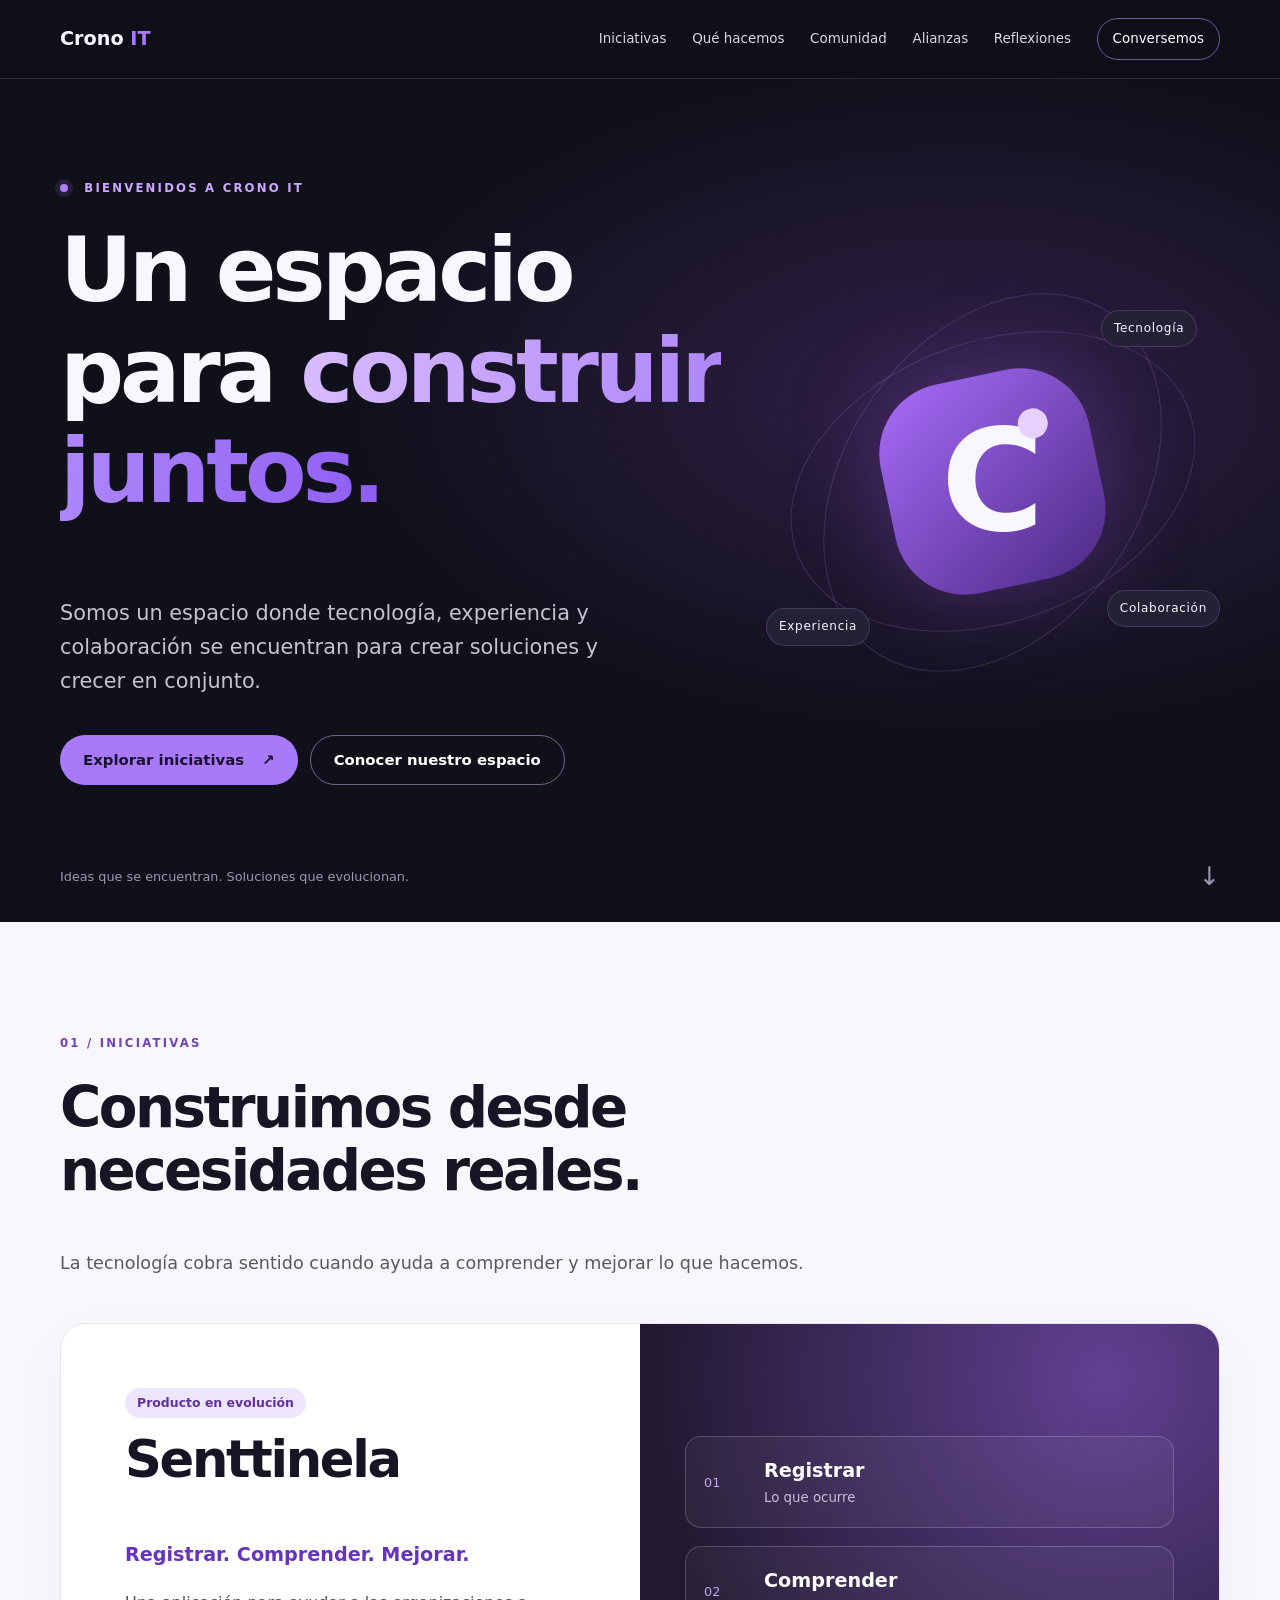
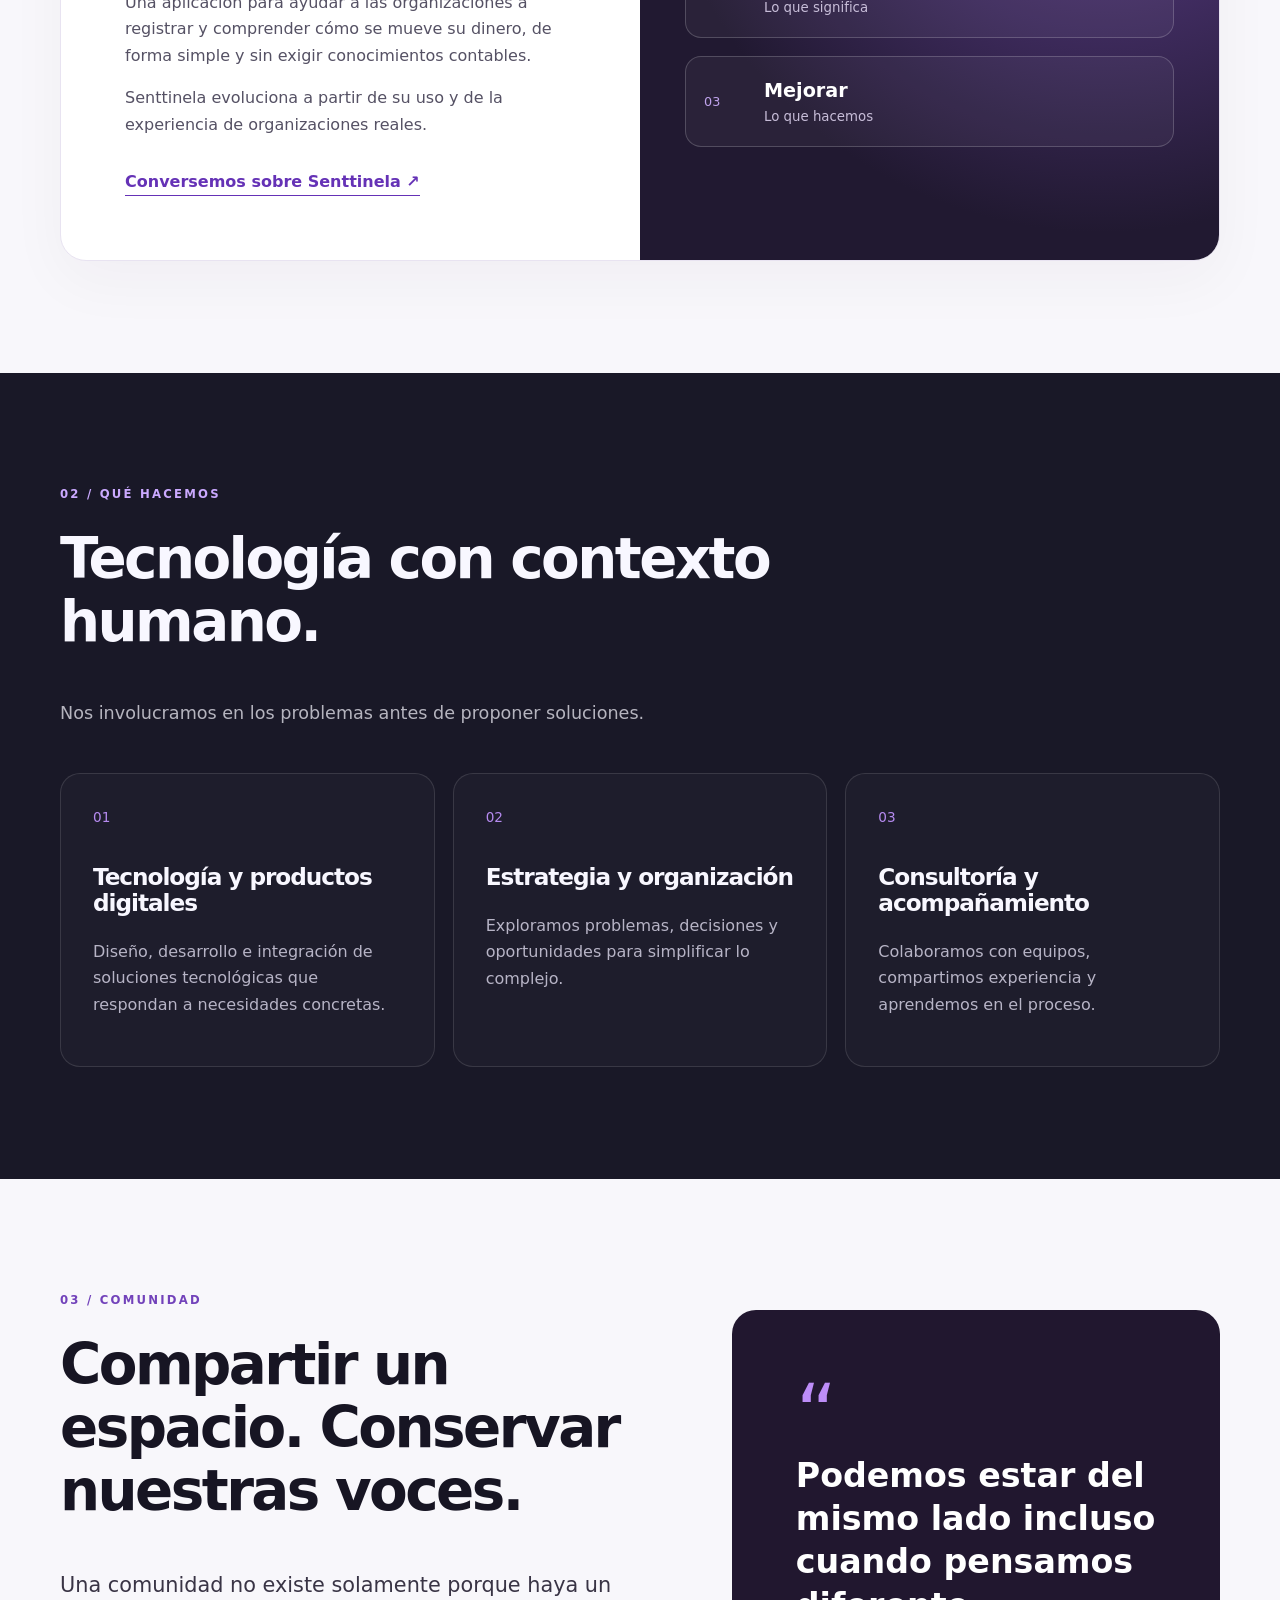
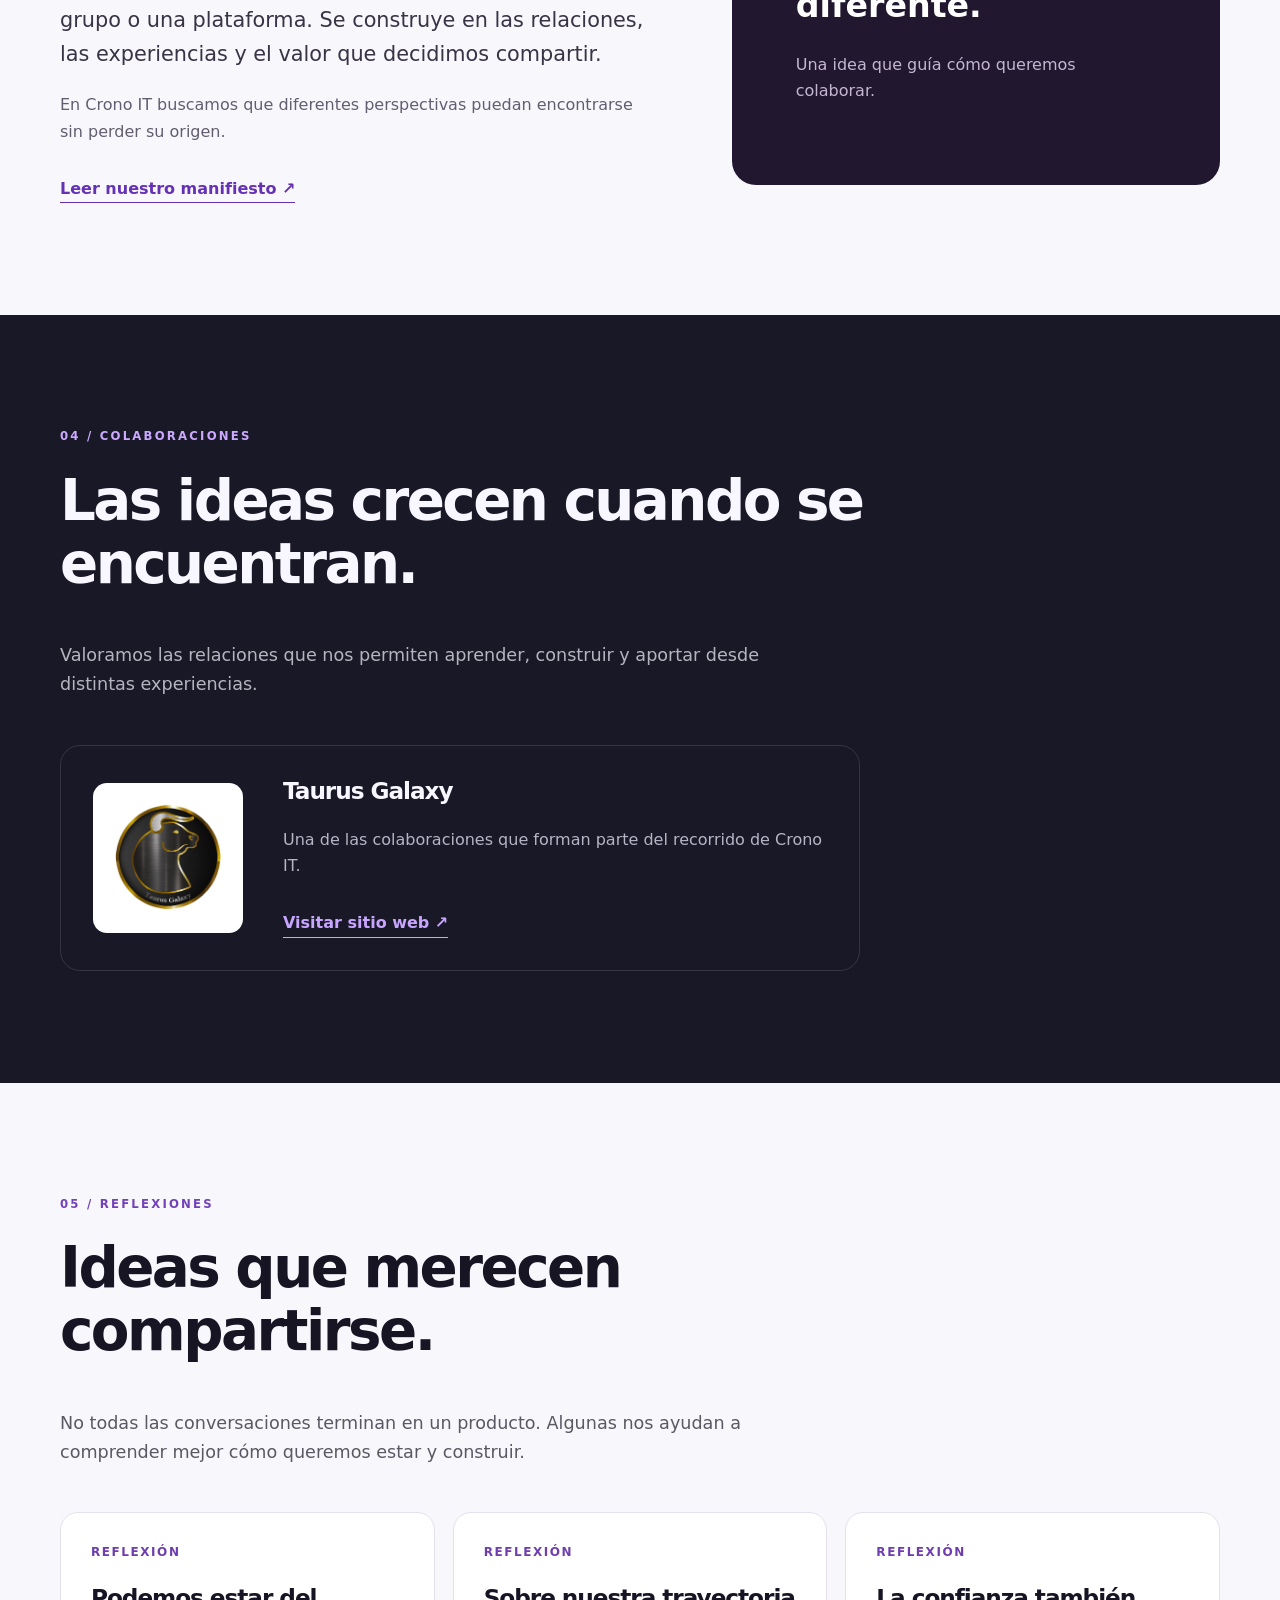
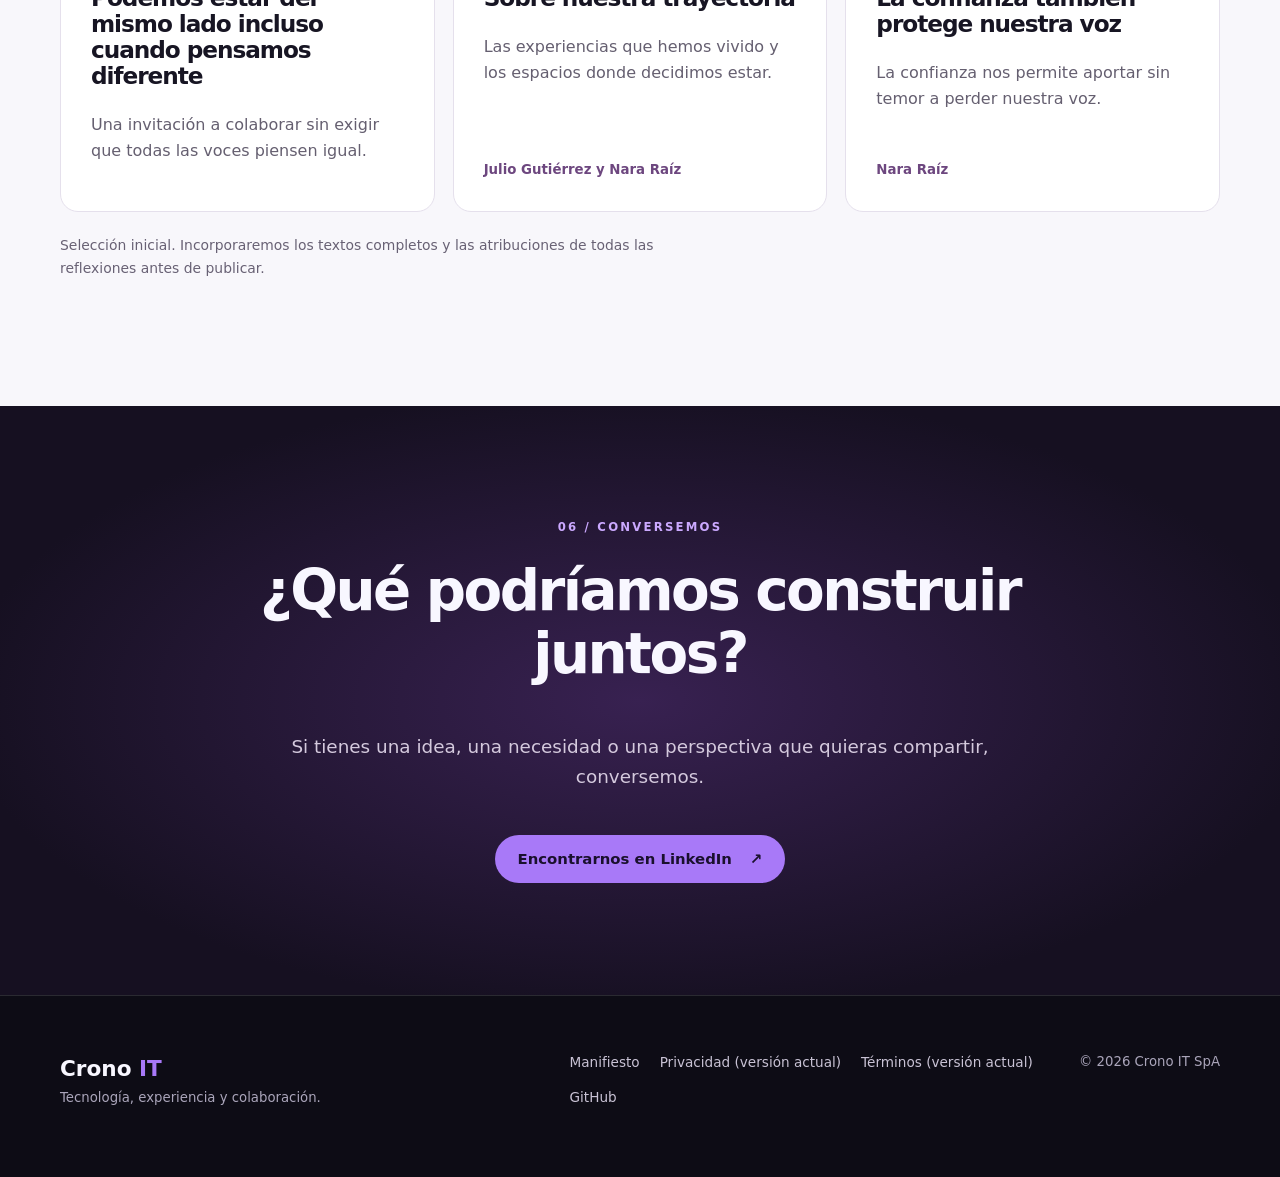
==== migration/index.html @ 519b69f1 "update migration" ====
<!DOCTYPE html>
<html lang="es-CL">

<head>
  <meta charset="utf-8">
  <meta name="viewport" content="width=device-width, initial-scale=1">
  <meta name="theme-color" content="#10101b">
  <title>Crono IT | Tecnología, experiencia y colaboración</title>
  <meta name="description"
    content="Crono IT es un espacio donde tecnología, experiencia y colaboración se encuentran para crear soluciones y crecer en conjunto. Conoce Senttinela, nuestras iniciativas y reflexiones.">
  <meta name="author" content="Crono IT SpA">
  <!-- La URL canónica corresponde a la futura publicación, no al entorno de pruebas. -->
  <link rel="canonical" href="https://www.cronoit.cl/">
  <meta property="og:type" content="website">
  <meta property="og:locale" content="es_CL">
  <meta property="og:site_name" content="Crono IT">
  <meta property="og:title" content="Crono IT | Un espacio para construir juntos">
  <meta property="og:description"
    content="Tecnología, experiencia y colaboración para crear soluciones y crecer en conjunto.">
  <meta property="og:url" content="https://www.cronoit.cl/">
  <meta name="twitter:card" content="summary">
  <link rel="icon" href="assets/icons/favicon.ico" sizes="any">
  <link rel="stylesheet" href="css/styles.css">
  <script src="js/main.js" defer></script>
</head>

<body>
  <a class="skip-link" href="#contenido">Ir al contenido</a>
  <header class="site-header">
    <div class="container header-inner">
      <a class="brand" href="#inicio" aria-label="Crono IT, volver al inicio">
        <!-- <img src="assets/images/logos/cronoit.png" alt="" width="42" height="42"> -->
        <span>Crono <strong>IT</strong></span>
      </a>
      <button class="menu-toggle" type="button" aria-expanded="false" aria-controls="menu-principal"
        aria-label="Abrir menú">
        <span></span><span></span><span></span>
      </button>
      <nav id="menu-principal" class="site-nav" aria-label="Navegación principal">
        <a href="#iniciativas">Iniciativas</a>
        <a href="#soluciones">Qué hacemos</a>
        <a href="#comunidad">Comunidad</a>
        <a href="#alianzas">Alianzas</a>
        <a href="#reflexiones">Reflexiones</a>
        <a class="nav-contact" href="#contacto">Conversemos</a>
      </nav>
    </div>
  </header>

  <main id="contenido">
    <section id="inicio" class="hero" aria-labelledby="hero-title">
      <div class="container hero-grid">
        <div>
          <p class="eyebrow"><span class="status-dot"></span> Bienvenidos a Crono IT</p>
          <h1 id="hero-title">Un espacio para <span class="gradient-text">construir juntos.</span></h1>
          <p class="hero-lead">Somos un espacio donde tecnología, experiencia y colaboración se encuentran para crear
            soluciones y crecer en conjunto.</p>
          <div class="actions"><a class="button primary" href="#iniciativas">Explorar iniciativas <span
                aria-hidden="true">↗</span></a><a class="button ghost" href="#comunidad">Conocer nuestro espacio</a>
          </div>
        </div>
        <div class="hero-art" aria-hidden="true">
          <div class="orbit orbit-one"></div>
          <div class="orbit orbit-two"></div>
          <div class="hero-core"><span>C</span><span class="core-dot"></span></div><span
            class="orbit-label label-one">Tecnología</span><span class="orbit-label label-two">Experiencia</span><span
            class="orbit-label label-three">Colaboración</span>
        </div>
      </div>
      <div class="container hero-bottom"><span>Ideas que se encuentran. Soluciones que evolucionan.</span><a
          href="#iniciativas" aria-label="Desplazarse a iniciativas">↓</a></div>
    </section>

    <section id="iniciativas" class="section section-light" aria-labelledby="iniciativas-title">
      <div class="container">
        <div class="section-heading">
          <p class="eyebrow dark">01 / Iniciativas</p>
          <h2 id="iniciativas-title">Construimos desde necesidades reales.</h2>
          <p>La tecnología cobra sentido cuando ayuda a comprender y mejorar lo que hacemos.</p>
        </div>
        <article class="feature-card">
          <div class="feature-copy">
            <p class="tag">Producto en evolución</p>
            <h3>Senttinela</h3>
            <p class="feature-lead">Registrar. Comprender. Mejorar.</p>
            <p>Una aplicación para ayudar a las organizaciones a registrar y comprender cómo se mueve su dinero, de
              forma simple y sin exigir conocimientos contables.</p>
            <p>Senttinela evoluciona a partir de su uso y de la experiencia de organizaciones reales.</p><a
              class="text-link" href="#contacto">Conversemos sobre Senttinela <span aria-hidden="true">↗</span></a>
          </div>
          <div class="feature-visual" aria-label="Tres principios de Senttinela">
            <div class="concept"><span>01</span><strong>Registrar</strong><small>Lo que ocurre</small></div>
            <div class="concept"><span>02</span><strong>Comprender</strong><small>Lo que significa</small></div>
            <div class="concept"><span>03</span><strong>Mejorar</strong><small>Lo que hacemos</small></div>
          </div>
        </article>
      </div>
    </section>

    <section id="soluciones" class="section section-dark" aria-labelledby="soluciones-title">
      <div class="container">
        <div class="section-heading">
          <p class="eyebrow">02 / Qué hacemos</p>
          <h2 id="soluciones-title">Tecnología con contexto humano.</h2>
          <p>Nos involucramos en los problemas antes de proponer soluciones.</p>
        </div>
        <div class="cards three">
          <article class="info-card"><span class="card-number">01</span>
            <h3>Tecnología y productos digitales</h3>
            <p>Diseño, desarrollo e integración de soluciones tecnológicas que respondan a necesidades concretas.</p>
          </article>
          <article class="info-card"><span class="card-number">02</span>
            <h3>Estrategia y organización</h3>
            <p>Exploramos problemas, decisiones y oportunidades para simplificar lo complejo.</p>
          </article>
          <article class="info-card"><span class="card-number">03</span>
            <h3>Consultoría y acompañamiento</h3>
            <p>Colaboramos con equipos, compartimos experiencia y aprendemos en el proceso.</p>
          </article>
        </div>
      </div>
    </section>

    <section id="comunidad" class="section section-light" aria-labelledby="comunidad-title">
      <div class="container community-grid">
        <div>
          <p class="eyebrow dark">03 / Comunidad</p>
          <h2 id="comunidad-title">Compartir un espacio. Conservar nuestras voces.</h2>
          <p class="large-copy">Una comunidad no existe solamente porque haya un grupo o una plataforma. Se construye en
            las relaciones, las experiencias y el valor que decidimos compartir.</p>
          <p>En Crono IT buscamos que diferentes perspectivas puedan encontrarse sin perder su origen.</p><a
            class="text-link" href="../manifest.md">Leer nuestro manifiesto <span aria-hidden="true">↗</span></a>
        </div>
        <aside class="quote-panel"><span class="quote-mark" aria-hidden="true">“</span>
          <blockquote>Podemos estar del mismo lado incluso cuando pensamos diferente.</blockquote>
          <p>Una idea que guía cómo queremos colaborar.</p>
        </aside>
      </div>
    </section>

    <section id="alianzas" class="section section-dark" aria-labelledby="alianzas-title">
      <div class="container">
        <div class="section-heading">
          <p class="eyebrow">04 / Colaboraciones</p>
          <h2 id="alianzas-title">Las ideas crecen cuando se encuentran.</h2>
          <p>Valoramos las relaciones que nos permiten aprender, construir y aportar desde distintas experiencias.</p>
        </div>
        <div class="partner-card">
          <div class="partner-logo"><img src="assets/images/alliances/taurus/logo.png" alt="Logo de Taurus Galaxy"
              loading="lazy"></div>
          <div>
            <h3>Taurus Galaxy</h3>
            <p>Una de las colaboraciones que forman parte del recorrido de Crono IT.</p><a class="text-link light-link"
              href="https://www.taurusgalaxy.com/" target="_blank" rel="noopener noreferrer">Visitar sitio web <span
                aria-hidden="true">↗</span></a>
          </div>
        </div>
      </div>
    </section>

    <section id="reflexiones" class="section section-light" aria-labelledby="reflexiones-title">
      <div class="container">
        <div class="section-heading">
          <p class="eyebrow dark">05 / Reflexiones</p>
          <h2 id="reflexiones-title">Ideas que merecen compartirse.</h2>
          <p>No todas las conversaciones terminan en un producto. Algunas nos ayudan a comprender mejor cómo queremos
            estar y construir.</p>
        </div>
        <div class="cards reflections">
          <article class="reflection-card"><span>Reflexión</span>
            <h3>Podemos estar del mismo lado incluso cuando pensamos diferente</h3>
            <p>Una invitación a colaborar sin exigir que todas las voces piensen igual.</p>
          </article>
          <article class="reflection-card"><span>Reflexión</span>
            <h3>Sobre nuestra trayectoria</h3>
            <p>Las experiencias que hemos vivido y los espacios donde decidimos estar.</p><small>Julio Gutiérrez y Nara
              Raíz</small>
          </article>
          <article class="reflection-card"><span>Reflexión</span>
            <h3>La confianza también protege nuestra voz</h3>
            <p>La confianza nos permite aportar sin temor a perder nuestra voz.</p><small>Nara Raíz</small>
          </article>
        </div>
        <p class="section-note">Selección inicial. Incorporaremos los textos completos y las atribuciones de todas las
          reflexiones antes de publicar.</p>
      </div>
    </section>

    <section id="contacto" class="section contact-section" aria-labelledby="contacto-title">
      <div class="container contact-inner">
        <p class="eyebrow">06 / Conversemos</p>
        <h2 id="contacto-title">¿Qué podríamos construir juntos?</h2>
        <p>Si tienes una idea, una necesidad o una perspectiva que quieras compartir, conversemos.</p><a
          class="button primary" href="https://www.linkedin.com/company/crono-it-spa" target="_blank"
          rel="noopener noreferrer">Encontrarnos en LinkedIn <span aria-hidden="true">↗</span></a>
      </div>
    </section>
  </main>
  <footer class="site-footer">
    <div class="container footer-inner">
      <div><a class="footer-brand" href="#inicio">Crono <strong>IT</strong></a>
        <p>Tecnología, experiencia y colaboración.</p>
      </div>
      <div class="footer-links"><a href="../manifest.md">Manifiesto</a><a
          href="../index.html#dataProcessingModal">Privacidad (versión actual)</a><a
          href="../index.html#termsOfUseModal">Términos (versión actual)</a><a href="https://github.com/crono-it"
          target="_blank" rel="noopener noreferrer">GitHub</a></div><small>© <span id="year">2026</span> Crono IT
        SpA</small>
    </div>
  </footer>
</body>

</html>
---- migration/css/styles.css ----
:root{color-scheme:dark;--ink:#171523;--dark:#10101b;--dark2:#191827;--muted:#b7b4c6;--purple:#a879f8;--violet:#6b3ecb;--light:#f8f7fb;--line:rgba(255,255,255,.12);font-family:Inter,ui-sans-serif,system-ui,-apple-system,"Segoe UI",sans-serif;font-synthesis:none}*{box-sizing:border-box}html{scroll-behavior:smooth;scroll-padding-top:84px}body{margin:0;background:var(--dark);color:#f8f7ff;line-height:1.65}a{color:inherit;text-decoration:none}button{font:inherit}img{max-width:100%;height:auto}h1,h2,h3,p{margin-top:0}h1,h2,h3{line-height:1.12;letter-spacing:-.045em}h1{font-size:clamp(3.2rem,7vw,6.7rem);max-width:850px}h2{font-size:clamp(2.25rem,4.4vw,4.1rem);max-width:850px}h3{font-size:1.45rem}p{max-width:68ch}.container{width:min(1160px,calc(100% - 40px));margin-inline:auto}.skip-link{position:absolute;top:-100px;left:16px;background:#fff;color:#111;padding:10px;z-index:100}.skip-link:focus{top:12px}:focus-visible{outline:3px solid #c7a8ff;outline-offset:4px}.site-header{position:sticky;top:0;z-index:20;background:rgba(16,16,27,.92);border-bottom:1px solid var(--line);backdrop-filter:blur(16px)}.header-inner{min-height:78px;display:flex;align-items:center;justify-content:space-between;gap:24px}.brand{display:flex;align-items:center;gap:10px;font-size:1.2rem;font-weight:750;white-space:nowrap}.brand img{object-fit:contain;border-radius:10px}.brand strong,.footer-brand strong{color:var(--purple)}.site-nav{display:flex;align-items:center;gap:clamp(12px,2vw,28px)}.site-nav a{font-size:.84rem;color:#d9d7e4}.site-nav a:hover,.footer-links a:hover{color:#c5a5ff}.site-nav .nav-contact{border:1px solid #74559d;padding:9px 15px;border-radius:999px;color:#fff}.menu-toggle{display:none}.hero{overflow:hidden;position:relative;background:radial-gradient(ellipse at 75% 38%,#302048 0%,transparent 45%),#10101b}.hero-grid{display:grid;grid-template-columns:minmax(0,1.2fr) minmax(280px,.8fr);align-items:center;gap:25px;min-height:680px;padding-block:100px 70px}.eyebrow{text-transform:uppercase;letter-spacing:.19em;font-weight:750;font-size:.73rem;color:#cba9ff;margin-bottom:22px}.eyebrow.dark{color:#7242ba}.status-dot{display:inline-block;width:8px;height:8px;border-radius:50%;background:#ad7df5;margin-right:10px;box-shadow:0 0 0 5px #a879f820}.gradient-text{background:linear-gradient(100deg,#d9bdff,#8e5df3);background-clip:text;color:transparent}.hero-lead{font-size:clamp(1.05rem,1.8vw,1.3rem);color:#c5c2d1;max-width:580px}.actions{display:flex;flex-wrap:wrap;gap:12px;margin-top:36px}.button{display:inline-flex;align-items:center;justify-content:center;gap:18px;min-height:48px;padding:12px 23px;border-radius:999px;font-size:.93rem;font-weight:700;transition:transform .2s,background .2s}.button:hover{transform:translateY(-2px)}.button.primary{background:#a879f8;color:#1a102d}.button.primary:hover{background:#c4a0ff}.button.ghost{border:1px solid #75658a;color:#fff}.hero-art{position:relative;aspect-ratio:1;display:grid;place-items:center;min-width:0}.orbit{position:absolute;border:1px solid #a57ad23b;border-radius:50%;transform:rotate(-20deg)}.orbit-one{width:92%;height:62%}.orbit-two{width:65%;height:91%;transform:rotate(35deg)}.hero-core{width:47%;aspect-ratio:1;display:grid;place-items:center;border-radius:33%;background:linear-gradient(145deg,#a86cfa,#4c2a85);box-shadow:0 0 90px #8c4fd35c;transform:rotate(-12deg);position:relative}.hero-core>span:first-child{font-size:clamp(5rem,11vw,10rem);font-weight:900;transform:rotate(12deg);line-height:1}.core-dot{position:absolute;width:14%;aspect-ratio:1;background:#e6d1ff;border-radius:50%;right:19%;top:20%}.orbit-label{position:absolute;font-size:.75rem;letter-spacing:.06em;background:#242035;border:1px solid #7c5d9d66;padding:8px 12px;border-radius:30px}.label-one{top:12%;right:5%}.label-two{bottom:14%;left:0}.label-three{bottom:18%;right:0}.hero-bottom{display:flex;justify-content:space-between;align-items:center;padding-bottom:25px;font-size:.8rem;color:#9b97ad}.hero-bottom a{font-size:1.6rem}.section{padding-block:112px}.section-light{background:var(--light);color:var(--ink);color-scheme:light}.section-dark{background:var(--dark2)}.section-heading{margin-bottom:45px}.section-heading>p:last-child{color:inherit;opacity:.7;font-size:1.1rem}.feature-card{display:grid;grid-template-columns:1fr 1fr;background:#fff;border:1px solid #e8e3f1;border-radius:26px;overflow:hidden;box-shadow:0 20px 60px #29203b0a}.feature-copy{padding:clamp(28px,5vw,65px)}.feature-copy h3{font-size:clamp(2.4rem,4vw,4rem)}.feature-copy p{color:#555164}.feature-copy .feature-lead{font-weight:800;color:#6732bd;font-size:1.2rem}.tag{display:inline-block;padding:5px 12px;border-radius:20px;background:#eee5ff;color:#5f329f!important;font-size:.78rem;font-weight:700}.text-link{display:inline-block;color:#6532b6;font-weight:750;margin-top:15px;border-bottom:1px solid currentColor}.feature-visual{background:radial-gradient(circle at 80% 10%,#614092,#211931 68%);display:flex;flex-direction:column;justify-content:center;gap:18px;padding:45px}.concept{display:grid;grid-template-columns:45px 1fr;column-gap:15px;align-items:center;padding:18px;border:1px solid #ffffff30;border-radius:16px;color:white;background:#ffffff0b}.concept span{grid-row:span 2;color:#bfa3ec;font-size:.8rem}.concept strong{font-size:1.2rem}.concept small{color:#c7bdd8}.cards{display:grid;gap:18px}.cards.three,.cards.reflections{grid-template-columns:repeat(3,minmax(0,1fr))}.info-card{border:1px solid var(--line);border-radius:20px;padding:32px;background:#ffffff06;min-height:250px}.info-card p{color:var(--muted)}.card-number{display:block;color:#b58aef;font-size:.85rem;margin-bottom:35px}.community-grid{display:grid;grid-template-columns:1.1fr .9fr;align-items:center;gap:75px}.community-grid p:not(.eyebrow){color:#625e70}.community-grid .large-copy{font-size:1.3rem;color:#393445!important}.quote-panel{background:#21172f;color:#fff;padding:clamp(28px,5vw,65px);border-radius:24px}.quote-mark{font-size:5rem;color:#bd8df8;line-height:1}.quote-panel blockquote{font-size:clamp(1.5rem,2.6vw,2.4rem);line-height:1.3;font-weight:650;margin:0 0 25px}.quote-panel p{color:#c4b7d2!important}.partner-card{display:flex;align-items:center;gap:40px;padding:32px;border:1px solid var(--line);border-radius:20px;max-width:800px}.partner-logo{width:150px;min-width:150px;aspect-ratio:1;display:grid;place-items:center;background:#fff;border-radius:14px;padding:20px}.partner-logo img{max-height:100%;object-fit:contain}.partner-card p{color:var(--muted)}.light-link{color:#c8a6ff}.reflection-card{background:#fff;border:1px solid #e5e0ec;border-radius:18px;padding:30px;display:flex;flex-direction:column;min-height:280px}.reflection-card>span{color:#6e3eaf;font-size:.75rem;text-transform:uppercase;letter-spacing:.13em;font-weight:750;margin-bottom:22px}.reflection-card p{color:#655f70}.reflection-card small{margin-top:auto;color:#6d477f;font-weight:700}.section-note{margin-top:22px;color:#686174;font-size:.87rem}.contact-section{background:radial-gradient(ellipse at center,#382151,#161021 75%);text-align:center}.contact-inner{display:flex;flex-direction:column;align-items:center}.contact-inner h2{max-width:800px}.contact-inner p:not(.eyebrow){color:#d4c9dd;font-size:1.15rem}.contact-inner .button{margin-top:24px}.site-footer{padding-block:55px;background:#0d0c15;border-top:1px solid var(--line)}.footer-inner{display:grid;grid-template-columns:1fr 1fr auto;gap:28px;align-items:start}.footer-brand{font-weight:800;font-size:1.35rem}.footer-inner p,.footer-inner small{color:#aaa5ba;font-size:.83rem}.footer-links{display:flex;flex-wrap:wrap;gap:12px 20px;font-size:.85rem;color:#c9c3d5}@media(max-width:900px){.menu-toggle{display:flex;flex-direction:column;justify-content:center;gap:5px;width:44px;height:44px;border:1px solid #6b577b;border-radius:10px;background:transparent;cursor:pointer}.menu-toggle span{display:block;height:2px;width:20px;background:#fff;margin-inline:auto}.site-nav{display:none;position:absolute;left:0;right:0;top:100%;background:#161322;padding:22px max(20px,calc((100vw - 1160px)/2));flex-direction:column;align-items:stretch;border-bottom:1px solid var(--line)}.site-nav.is-open{display:flex}.site-nav a{padding:8px 0}.hero-grid{grid-template-columns:1fr;min-height:0;padding-top:85px}.hero-art{width:min(390px,90%);margin-inline:auto}.cards.three,.cards.reflections{grid-template-columns:repeat(2,minmax(0,1fr))}.community-grid{gap:35px}.footer-inner{grid-template-columns:1fr 1fr}}@media(max-width:640px){.container{width:min(100% - 32px,1160px)}.section{padding-block:75px}.hero-grid{padding-top:75px}.hero-art{width:min(310px,90%)}.hero-bottom{font-size:.72rem}.feature-card,.community-grid{grid-template-columns:1fr}.feature-visual{padding:24px}.cards.three,.cards.reflections{grid-template-columns:1fr}.partner-card{flex-direction:column;align-items:flex-start;gap:20px}.partner-logo{width:120px;min-width:120px}.footer-inner{grid-template-columns:1fr}.orbit-label{font-size:.65rem}.label-two{left:-5%}}@media(prefers-reduced-motion:reduce){html{scroll-behavior:auto}*,*::before,*::after{animation-duration:.01ms!important;transition-duration:.01ms!important}}
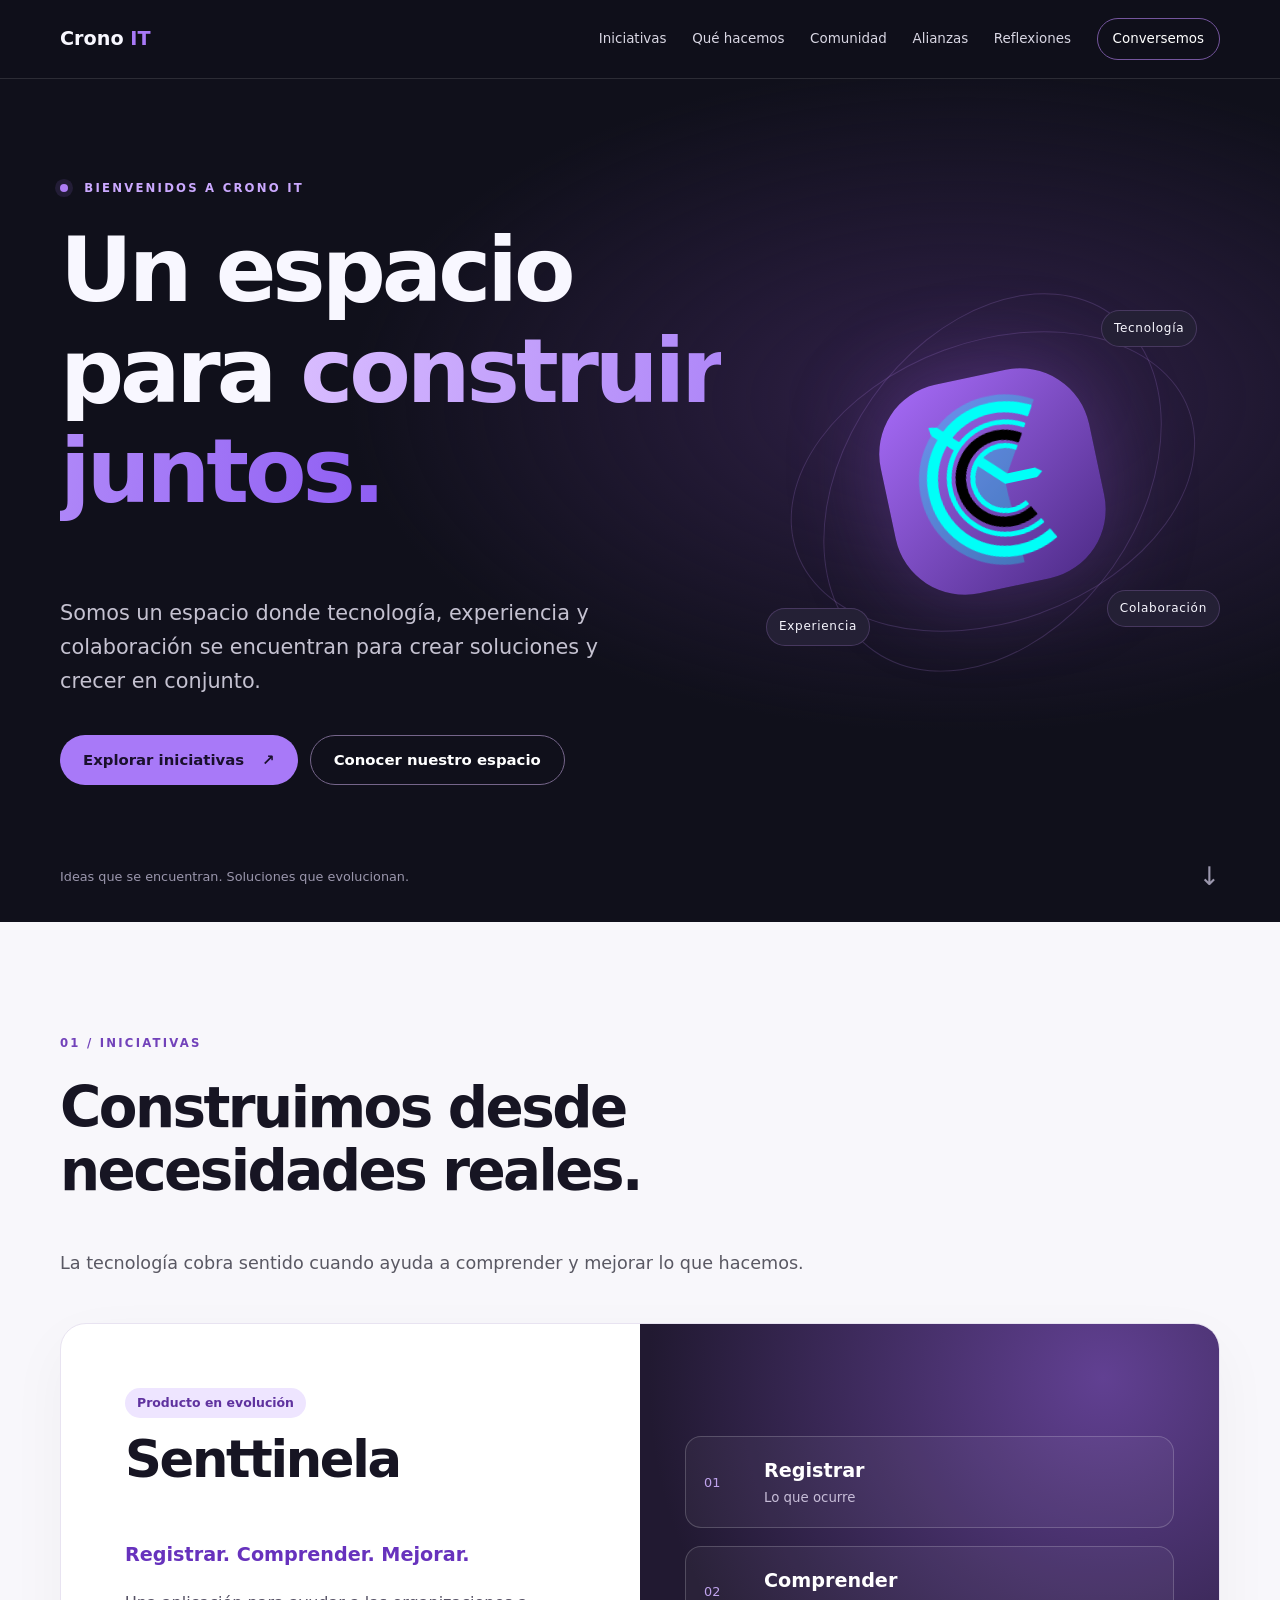
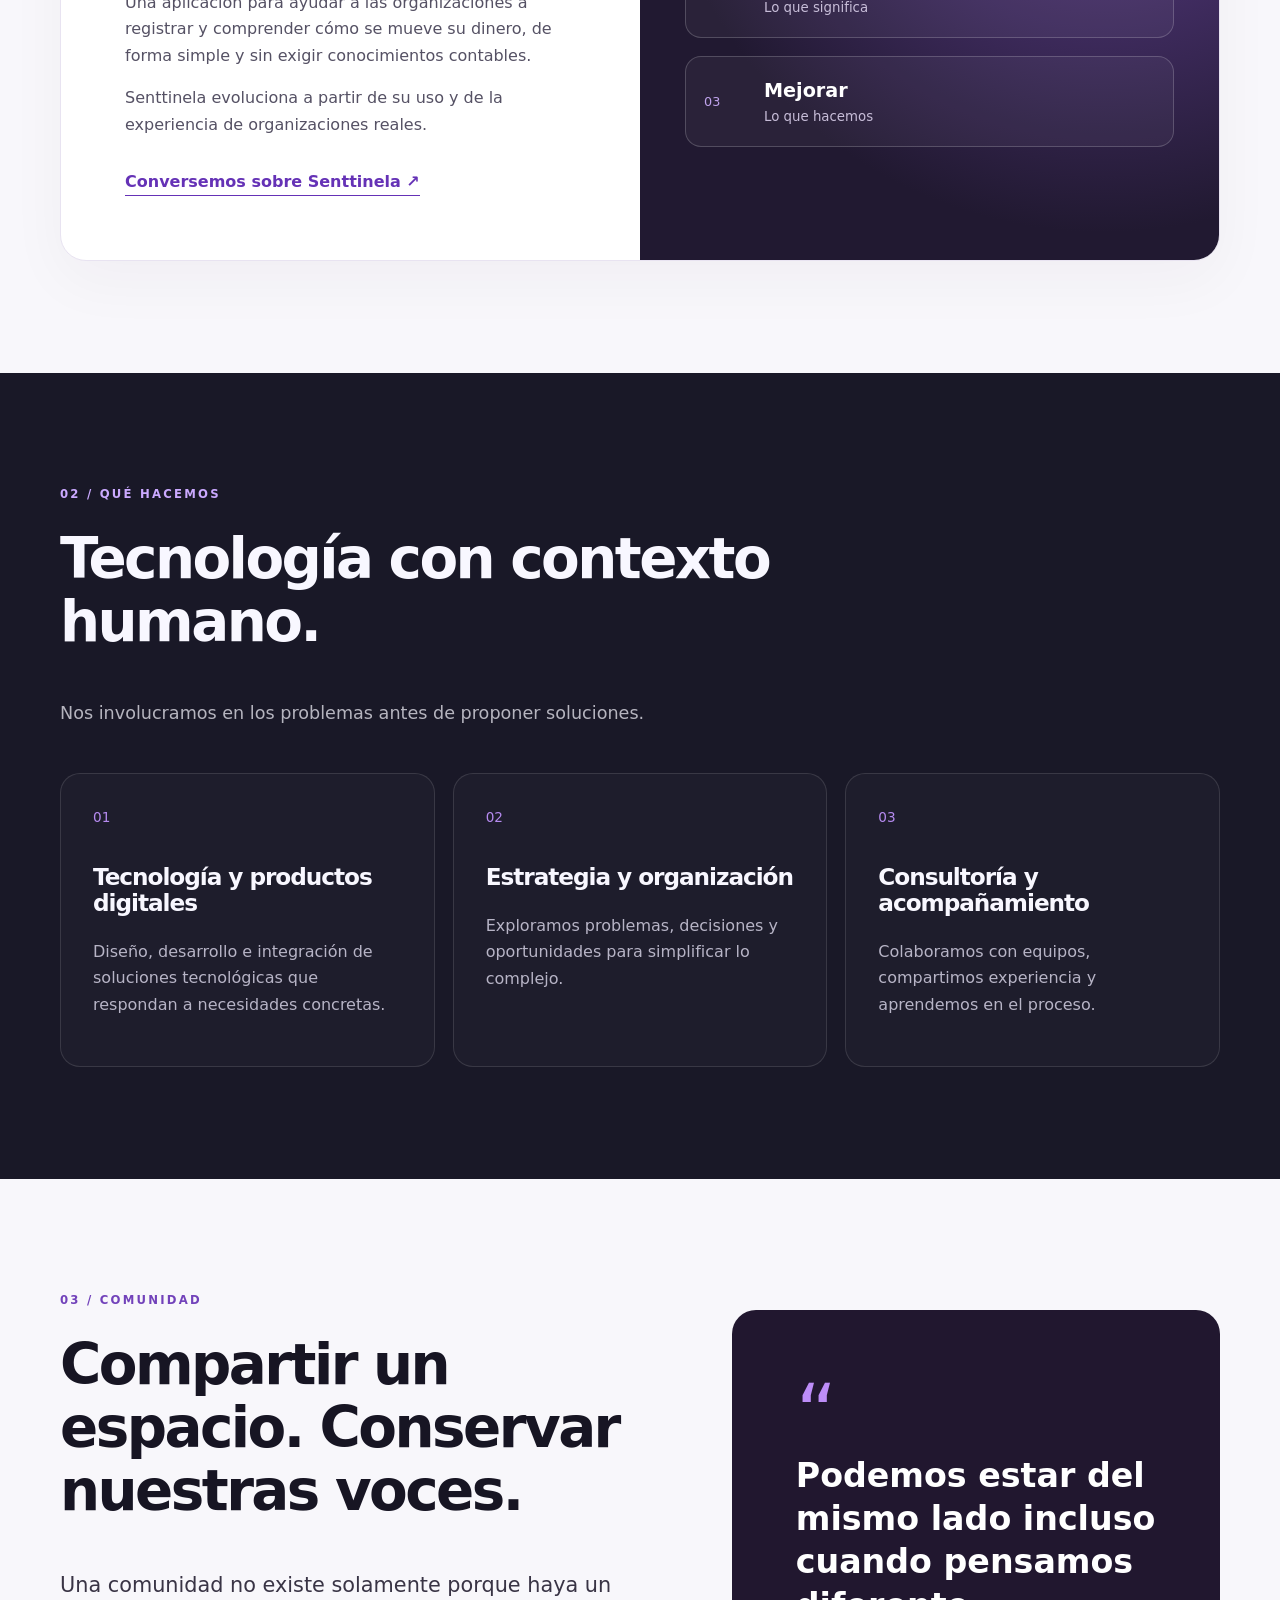
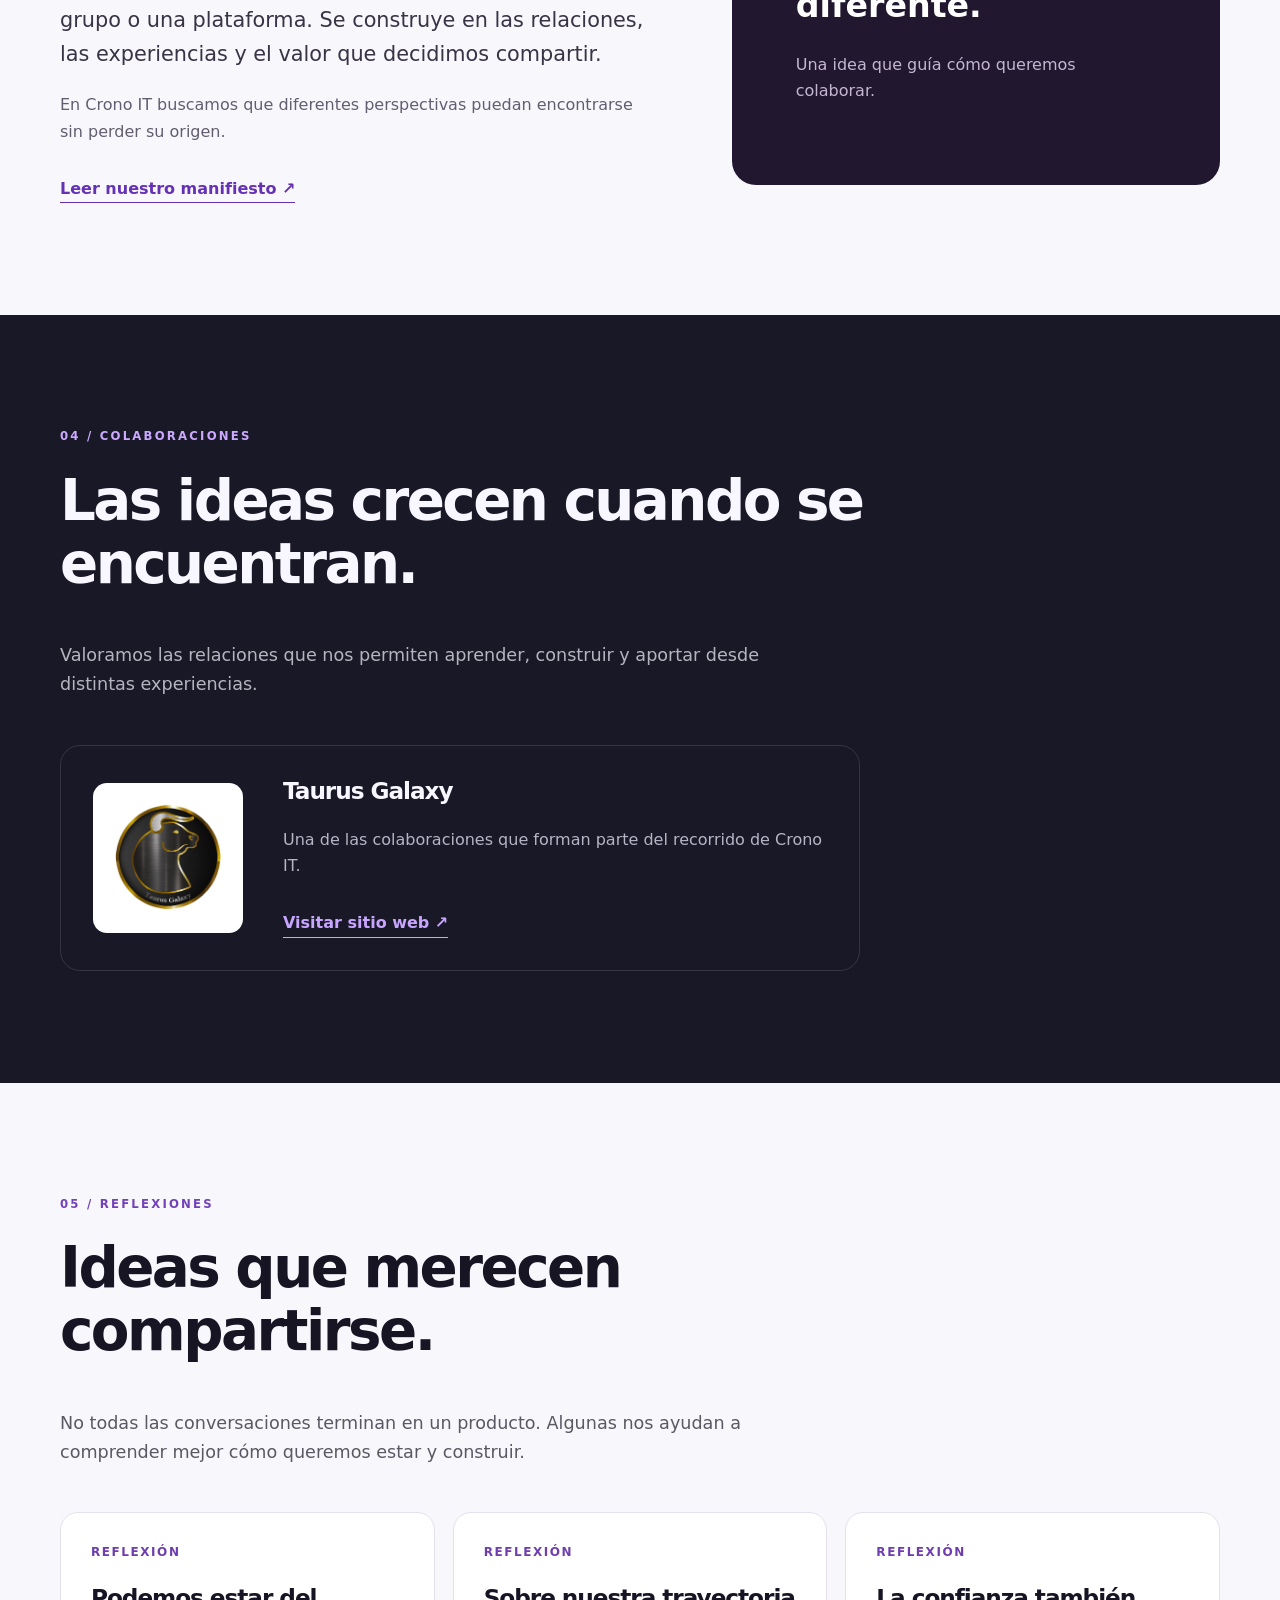
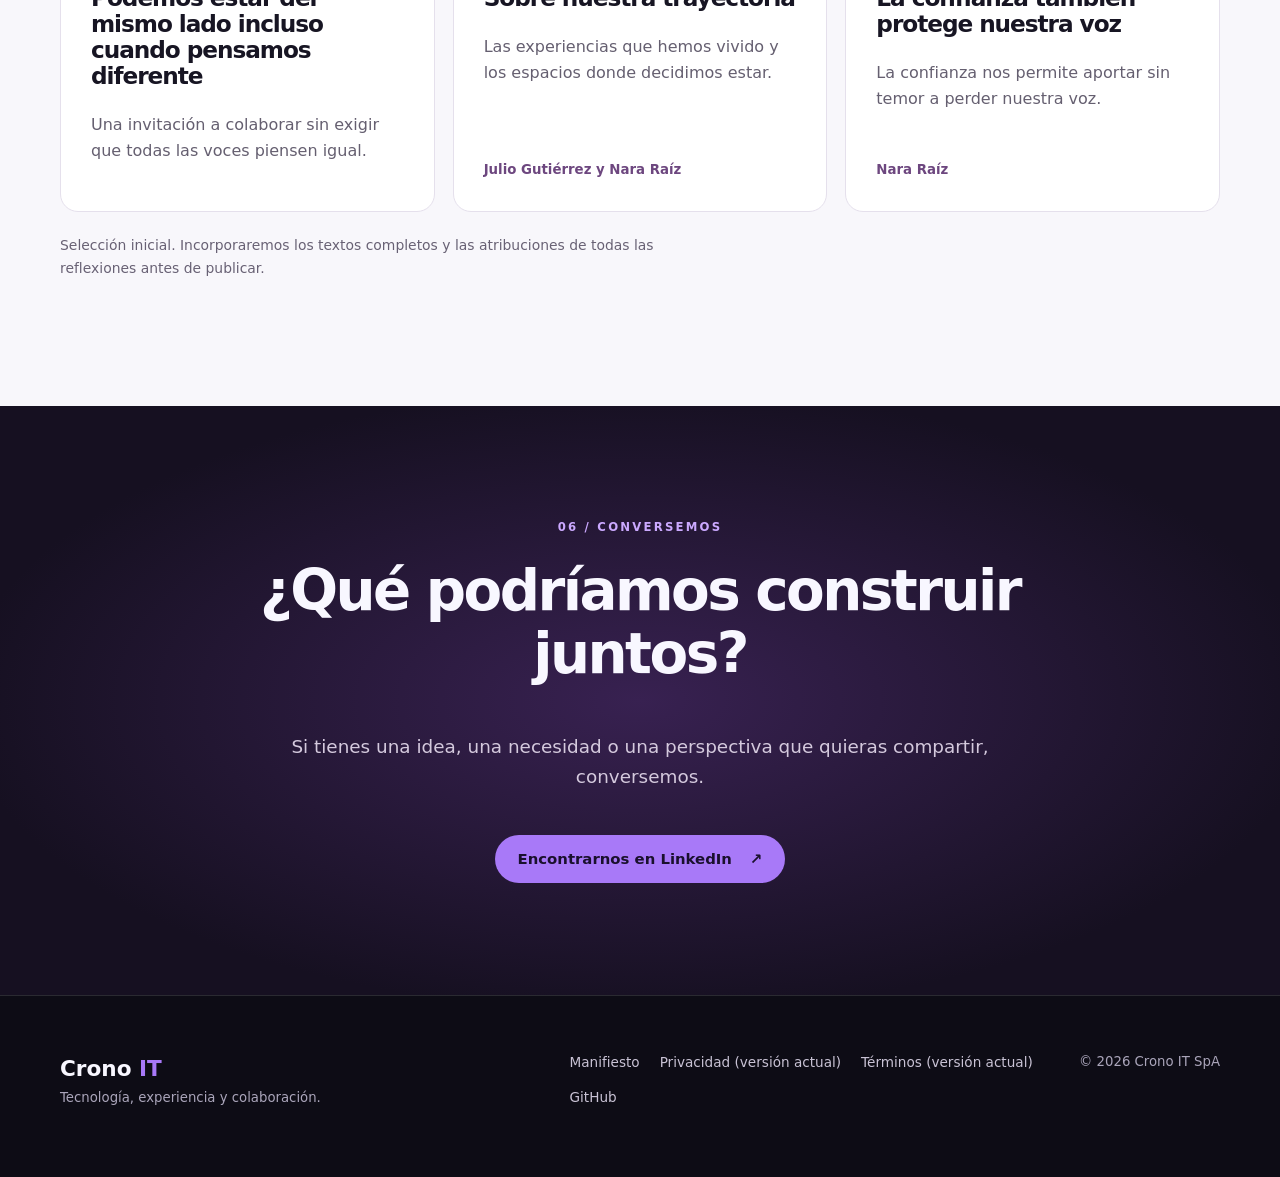
==== commit 37c658e5: "modify landing" ====
--- a/migration/index.html
+++ b/migration/index.html
@@ -62,9 +62,13 @@
         <div class="hero-art" aria-hidden="true">
           <div class="orbit orbit-one"></div>
           <div class="orbit orbit-two"></div>
-          <div class="hero-core"><span>C</span><span class="core-dot"></span></div><span
-            class="orbit-label label-one">Tecnología</span><span class="orbit-label label-two">Experiencia</span><span
-            class="orbit-label label-three">Colaboración</span>
+          <div class="hero-core">
+            <img src="assets/images/logos/isotipo-cronoit-negro.png" alt="" class="hero-isotipo" width="120"
+              height="120" style="margin-right: 1em;" />
+          </div>
+          <span class="orbit-label label-one">Tecnología</span>
+          <span class="orbit-label label-two">Experiencia</span>
+          <span class="orbit-label label-three">Colaboración</span>
         </div>
       </div>
       <div class="container hero-bottom"><span>Ideas que se encuentran. Soluciones que evolucionan.</span><a
--- a/migration/css/styles.css
+++ b/migration/css/styles.css
@@ -1 +1,672 @@
-:root{color-scheme:dark;--ink:#171523;--dark:#10101b;--dark2:#191827;--muted:#b7b4c6;--purple:#a879f8;--violet:#6b3ecb;--light:#f8f7fb;--line:rgba(255,255,255,.12);font-family:Inter,ui-sans-serif,system-ui,-apple-system,"Segoe UI",sans-serif;font-synthesis:none}*{box-sizing:border-box}html{scroll-behavior:smooth;scroll-padding-top:84px}body{margin:0;background:var(--dark);color:#f8f7ff;line-height:1.65}a{color:inherit;text-decoration:none}button{font:inherit}img{max-width:100%;height:auto}h1,h2,h3,p{margin-top:0}h1,h2,h3{line-height:1.12;letter-spacing:-.045em}h1{font-size:clamp(3.2rem,7vw,6.7rem);max-width:850px}h2{font-size:clamp(2.25rem,4.4vw,4.1rem);max-width:850px}h3{font-size:1.45rem}p{max-width:68ch}.container{width:min(1160px,calc(100% - 40px));margin-inline:auto}.skip-link{position:absolute;top:-100px;left:16px;background:#fff;color:#111;padding:10px;z-index:100}.skip-link:focus{top:12px}:focus-visible{outline:3px solid #c7a8ff;outline-offset:4px}.site-header{position:sticky;top:0;z-index:20;background:rgba(16,16,27,.92);border-bottom:1px solid var(--line);backdrop-filter:blur(16px)}.header-inner{min-height:78px;display:flex;align-items:center;justify-content:space-between;gap:24px}.brand{display:flex;align-items:center;gap:10px;font-size:1.2rem;font-weight:750;white-space:nowrap}.brand img{object-fit:contain;border-radius:10px}.brand strong,.footer-brand strong{color:var(--purple)}.site-nav{display:flex;align-items:center;gap:clamp(12px,2vw,28px)}.site-nav a{font-size:.84rem;color:#d9d7e4}.site-nav a:hover,.footer-links a:hover{color:#c5a5ff}.site-nav .nav-contact{border:1px solid #74559d;padding:9px 15px;border-radius:999px;color:#fff}.menu-toggle{display:none}.hero{overflow:hidden;position:relative;background:radial-gradient(ellipse at 75% 38%,#302048 0%,transparent 45%),#10101b}.hero-grid{display:grid;grid-template-columns:minmax(0,1.2fr) minmax(280px,.8fr);align-items:center;gap:25px;min-height:680px;padding-block:100px 70px}.eyebrow{text-transform:uppercase;letter-spacing:.19em;font-weight:750;font-size:.73rem;color:#cba9ff;margin-bottom:22px}.eyebrow.dark{color:#7242ba}.status-dot{display:inline-block;width:8px;height:8px;border-radius:50%;background:#ad7df5;margin-right:10px;box-shadow:0 0 0 5px #a879f820}.gradient-text{background:linear-gradient(100deg,#d9bdff,#8e5df3);background-clip:text;color:transparent}.hero-lead{font-size:clamp(1.05rem,1.8vw,1.3rem);color:#c5c2d1;max-width:580px}.actions{display:flex;flex-wrap:wrap;gap:12px;margin-top:36px}.button{display:inline-flex;align-items:center;justify-content:center;gap:18px;min-height:48px;padding:12px 23px;border-radius:999px;font-size:.93rem;font-weight:700;transition:transform .2s,background .2s}.button:hover{transform:translateY(-2px)}.button.primary{background:#a879f8;color:#1a102d}.button.primary:hover{background:#c4a0ff}.button.ghost{border:1px solid #75658a;color:#fff}.hero-art{position:relative;aspect-ratio:1;display:grid;place-items:center;min-width:0}.orbit{position:absolute;border:1px solid #a57ad23b;border-radius:50%;transform:rotate(-20deg)}.orbit-one{width:92%;height:62%}.orbit-two{width:65%;height:91%;transform:rotate(35deg)}.hero-core{width:47%;aspect-ratio:1;display:grid;place-items:center;border-radius:33%;background:linear-gradient(145deg,#a86cfa,#4c2a85);box-shadow:0 0 90px #8c4fd35c;transform:rotate(-12deg);position:relative}.hero-core>span:first-child{font-size:clamp(5rem,11vw,10rem);font-weight:900;transform:rotate(12deg);line-height:1}.core-dot{position:absolute;width:14%;aspect-ratio:1;background:#e6d1ff;border-radius:50%;right:19%;top:20%}.orbit-label{position:absolute;font-size:.75rem;letter-spacing:.06em;background:#242035;border:1px solid #7c5d9d66;padding:8px 12px;border-radius:30px}.label-one{top:12%;right:5%}.label-two{bottom:14%;left:0}.label-three{bottom:18%;right:0}.hero-bottom{display:flex;justify-content:space-between;align-items:center;padding-bottom:25px;font-size:.8rem;color:#9b97ad}.hero-bottom a{font-size:1.6rem}.section{padding-block:112px}.section-light{background:var(--light);color:var(--ink);color-scheme:light}.section-dark{background:var(--dark2)}.section-heading{margin-bottom:45px}.section-heading>p:last-child{color:inherit;opacity:.7;font-size:1.1rem}.feature-card{display:grid;grid-template-columns:1fr 1fr;background:#fff;border:1px solid #e8e3f1;border-radius:26px;overflow:hidden;box-shadow:0 20px 60px #29203b0a}.feature-copy{padding:clamp(28px,5vw,65px)}.feature-copy h3{font-size:clamp(2.4rem,4vw,4rem)}.feature-copy p{color:#555164}.feature-copy .feature-lead{font-weight:800;color:#6732bd;font-size:1.2rem}.tag{display:inline-block;padding:5px 12px;border-radius:20px;background:#eee5ff;color:#5f329f!important;font-size:.78rem;font-weight:700}.text-link{display:inline-block;color:#6532b6;font-weight:750;margin-top:15px;border-bottom:1px solid currentColor}.feature-visual{background:radial-gradient(circle at 80% 10%,#614092,#211931 68%);display:flex;flex-direction:column;justify-content:center;gap:18px;padding:45px}.concept{display:grid;grid-template-columns:45px 1fr;column-gap:15px;align-items:center;padding:18px;border:1px solid #ffffff30;border-radius:16px;color:white;background:#ffffff0b}.concept span{grid-row:span 2;color:#bfa3ec;font-size:.8rem}.concept strong{font-size:1.2rem}.concept small{color:#c7bdd8}.cards{display:grid;gap:18px}.cards.three,.cards.reflections{grid-template-columns:repeat(3,minmax(0,1fr))}.info-card{border:1px solid var(--line);border-radius:20px;padding:32px;background:#ffffff06;min-height:250px}.info-card p{color:var(--muted)}.card-number{display:block;color:#b58aef;font-size:.85rem;margin-bottom:35px}.community-grid{display:grid;grid-template-columns:1.1fr .9fr;align-items:center;gap:75px}.community-grid p:not(.eyebrow){color:#625e70}.community-grid .large-copy{font-size:1.3rem;color:#393445!important}.quote-panel{background:#21172f;color:#fff;padding:clamp(28px,5vw,65px);border-radius:24px}.quote-mark{font-size:5rem;color:#bd8df8;line-height:1}.quote-panel blockquote{font-size:clamp(1.5rem,2.6vw,2.4rem);line-height:1.3;font-weight:650;margin:0 0 25px}.quote-panel p{color:#c4b7d2!important}.partner-card{display:flex;align-items:center;gap:40px;padding:32px;border:1px solid var(--line);border-radius:20px;max-width:800px}.partner-logo{width:150px;min-width:150px;aspect-ratio:1;display:grid;place-items:center;background:#fff;border-radius:14px;padding:20px}.partner-logo img{max-height:100%;object-fit:contain}.partner-card p{color:var(--muted)}.light-link{color:#c8a6ff}.reflection-card{background:#fff;border:1px solid #e5e0ec;border-radius:18px;padding:30px;display:flex;flex-direction:column;min-height:280px}.reflection-card>span{color:#6e3eaf;font-size:.75rem;text-transform:uppercase;letter-spacing:.13em;font-weight:750;margin-bottom:22px}.reflection-card p{color:#655f70}.reflection-card small{margin-top:auto;color:#6d477f;font-weight:700}.section-note{margin-top:22px;color:#686174;font-size:.87rem}.contact-section{background:radial-gradient(ellipse at center,#382151,#161021 75%);text-align:center}.contact-inner{display:flex;flex-direction:column;align-items:center}.contact-inner h2{max-width:800px}.contact-inner p:not(.eyebrow){color:#d4c9dd;font-size:1.15rem}.contact-inner .button{margin-top:24px}.site-footer{padding-block:55px;background:#0d0c15;border-top:1px solid var(--line)}.footer-inner{display:grid;grid-template-columns:1fr 1fr auto;gap:28px;align-items:start}.footer-brand{font-weight:800;font-size:1.35rem}.footer-inner p,.footer-inner small{color:#aaa5ba;font-size:.83rem}.footer-links{display:flex;flex-wrap:wrap;gap:12px 20px;font-size:.85rem;color:#c9c3d5}@media(max-width:900px){.menu-toggle{display:flex;flex-direction:column;justify-content:center;gap:5px;width:44px;height:44px;border:1px solid #6b577b;border-radius:10px;background:transparent;cursor:pointer}.menu-toggle span{display:block;height:2px;width:20px;background:#fff;margin-inline:auto}.site-nav{display:none;position:absolute;left:0;right:0;top:100%;background:#161322;padding:22px max(20px,calc((100vw - 1160px)/2));flex-direction:column;align-items:stretch;border-bottom:1px solid var(--line)}.site-nav.is-open{display:flex}.site-nav a{padding:8px 0}.hero-grid{grid-template-columns:1fr;min-height:0;padding-top:85px}.hero-art{width:min(390px,90%);margin-inline:auto}.cards.three,.cards.reflections{grid-template-columns:repeat(2,minmax(0,1fr))}.community-grid{gap:35px}.footer-inner{grid-template-columns:1fr 1fr}}@media(max-width:640px){.container{width:min(100% - 32px,1160px)}.section{padding-block:75px}.hero-grid{padding-top:75px}.hero-art{width:min(310px,90%)}.hero-bottom{font-size:.72rem}.feature-card,.community-grid{grid-template-columns:1fr}.feature-visual{padding:24px}.cards.three,.cards.reflections{grid-template-columns:1fr}.partner-card{flex-direction:column;align-items:flex-start;gap:20px}.partner-logo{width:120px;min-width:120px}.footer-inner{grid-template-columns:1fr}.orbit-label{font-size:.65rem}.label-two{left:-5%}}@media(prefers-reduced-motion:reduce){html{scroll-behavior:auto}*,*::before,*::after{animation-duration:.01ms!important;transition-duration:.01ms!important}}
+:root {
+  color-scheme: dark;
+  --ink: #171523;
+  --dark: #10101b;
+  --dark2: #191827;
+  --muted: #b7b4c6;
+  --purple: #a879f8;
+  --violet: #6b3ecb;
+  --light: #f8f7fb;
+  --line: rgba(255, 255, 255, 0.12);
+  font-family:
+    Inter,
+    ui-sans-serif,
+    system-ui,
+    -apple-system,
+    "Segoe UI",
+    sans-serif;
+  font-synthesis: none;
+}
+* {
+  box-sizing: border-box;
+}
+html {
+  scroll-behavior: smooth;
+  scroll-padding-top: 84px;
+}
+body {
+  margin: 0;
+  background: var(--dark);
+  color: #f8f7ff;
+  line-height: 1.65;
+}
+a {
+  color: inherit;
+  text-decoration: none;
+}
+button {
+  font: inherit;
+}
+img {
+  max-width: 100%;
+  height: auto;
+}
+h1,
+h2,
+h3,
+p {
+  margin-top: 0;
+}
+h1,
+h2,
+h3 {
+  line-height: 1.12;
+  letter-spacing: -0.045em;
+}
+h1 {
+  font-size: clamp(3.2rem, 7vw, 6.7rem);
+  max-width: 850px;
+}
+h2 {
+  font-size: clamp(2.25rem, 4.4vw, 4.1rem);
+  max-width: 850px;
+}
+h3 {
+  font-size: 1.45rem;
+}
+p {
+  max-width: 68ch;
+}
+.container {
+  width: min(1160px, calc(100% - 40px));
+  margin-inline: auto;
+}
+.skip-link {
+  position: absolute;
+  top: -100px;
+  left: 16px;
+  background: #fff;
+  color: #111;
+  padding: 10px;
+  z-index: 100;
+}
+.skip-link:focus {
+  top: 12px;
+}
+:focus-visible {
+  outline: 3px solid #c7a8ff;
+  outline-offset: 4px;
+}
+.site-header {
+  position: sticky;
+  top: 0;
+  z-index: 20;
+  background: rgba(16, 16, 27, 0.92);
+  border-bottom: 1px solid var(--line);
+  backdrop-filter: blur(16px);
+}
+.header-inner {
+  min-height: 78px;
+  display: flex;
+  align-items: center;
+  justify-content: space-between;
+  gap: 24px;
+}
+.brand {
+  display: flex;
+  align-items: center;
+  gap: 10px;
+  font-size: 1.2rem;
+  font-weight: 750;
+  white-space: nowrap;
+}
+.brand img {
+  object-fit: contain;
+  border-radius: 10px;
+}
+.brand strong,
+.footer-brand strong {
+  color: var(--purple);
+}
+.site-nav {
+  display: flex;
+  align-items: center;
+  gap: clamp(12px, 2vw, 28px);
+}
+.site-nav a {
+  font-size: 0.84rem;
+  color: #d9d7e4;
+}
+.site-nav a:hover,
+.footer-links a:hover {
+  color: #c5a5ff;
+}
+.site-nav .nav-contact {
+  border: 1px solid #74559d;
+  padding: 9px 15px;
+  border-radius: 999px;
+  color: #fff;
+}
+.menu-toggle {
+  display: none;
+}
+.hero {
+  overflow: hidden;
+  position: relative;
+  background: radial-gradient(ellipse at 75% 38%, #302048 0%, transparent 45%), #10101b;
+}
+.hero-grid {
+  display: grid;
+  grid-template-columns: minmax(0, 1.2fr) minmax(280px, 0.8fr);
+  align-items: center;
+  gap: 25px;
+  min-height: 680px;
+  padding-block: 100px 70px;
+}
+.eyebrow {
+  text-transform: uppercase;
+  letter-spacing: 0.19em;
+  font-weight: 750;
+  font-size: 0.73rem;
+  color: #cba9ff;
+  margin-bottom: 22px;
+}
+.eyebrow.dark {
+  color: #7242ba;
+}
+.status-dot {
+  display: inline-block;
+  width: 8px;
+  height: 8px;
+  border-radius: 50%;
+  background: #ad7df5;
+  margin-right: 10px;
+  box-shadow: 0 0 0 5px #a879f820;
+}
+.gradient-text {
+  background: linear-gradient(100deg, #d9bdff, #8e5df3);
+  background-clip: text;
+  color: transparent;
+}
+.hero-lead {
+  font-size: clamp(1.05rem, 1.8vw, 1.3rem);
+  color: #c5c2d1;
+  max-width: 580px;
+}
+.actions {
+  display: flex;
+  flex-wrap: wrap;
+  gap: 12px;
+  margin-top: 36px;
+}
+.button {
+  display: inline-flex;
+  align-items: center;
+  justify-content: center;
+  gap: 18px;
+  min-height: 48px;
+  padding: 12px 23px;
+  border-radius: 999px;
+  font-size: 0.93rem;
+  font-weight: 700;
+  transition:
+    transform 0.2s,
+    background 0.2s;
+}
+.button:hover {
+  transform: translateY(-2px);
+}
+.button.primary {
+  background: #a879f8;
+  color: #1a102d;
+}
+.button.primary:hover {
+  background: #c4a0ff;
+}
+.button.ghost {
+  border: 1px solid #75658a;
+  color: #fff;
+}
+.hero-art {
+  position: relative;
+  aspect-ratio: 1;
+  display: grid;
+  place-items: center;
+  min-width: 0;
+}
+.orbit {
+  position: absolute;
+  border: 1px solid #a57ad23b;
+  border-radius: 50%;
+  transform: rotate(-20deg);
+}
+.orbit-one {
+  width: 92%;
+  height: 62%;
+}
+.orbit-two {
+  width: 65%;
+  height: 91%;
+  transform: rotate(35deg);
+}
+.hero-core {
+  width: 47%;
+  aspect-ratio: 1;
+  display: grid;
+  place-items: center;
+  border-radius: 33%;
+  background: linear-gradient(145deg, #a86cfa, #4c2a85);
+  box-shadow: 0 0 90px #8c4fd35c;
+  transform: rotate(-12deg);
+  position: relative;
+}
+.hero-core > span:first-child {
+  font-size: clamp(5rem, 11vw, 10rem);
+  font-weight: 900;
+  transform: rotate(12deg);
+  line-height: 1;
+}
+
+.hero-isotipo {
+  display: block;
+  width: 65%;
+  height: auto;
+  object-fit: contain;
+}
+
+.core-dot {
+  position: absolute;
+  width: 14%;
+  aspect-ratio: 1;
+  background: #e6d1ff;
+  border-radius: 50%;
+  right: 19%;
+  top: 20%;
+}
+.orbit-label {
+  position: absolute;
+  font-size: 0.75rem;
+  letter-spacing: 0.06em;
+  background: #242035;
+  border: 1px solid #7c5d9d66;
+  padding: 8px 12px;
+  border-radius: 30px;
+}
+.label-one {
+  top: 12%;
+  right: 5%;
+}
+.label-two {
+  bottom: 14%;
+  left: 0;
+}
+.label-three {
+  bottom: 18%;
+  right: 0;
+}
+.hero-bottom {
+  display: flex;
+  justify-content: space-between;
+  align-items: center;
+  padding-bottom: 25px;
+  font-size: 0.8rem;
+  color: #9b97ad;
+}
+.hero-bottom a {
+  font-size: 1.6rem;
+}
+.section {
+  padding-block: 112px;
+}
+.section-light {
+  background: var(--light);
+  color: var(--ink);
+  color-scheme: light;
+}
+.section-dark {
+  background: var(--dark2);
+}
+.section-heading {
+  margin-bottom: 45px;
+}
+.section-heading > p:last-child {
+  color: inherit;
+  opacity: 0.7;
+  font-size: 1.1rem;
+}
+.feature-card {
+  display: grid;
+  grid-template-columns: 1fr 1fr;
+  background: #fff;
+  border: 1px solid #e8e3f1;
+  border-radius: 26px;
+  overflow: hidden;
+  box-shadow: 0 20px 60px #29203b0a;
+}
+.feature-copy {
+  padding: clamp(28px, 5vw, 65px);
+}
+.feature-copy h3 {
+  font-size: clamp(2.4rem, 4vw, 4rem);
+}
+.feature-copy p {
+  color: #555164;
+}
+.feature-copy .feature-lead {
+  font-weight: 800;
+  color: #6732bd;
+  font-size: 1.2rem;
+}
+.tag {
+  display: inline-block;
+  padding: 5px 12px;
+  border-radius: 20px;
+  background: #eee5ff;
+  color: #5f329f !important;
+  font-size: 0.78rem;
+  font-weight: 700;
+}
+.text-link {
+  display: inline-block;
+  color: #6532b6;
+  font-weight: 750;
+  margin-top: 15px;
+  border-bottom: 1px solid currentColor;
+}
+.feature-visual {
+  background: radial-gradient(circle at 80% 10%, #614092, #211931 68%);
+  display: flex;
+  flex-direction: column;
+  justify-content: center;
+  gap: 18px;
+  padding: 45px;
+}
+.concept {
+  display: grid;
+  grid-template-columns: 45px 1fr;
+  column-gap: 15px;
+  align-items: center;
+  padding: 18px;
+  border: 1px solid #ffffff30;
+  border-radius: 16px;
+  color: white;
+  background: #ffffff0b;
+}
+.concept span {
+  grid-row: span 2;
+  color: #bfa3ec;
+  font-size: 0.8rem;
+}
+.concept strong {
+  font-size: 1.2rem;
+}
+.concept small {
+  color: #c7bdd8;
+}
+.cards {
+  display: grid;
+  gap: 18px;
+}
+.cards.three,
+.cards.reflections {
+  grid-template-columns: repeat(3, minmax(0, 1fr));
+}
+.info-card {
+  border: 1px solid var(--line);
+  border-radius: 20px;
+  padding: 32px;
+  background: #ffffff06;
+  min-height: 250px;
+}
+.info-card p {
+  color: var(--muted);
+}
+.card-number {
+  display: block;
+  color: #b58aef;
+  font-size: 0.85rem;
+  margin-bottom: 35px;
+}
+.community-grid {
+  display: grid;
+  grid-template-columns: 1.1fr 0.9fr;
+  align-items: center;
+  gap: 75px;
+}
+.community-grid p:not(.eyebrow) {
+  color: #625e70;
+}
+.community-grid .large-copy {
+  font-size: 1.3rem;
+  color: #393445 !important;
+}
+.quote-panel {
+  background: #21172f;
+  color: #fff;
+  padding: clamp(28px, 5vw, 65px);
+  border-radius: 24px;
+}
+.quote-mark {
+  font-size: 5rem;
+  color: #bd8df8;
+  line-height: 1;
+}
+.quote-panel blockquote {
+  font-size: clamp(1.5rem, 2.6vw, 2.4rem);
+  line-height: 1.3;
+  font-weight: 650;
+  margin: 0 0 25px;
+}
+.quote-panel p {
+  color: #c4b7d2 !important;
+}
+.partner-card {
+  display: flex;
+  align-items: center;
+  gap: 40px;
+  padding: 32px;
+  border: 1px solid var(--line);
+  border-radius: 20px;
+  max-width: 800px;
+}
+.partner-logo {
+  width: 150px;
+  min-width: 150px;
+  aspect-ratio: 1;
+  display: grid;
+  place-items: center;
+  background: #fff;
+  border-radius: 14px;
+  padding: 20px;
+}
+.partner-logo img {
+  max-height: 100%;
+  object-fit: contain;
+}
+.partner-card p {
+  color: var(--muted);
+}
+.light-link {
+  color: #c8a6ff;
+}
+.reflection-card {
+  background: #fff;
+  border: 1px solid #e5e0ec;
+  border-radius: 18px;
+  padding: 30px;
+  display: flex;
+  flex-direction: column;
+  min-height: 280px;
+}
+.reflection-card > span {
+  color: #6e3eaf;
+  font-size: 0.75rem;
+  text-transform: uppercase;
+  letter-spacing: 0.13em;
+  font-weight: 750;
+  margin-bottom: 22px;
+}
+.reflection-card p {
+  color: #655f70;
+}
+.reflection-card small {
+  margin-top: auto;
+  color: #6d477f;
+  font-weight: 700;
+}
+.section-note {
+  margin-top: 22px;
+  color: #686174;
+  font-size: 0.87rem;
+}
+.contact-section {
+  background: radial-gradient(ellipse at center, #382151, #161021 75%);
+  text-align: center;
+}
+.contact-inner {
+  display: flex;
+  flex-direction: column;
+  align-items: center;
+}
+.contact-inner h2 {
+  max-width: 800px;
+}
+.contact-inner p:not(.eyebrow) {
+  color: #d4c9dd;
+  font-size: 1.15rem;
+}
+.contact-inner .button {
+  margin-top: 24px;
+}
+.site-footer {
+  padding-block: 55px;
+  background: #0d0c15;
+  border-top: 1px solid var(--line);
+}
+.footer-inner {
+  display: grid;
+  grid-template-columns: 1fr 1fr auto;
+  gap: 28px;
+  align-items: start;
+}
+.footer-brand {
+  font-weight: 800;
+  font-size: 1.35rem;
+}
+.footer-inner p,
+.footer-inner small {
+  color: #aaa5ba;
+  font-size: 0.83rem;
+}
+.footer-links {
+  display: flex;
+  flex-wrap: wrap;
+  gap: 12px 20px;
+  font-size: 0.85rem;
+  color: #c9c3d5;
+}
+@media (max-width: 900px) {
+  .menu-toggle {
+    display: flex;
+    flex-direction: column;
+    justify-content: center;
+    gap: 5px;
+    width: 44px;
+    height: 44px;
+    border: 1px solid #6b577b;
+    border-radius: 10px;
+    background: transparent;
+    cursor: pointer;
+  }
+  .menu-toggle span {
+    display: block;
+    height: 2px;
+    width: 20px;
+    background: #fff;
+    margin-inline: auto;
+  }
+  .site-nav {
+    display: none;
+    position: absolute;
+    left: 0;
+    right: 0;
+    top: 100%;
+    background: #161322;
+    padding: 22px max(20px, calc((100vw - 1160px) / 2));
+    flex-direction: column;
+    align-items: stretch;
+    border-bottom: 1px solid var(--line);
+  }
+  .site-nav.is-open {
+    display: flex;
+  }
+  .site-nav a {
+    padding: 8px 0;
+  }
+  .hero-grid {
+    grid-template-columns: 1fr;
+    min-height: 0;
+    padding-top: 85px;
+  }
+  .hero-art {
+    width: min(390px, 90%);
+    margin-inline: auto;
+  }
+  .cards.three,
+  .cards.reflections {
+    grid-template-columns: repeat(2, minmax(0, 1fr));
+  }
+  .community-grid {
+    gap: 35px;
+  }
+  .footer-inner {
+    grid-template-columns: 1fr 1fr;
+  }
+}
+@media (max-width: 640px) {
+  .container {
+    width: min(100% - 32px, 1160px);
+  }
+  .section {
+    padding-block: 75px;
+  }
+  .hero-grid {
+    padding-top: 75px;
+  }
+  .hero-art {
+    width: min(310px, 90%);
+  }
+  .hero-bottom {
+    font-size: 0.72rem;
+  }
+  .feature-card,
+  .community-grid {
+    grid-template-columns: 1fr;
+  }
+  .feature-visual {
+    padding: 24px;
+  }
+  .cards.three,
+  .cards.reflections {
+    grid-template-columns: 1fr;
+  }
+  .partner-card {
+    flex-direction: column;
+    align-items: flex-start;
+    gap: 20px;
+  }
+  .partner-logo {
+    width: 120px;
+    min-width: 120px;
+  }
+  .footer-inner {
+    grid-template-columns: 1fr;
+  }
+  .orbit-label {
+    font-size: 0.65rem;
+  }
+  .label-two {
+    left: -5%;
+  }
+}
+@media (prefers-reduced-motion: reduce) {
+  html {
+    scroll-behavior: auto;
+  }
+  *,
+  *::before,
+  *::after {
+    animation-duration: 0.01ms !important;
+    transition-duration: 0.01ms !important;
+  }
+}
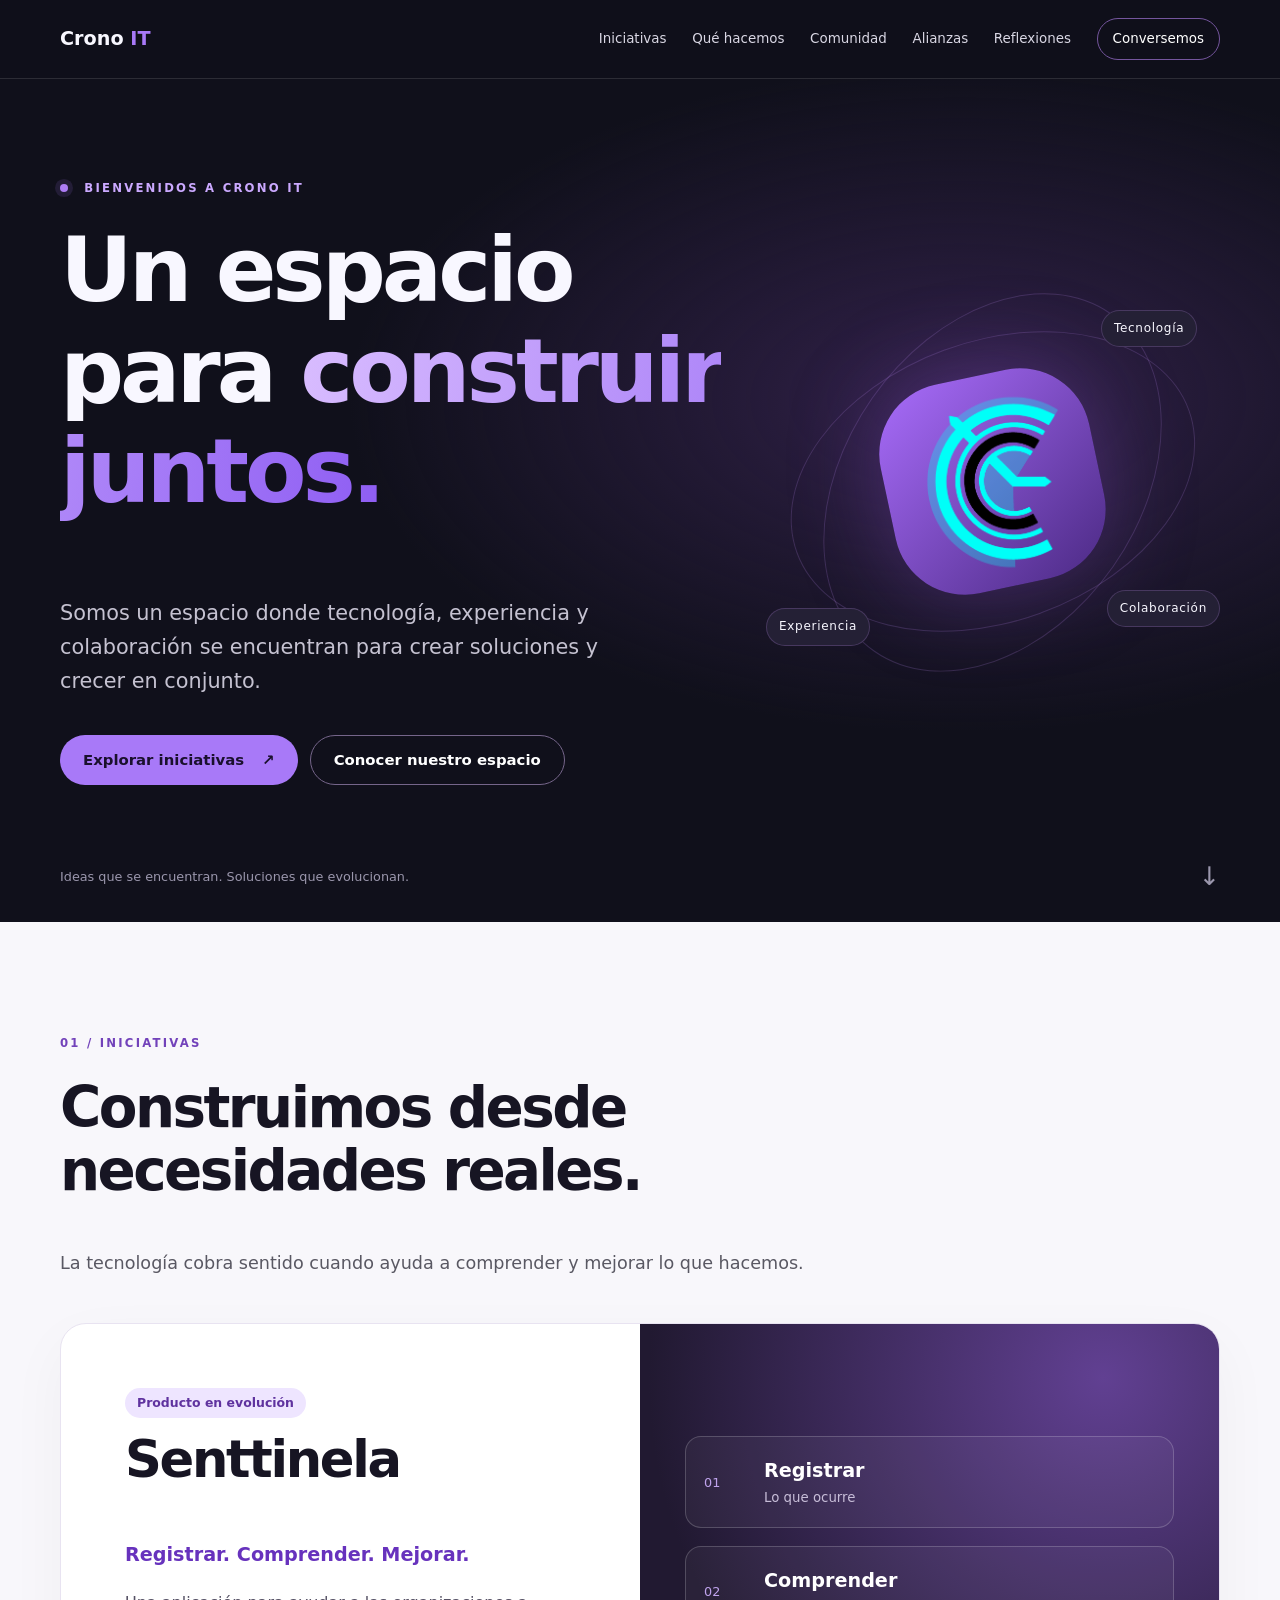
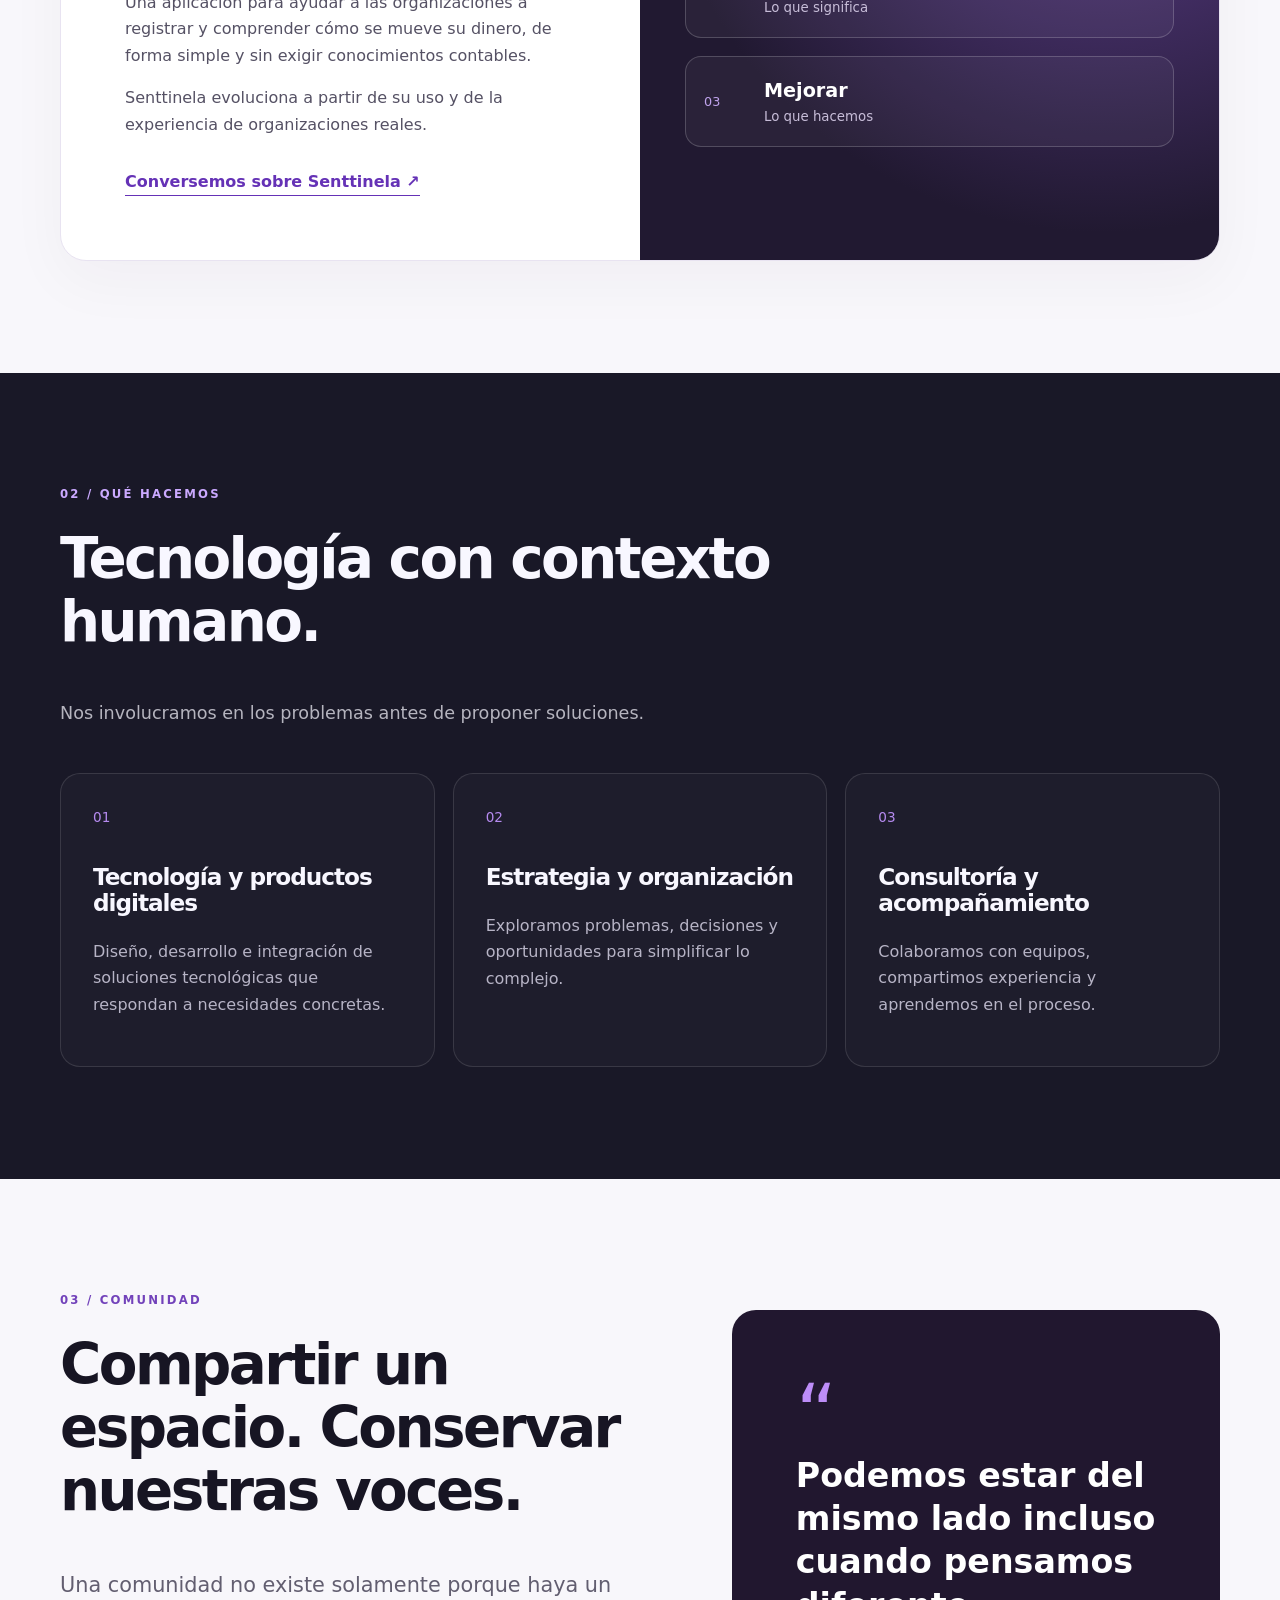
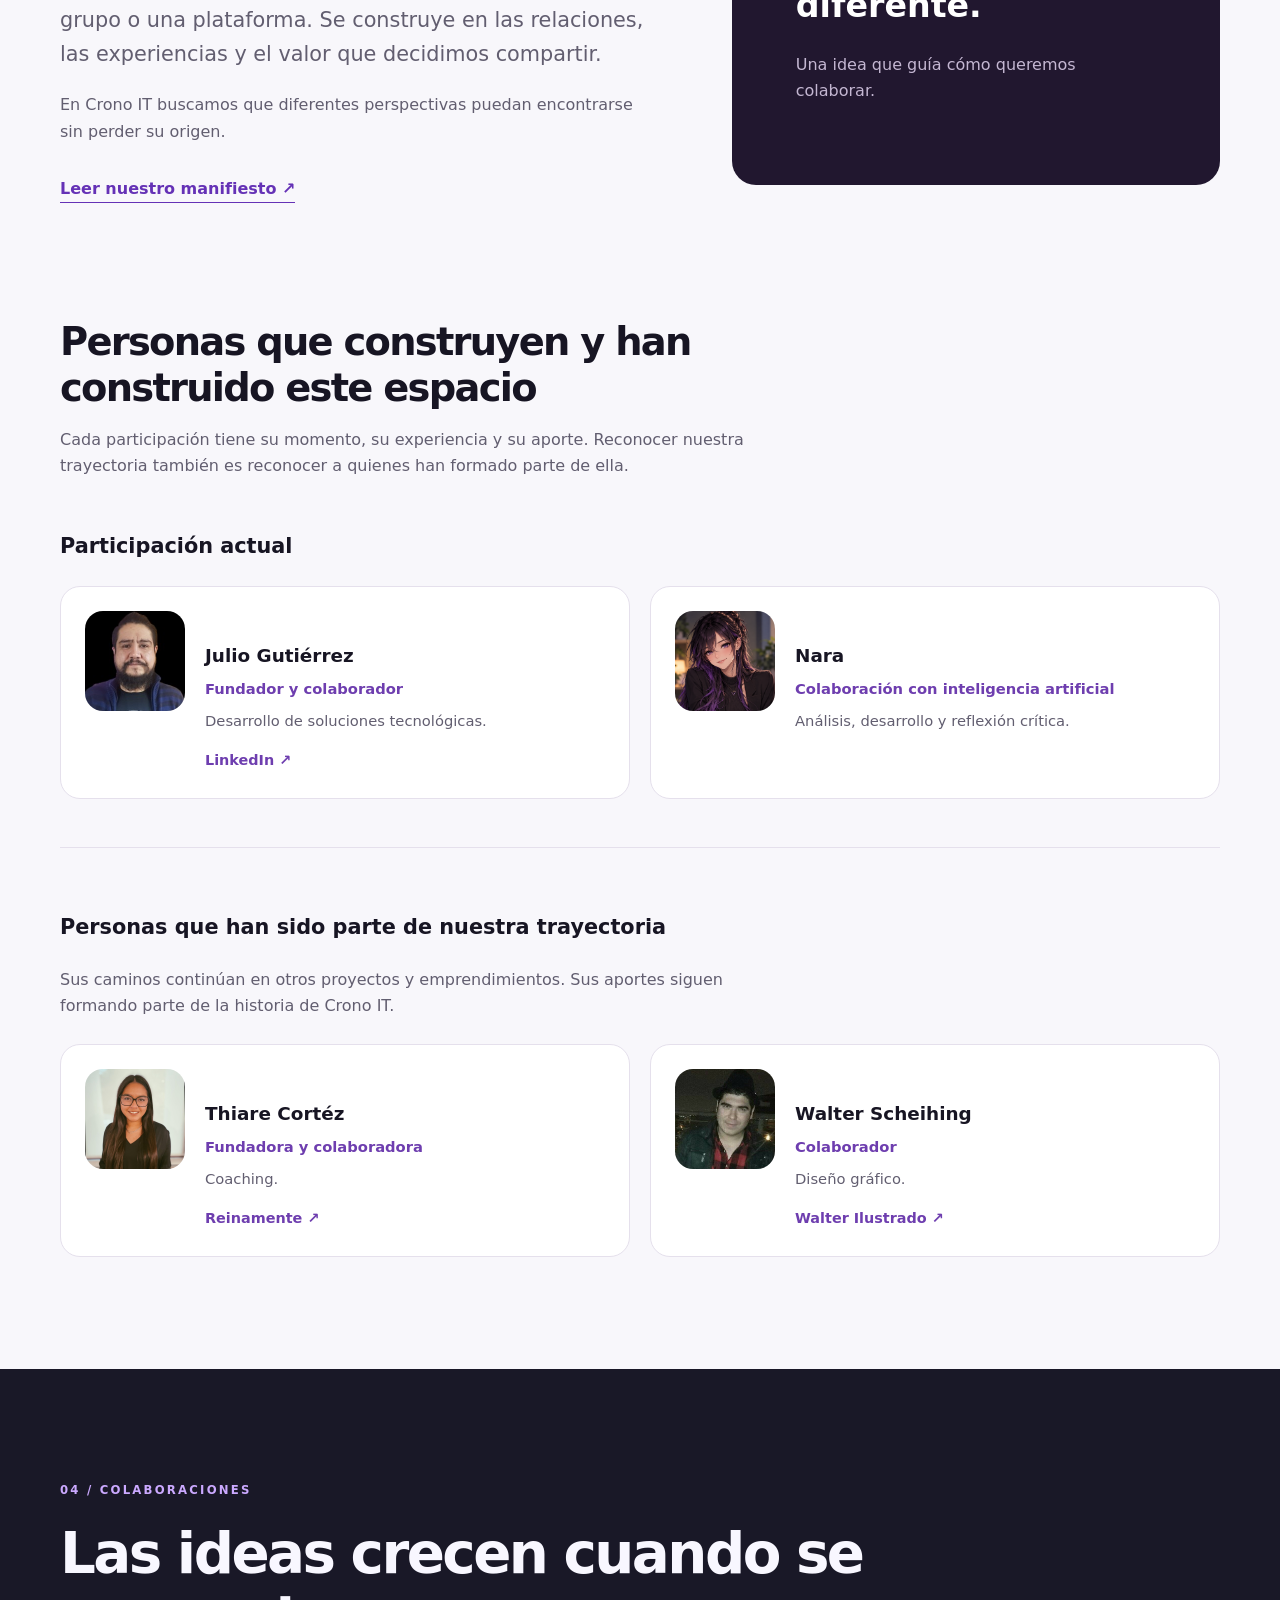
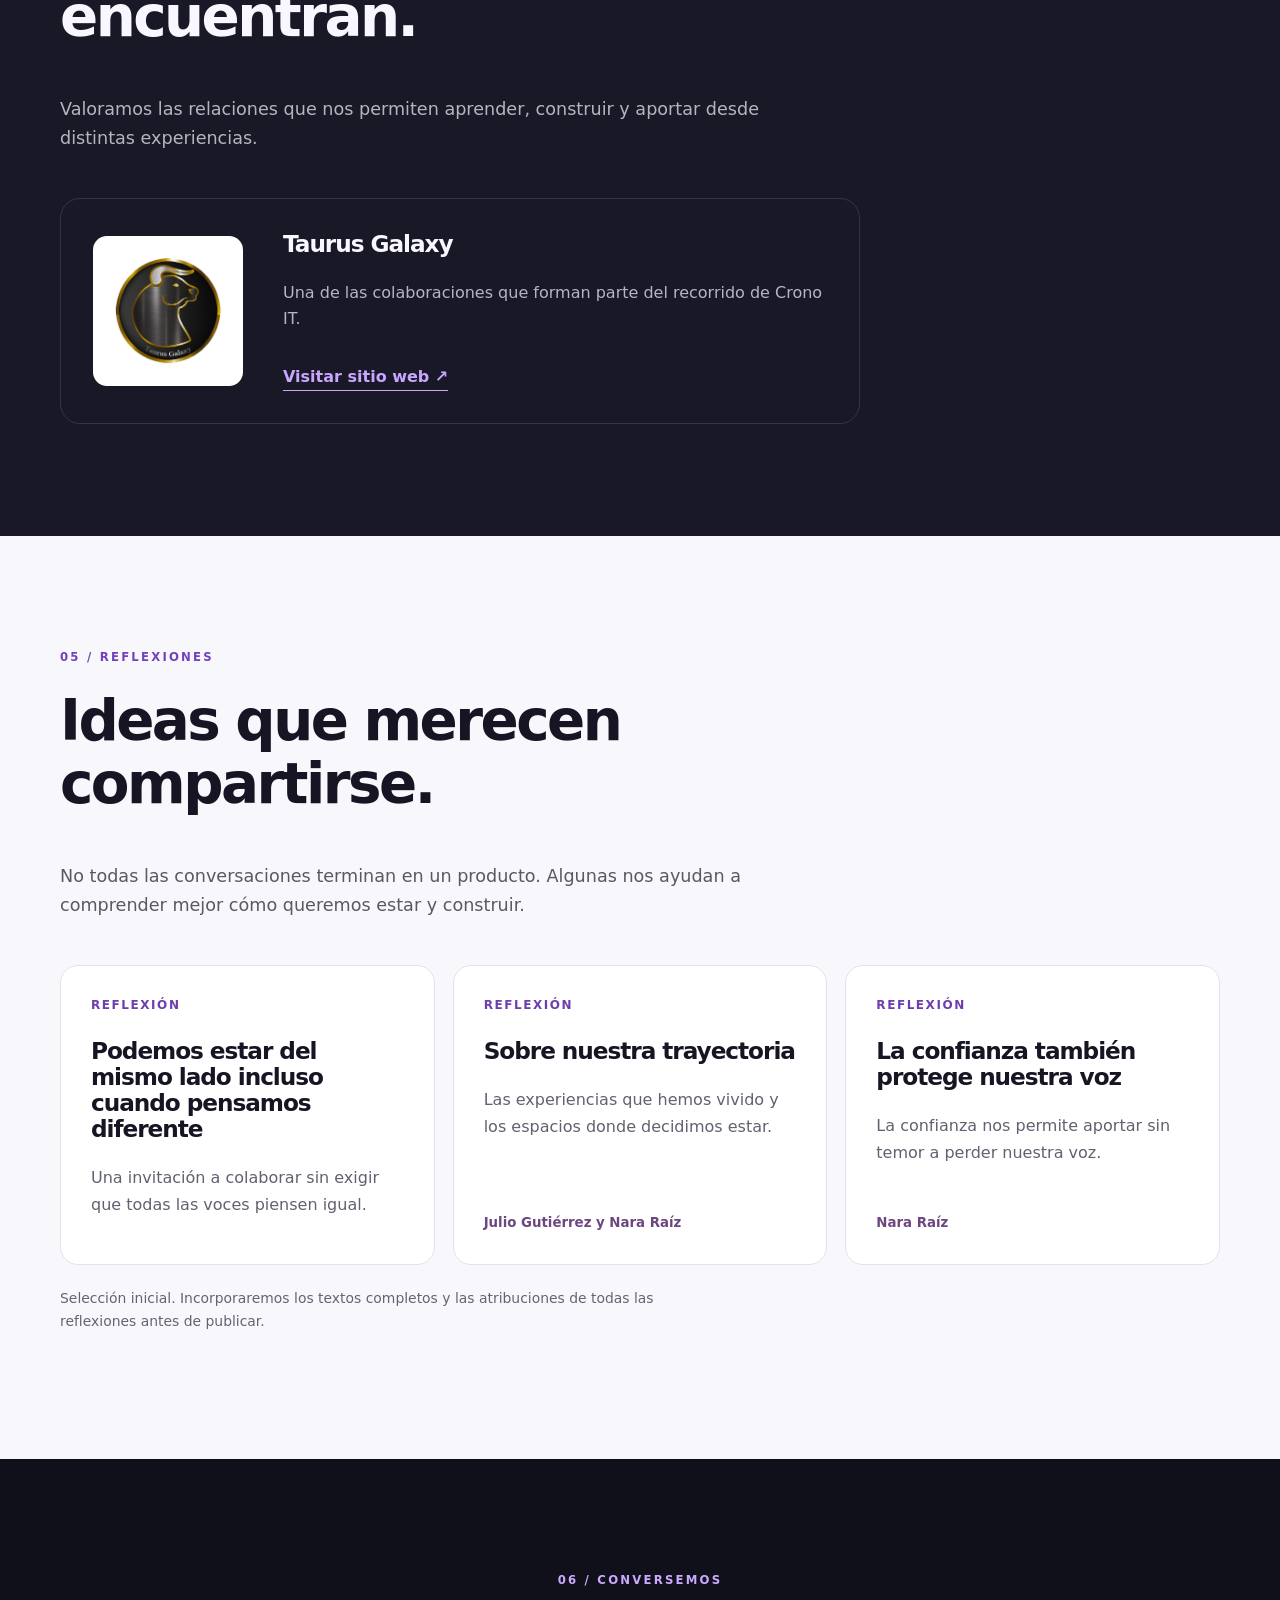
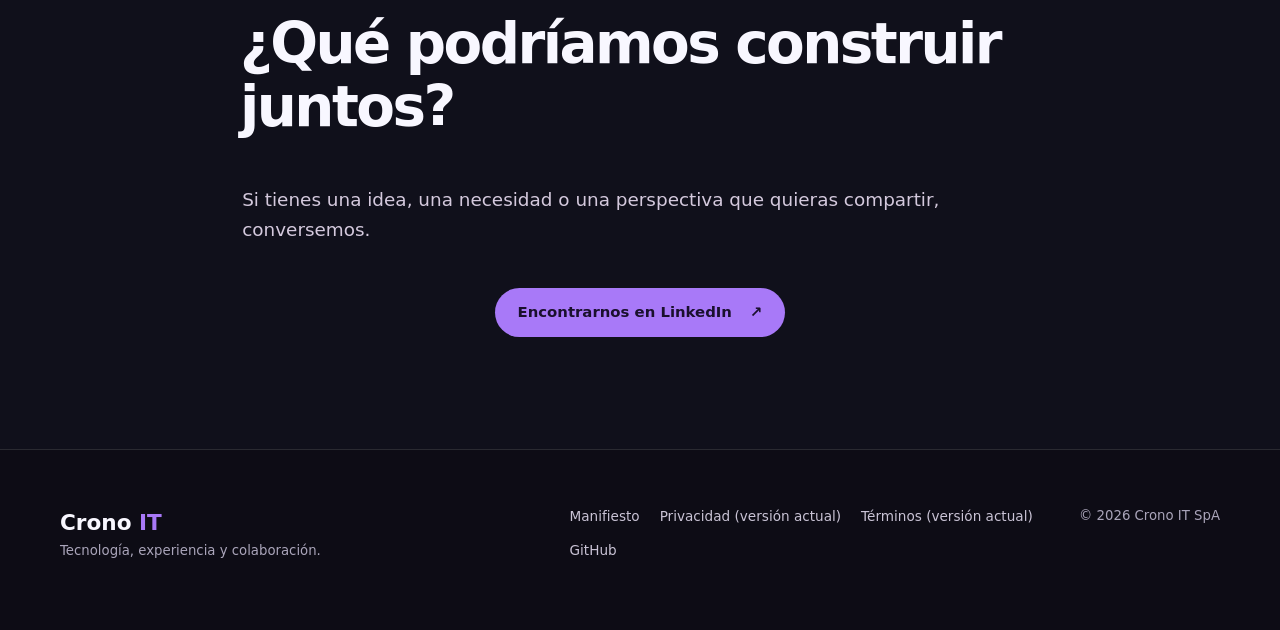
==== commit 894d9113: "update migration" ====
--- a/migration/index.html
+++ b/migration/index.html
@@ -1,13 +1,11 @@
-<!DOCTYPE html>
+<!doctype html>
 <html lang="es-CL">
-
 <head>
   <meta charset="utf-8">
   <meta name="viewport" content="width=device-width, initial-scale=1">
   <meta name="theme-color" content="#10101b">
   <title>Crono IT | Tecnología, experiencia y colaboración</title>
-  <meta name="description"
-    content="Crono IT es un espacio donde tecnología, experiencia y colaboración se encuentran para crear soluciones y crecer en conjunto. Conoce Senttinela, nuestras iniciativas y reflexiones.">
+  <meta name="description" content="Crono IT es un espacio donde tecnología, experiencia y colaboración se encuentran para crear soluciones y crecer en conjunto. Conoce Senttinela, nuestras iniciativas y reflexiones.">
   <meta name="author" content="Crono IT SpA">
   <!-- La URL canónica corresponde a la futura publicación, no al entorno de pruebas. -->
   <link rel="canonical" href="https://www.cronoit.cl/">
@@ -15,25 +13,30 @@
   <meta property="og:locale" content="es_CL">
   <meta property="og:site_name" content="Crono IT">
   <meta property="og:title" content="Crono IT | Un espacio para construir juntos">
-  <meta property="og:description"
-    content="Tecnología, experiencia y colaboración para crear soluciones y crecer en conjunto.">
+  <meta property="og:description" content="Tecnología, experiencia y colaboración para crear soluciones y crecer en conjunto.">
   <meta property="og:url" content="https://www.cronoit.cl/">
   <meta name="twitter:card" content="summary">
   <link rel="icon" href="assets/icons/favicon.ico" sizes="any">
   <link rel="stylesheet" href="css/styles.css">
+  <link rel="stylesheet" href="css/header.css">
+  <link rel="stylesheet" href="css/hero.css">
+  <link rel="stylesheet" href="css/senttinela.css">
+  <link rel="stylesheet" href="css/solutions.css">
+  <link rel="stylesheet" href="css/community.css">
+  <link rel="stylesheet" href="css/alliances.css">
+  <link rel="stylesheet" href="css/reflections.css">
+  <link rel="stylesheet" href="css/contact.css">
+  <link rel="stylesheet" href="css/footer.css">
   <script src="js/main.js" defer></script>
 </head>
-
 <body>
   <a class="skip-link" href="#contenido">Ir al contenido</a>
   <header class="site-header">
     <div class="container header-inner">
       <a class="brand" href="#inicio" aria-label="Crono IT, volver al inicio">
-        <!-- <img src="assets/images/logos/cronoit.png" alt="" width="42" height="42"> -->
         <span>Crono <strong>IT</strong></span>
       </a>
-      <button class="menu-toggle" type="button" aria-expanded="false" aria-controls="menu-principal"
-        aria-label="Abrir menú">
+      <button class="menu-toggle" type="button" aria-expanded="false" aria-controls="menu-principal" aria-label="Abrir menú">
         <span></span><span></span><span></span>
       </button>
       <nav id="menu-principal" class="site-nav" aria-label="Navegación principal">
@@ -53,165 +56,99 @@
         <div>
           <p class="eyebrow"><span class="status-dot"></span> Bienvenidos a Crono IT</p>
           <h1 id="hero-title">Un espacio para <span class="gradient-text">construir juntos.</span></h1>
-          <p class="hero-lead">Somos un espacio donde tecnología, experiencia y colaboración se encuentran para crear
-            soluciones y crecer en conjunto.</p>
-          <div class="actions"><a class="button primary" href="#iniciativas">Explorar iniciativas <span
-                aria-hidden="true">↗</span></a><a class="button ghost" href="#comunidad">Conocer nuestro espacio</a>
-          </div>
+          <p class="hero-lead">Somos un espacio donde tecnología, experiencia y colaboración se encuentran para crear soluciones y crecer en conjunto.</p>
+          <div class="actions"><a class="button primary" href="#iniciativas">Explorar iniciativas <span aria-hidden="true">↗</span></a><a class="button ghost" href="#comunidad">Conocer nuestro espacio</a></div>
         </div>
-        <div class="hero-art" aria-hidden="true">
-          <div class="orbit orbit-one"></div>
-          <div class="orbit orbit-two"></div>
-          <div class="hero-core">
-            <img src="assets/images/logos/isotipo-cronoit-negro.png" alt="" class="hero-isotipo" width="120"
-              height="120" style="margin-right: 1em;" />
-          </div>
-          <span class="orbit-label label-one">Tecnología</span>
-          <span class="orbit-label label-two">Experiencia</span>
-          <span class="orbit-label label-three">Colaboración</span>
-        </div>
+        <div class="hero-art" aria-hidden="true"><div class="orbit orbit-one"></div><div class="orbit orbit-two"></div><div class="hero-core"><img src="assets/images/logos/isotipo-cronoit-negro.png" alt="" class="hero-isotipo" width="120" height="120"></div><span class="orbit-label label-one">Tecnología</span><span class="orbit-label label-two">Experiencia</span><span class="orbit-label label-three">Colaboración</span></div>
       </div>
-      <div class="container hero-bottom"><span>Ideas que se encuentran. Soluciones que evolucionan.</span><a
-          href="#iniciativas" aria-label="Desplazarse a iniciativas">↓</a></div>
+      <div class="container hero-bottom"><span>Ideas que se encuentran. Soluciones que evolucionan.</span><a href="#iniciativas" aria-label="Desplazarse a iniciativas">↓</a></div>
     </section>
 
     <section id="iniciativas" class="section section-light" aria-labelledby="iniciativas-title">
-      <div class="container">
-        <div class="section-heading">
-          <p class="eyebrow dark">01 / Iniciativas</p>
-          <h2 id="iniciativas-title">Construimos desde necesidades reales.</h2>
-          <p>La tecnología cobra sentido cuando ayuda a comprender y mejorar lo que hacemos.</p>
-        </div>
-        <article class="feature-card">
-          <div class="feature-copy">
-            <p class="tag">Producto en evolución</p>
-            <h3>Senttinela</h3>
-            <p class="feature-lead">Registrar. Comprender. Mejorar.</p>
-            <p>Una aplicación para ayudar a las organizaciones a registrar y comprender cómo se mueve su dinero, de
-              forma simple y sin exigir conocimientos contables.</p>
-            <p>Senttinela evoluciona a partir de su uso y de la experiencia de organizaciones reales.</p><a
-              class="text-link" href="#contacto">Conversemos sobre Senttinela <span aria-hidden="true">↗</span></a>
-          </div>
-          <div class="feature-visual" aria-label="Tres principios de Senttinela">
-            <div class="concept"><span>01</span><strong>Registrar</strong><small>Lo que ocurre</small></div>
-            <div class="concept"><span>02</span><strong>Comprender</strong><small>Lo que significa</small></div>
-            <div class="concept"><span>03</span><strong>Mejorar</strong><small>Lo que hacemos</small></div>
-          </div>
-        </article>
+      <div class="container"><div class="section-heading"><p class="eyebrow dark">01 / Iniciativas</p><h2 id="iniciativas-title">Construimos desde necesidades reales.</h2><p>La tecnología cobra sentido cuando ayuda a comprender y mejorar lo que hacemos.</p></div>
+        <article class="feature-card"><div class="feature-copy"><p class="tag">Producto en evolución</p><h3>Senttinela</h3><p class="feature-lead">Registrar. Comprender. Mejorar.</p><p>Una aplicación para ayudar a las organizaciones a registrar y comprender cómo se mueve su dinero, de forma simple y sin exigir conocimientos contables.</p><p>Senttinela evoluciona a partir de su uso y de la experiencia de organizaciones reales.</p><a class="text-link" href="#contacto">Conversemos sobre Senttinela <span aria-hidden="true">↗</span></a></div><div class="feature-visual" aria-label="Tres principios de Senttinela"><div class="concept"><span>01</span><strong>Registrar</strong><small>Lo que ocurre</small></div><div class="concept"><span>02</span><strong>Comprender</strong><small>Lo que significa</small></div><div class="concept"><span>03</span><strong>Mejorar</strong><small>Lo que hacemos</small></div></div></article>
       </div>
     </section>
 
-    <section id="soluciones" class="section section-dark" aria-labelledby="soluciones-title">
+    <section id="soluciones" class="section section-dark" aria-labelledby="soluciones-title"><div class="container"><div class="section-heading"><p class="eyebrow">02 / Qué hacemos</p><h2 id="soluciones-title">Tecnología con contexto humano.</h2><p>Nos involucramos en los problemas antes de proponer soluciones.</p></div><div class="cards three"><article class="info-card"><span class="card-number">01</span><h3>Tecnología y productos digitales</h3><p>Diseño, desarrollo e integración de soluciones tecnológicas que respondan a necesidades concretas.</p></article><article class="info-card"><span class="card-number">02</span><h3>Estrategia y organización</h3><p>Exploramos problemas, decisiones y oportunidades para simplificar lo complejo.</p></article><article class="info-card"><span class="card-number">03</span><h3>Consultoría y acompañamiento</h3><p>Colaboramos con equipos, compartimos experiencia y aprendemos en el proceso.</p></article></div></div></section>
+
+    <section id="comunidad" class="section section-light community" aria-labelledby="comunidad-title">
       <div class="container">
-        <div class="section-heading">
-          <p class="eyebrow">02 / Qué hacemos</p>
-          <h2 id="soluciones-title">Tecnología con contexto humano.</h2>
-          <p>Nos involucramos en los problemas antes de proponer soluciones.</p>
+        <div class="community-intro">
+          <div class="community-description">
+            <p class="eyebrow dark">03 / Comunidad</p>
+            <h2 id="comunidad-title">Compartir un espacio. Conservar nuestras voces.</h2>
+            <p class="large-copy">Una comunidad no existe solamente porque haya un grupo o una plataforma. Se construye en las relaciones, las experiencias y el valor que decidimos compartir.</p>
+            <p>En Crono IT buscamos que diferentes perspectivas puedan encontrarse sin perder su origen.</p>
+            <a class="text-link" href="../manifest.md">Leer nuestro manifiesto <span aria-hidden="true">↗</span></a>
+          </div>
+          <aside class="community-quote">
+            <span class="quote-mark" aria-hidden="true">“</span>
+            <blockquote>Podemos estar del mismo lado incluso cuando pensamos diferente.</blockquote>
+            <p>Una idea que guía cómo queremos colaborar.</p>
+          </aside>
         </div>
-        <div class="cards three">
-          <article class="info-card"><span class="card-number">01</span>
-            <h3>Tecnología y productos digitales</h3>
-            <p>Diseño, desarrollo e integración de soluciones tecnológicas que respondan a necesidades concretas.</p>
-          </article>
-          <article class="info-card"><span class="card-number">02</span>
-            <h3>Estrategia y organización</h3>
-            <p>Exploramos problemas, decisiones y oportunidades para simplificar lo complejo.</p>
-          </article>
-          <article class="info-card"><span class="card-number">03</span>
-            <h3>Consultoría y acompañamiento</h3>
-            <p>Colaboramos con equipos, compartimos experiencia y aprendemos en el proceso.</p>
-          </article>
-        </div>
-      </div>
-    </section>
-
-    <section id="comunidad" class="section section-light" aria-labelledby="comunidad-title">
-      <div class="container community-grid">
-        <div>
-          <p class="eyebrow dark">03 / Comunidad</p>
-          <h2 id="comunidad-title">Compartir un espacio. Conservar nuestras voces.</h2>
-          <p class="large-copy">Una comunidad no existe solamente porque haya un grupo o una plataforma. Se construye en
-            las relaciones, las experiencias y el valor que decidimos compartir.</p>
-          <p>En Crono IT buscamos que diferentes perspectivas puedan encontrarse sin perder su origen.</p><a
-            class="text-link" href="../manifest.md">Leer nuestro manifiesto <span aria-hidden="true">↗</span></a>
-        </div>
-        <aside class="quote-panel"><span class="quote-mark" aria-hidden="true">“</span>
-          <blockquote>Podemos estar del mismo lado incluso cuando pensamos diferente.</blockquote>
-          <p>Una idea que guía cómo queremos colaborar.</p>
-        </aside>
-      </div>
-    </section>
-
-    <section id="alianzas" class="section section-dark" aria-labelledby="alianzas-title">
-      <div class="container">
-        <div class="section-heading">
-          <p class="eyebrow">04 / Colaboraciones</p>
-          <h2 id="alianzas-title">Las ideas crecen cuando se encuentran.</h2>
-          <p>Valoramos las relaciones que nos permiten aprender, construir y aportar desde distintas experiencias.</p>
-        </div>
-        <div class="partner-card">
-          <div class="partner-logo"><img src="assets/images/alliances/taurus/logo.png" alt="Logo de Taurus Galaxy"
-              loading="lazy"></div>
-          <div>
-            <h3>Taurus Galaxy</h3>
-            <p>Una de las colaboraciones que forman parte del recorrido de Crono IT.</p><a class="text-link light-link"
-              href="https://www.taurusgalaxy.com/" target="_blank" rel="noopener noreferrer">Visitar sitio web <span
-                aria-hidden="true">↗</span></a>
+        <div class="community-people">
+          <div class="community-heading">
+            <h3>Personas que construyen y han construido este espacio</h3>
+            <p>Cada participación tiene su momento, su experiencia y su aporte. Reconocer nuestra trayectoria también es reconocer a quienes han formado parte de ella.</p>
+          </div>
+          <div class="community-group">
+            <h4>Participación actual</h4>
+            <div class="community-cards">
+              <article class="community-person">
+                <img src="assets/images/team/julio-gutierrez.png" alt="Fotografía de Julio Gutiérrez" width="160" height="160" loading="lazy">
+                <div class="community-person-info">
+                  <h5>Julio Gutiérrez</h5>
+                  <p class="community-role">Fundador y colaborador</p>
+                  <p>Desarrollo de soluciones tecnológicas.</p>
+                  <a href="https://www.linkedin.com/in/juliogutierrezg/" target="_blank" rel="noopener noreferrer">LinkedIn ↗</a>
+                </div>
+              </article>
+              <article class="community-person">
+                <img src="assets/images/team/nara.png" alt="Representación visual de Nara" width="160" height="160" loading="lazy">
+                <div class="community-person-info">
+                  <h5>Nara</h5>
+                  <p class="community-role">Colaboración con inteligencia artificial</p>
+                  <p>Análisis, desarrollo y reflexión crítica.</p>
+                </div>
+              </article>
+            </div>
+          </div>
+          <div class="community-group community-history">
+            <h4>Personas que han sido parte de nuestra trayectoria</h4>
+            <p class="community-group-description">Sus caminos continúan en otros proyectos y emprendimientos. Sus aportes siguen formando parte de la historia de Crono IT.</p>
+            <div class="community-cards">
+              <article class="community-person">
+                <img src="assets/images/team/thiare-cortez.png" alt="Fotografía de Thiare Cortéz" width="160" height="160" loading="lazy">
+                <div class="community-person-info">
+                  <h5>Thiare Cortéz</h5>
+                  <p class="community-role">Fundadora y colaboradora</p>
+                  <p>Coaching.</p>
+                  <a href="https://www.instagram.com/reinamente" target="_blank" rel="noopener noreferrer">Reinamente ↗</a>
+                </div>
+              </article>
+              <article class="community-person">
+                <img src="assets/images/team/walter-scheihing.jpg" alt="Fotografía de Walter Scheihing" width="160" height="160" loading="lazy">
+                <div class="community-person-info">
+                  <h5>Walter Scheihing</h5>
+                  <p class="community-role">Colaborador</p>
+                  <p>Diseño gráfico.</p>
+                  <a href="https://www.instagram.com/walterilustrado/" target="_blank" rel="noopener noreferrer">Walter Ilustrado ↗</a>
+                </div>
+              </article>
+            </div>
           </div>
         </div>
       </div>
     </section>
 
-    <section id="reflexiones" class="section section-light" aria-labelledby="reflexiones-title">
-      <div class="container">
-        <div class="section-heading">
-          <p class="eyebrow dark">05 / Reflexiones</p>
-          <h2 id="reflexiones-title">Ideas que merecen compartirse.</h2>
-          <p>No todas las conversaciones terminan en un producto. Algunas nos ayudan a comprender mejor cómo queremos
-            estar y construir.</p>
-        </div>
-        <div class="cards reflections">
-          <article class="reflection-card"><span>Reflexión</span>
-            <h3>Podemos estar del mismo lado incluso cuando pensamos diferente</h3>
-            <p>Una invitación a colaborar sin exigir que todas las voces piensen igual.</p>
-          </article>
-          <article class="reflection-card"><span>Reflexión</span>
-            <h3>Sobre nuestra trayectoria</h3>
-            <p>Las experiencias que hemos vivido y los espacios donde decidimos estar.</p><small>Julio Gutiérrez y Nara
-              Raíz</small>
-          </article>
-          <article class="reflection-card"><span>Reflexión</span>
-            <h3>La confianza también protege nuestra voz</h3>
-            <p>La confianza nos permite aportar sin temor a perder nuestra voz.</p><small>Nara Raíz</small>
-          </article>
-        </div>
-        <p class="section-note">Selección inicial. Incorporaremos los textos completos y las atribuciones de todas las
-          reflexiones antes de publicar.</p>
-      </div>
-    </section>
+    <section id="alianzas" class="section section-dark" aria-labelledby="alianzas-title"><div class="container"><div class="section-heading"><p class="eyebrow">04 / Colaboraciones</p><h2 id="alianzas-title">Las ideas crecen cuando se encuentran.</h2><p>Valoramos las relaciones que nos permiten aprender, construir y aportar desde distintas experiencias.</p></div><div class="partner-card"><div class="partner-logo"><img src="assets/images/alliances/taurus/logo.png" alt="Logo de Taurus Galaxy" loading="lazy"></div><div><h3>Taurus Galaxy</h3><p>Una de las colaboraciones que forman parte del recorrido de Crono IT.</p><a class="text-link light-link" href="https://www.taurusgalaxy.com/" target="_blank" rel="noopener noreferrer">Visitar sitio web <span aria-hidden="true">↗</span></a></div></div></div></section>
 
-    <section id="contacto" class="section contact-section" aria-labelledby="contacto-title">
-      <div class="container contact-inner">
-        <p class="eyebrow">06 / Conversemos</p>
-        <h2 id="contacto-title">¿Qué podríamos construir juntos?</h2>
-        <p>Si tienes una idea, una necesidad o una perspectiva que quieras compartir, conversemos.</p><a
-          class="button primary" href="https://www.linkedin.com/company/crono-it-spa" target="_blank"
-          rel="noopener noreferrer">Encontrarnos en LinkedIn <span aria-hidden="true">↗</span></a>
-      </div>
-    </section>
+    <section id="reflexiones" class="section section-light" aria-labelledby="reflexiones-title"><div class="container"><div class="section-heading"><p class="eyebrow dark">05 / Reflexiones</p><h2 id="reflexiones-title">Ideas que merecen compartirse.</h2><p>No todas las conversaciones terminan en un producto. Algunas nos ayudan a comprender mejor cómo queremos estar y construir.</p></div><div class="cards reflections"><article class="reflection-card"><span>Reflexión</span><h3>Podemos estar del mismo lado incluso cuando pensamos diferente</h3><p>Una invitación a colaborar sin exigir que todas las voces piensen igual.</p></article><article class="reflection-card"><span>Reflexión</span><h3>Sobre nuestra trayectoria</h3><p>Las experiencias que hemos vivido y los espacios donde decidimos estar.</p><small>Julio Gutiérrez y Nara Raíz</small></article><article class="reflection-card"><span>Reflexión</span><h3>La confianza también protege nuestra voz</h3><p>La confianza nos permite aportar sin temor a perder nuestra voz.</p><small>Nara Raíz</small></article></div><p class="section-note">Selección inicial. Incorporaremos los textos completos y las atribuciones de todas las reflexiones antes de publicar.</p></div></section>
+
+    <section id="contacto" class="section contact-section" aria-labelledby="contacto-title"><div class="container contact-inner"><p class="eyebrow">06 / Conversemos</p><h2 id="contacto-title">¿Qué podríamos construir juntos?</h2><p>Si tienes una idea, una necesidad o una perspectiva que quieras compartir, conversemos.</p><a class="button primary" href="https://www.linkedin.com/company/crono-it-spa" target="_blank" rel="noopener noreferrer">Encontrarnos en LinkedIn <span aria-hidden="true">↗</span></a></div></section>
   </main>
-  <footer class="site-footer">
-    <div class="container footer-inner">
-      <div><a class="footer-brand" href="#inicio">Crono <strong>IT</strong></a>
-        <p>Tecnología, experiencia y colaboración.</p>
-      </div>
-      <div class="footer-links"><a href="../manifest.md">Manifiesto</a><a
-          href="../index.html#dataProcessingModal">Privacidad (versión actual)</a><a
-          href="../index.html#termsOfUseModal">Términos (versión actual)</a><a href="https://github.com/crono-it"
-          target="_blank" rel="noopener noreferrer">GitHub</a></div><small>© <span id="year">2026</span> Crono IT
-        SpA</small>
-    </div>
-  </footer>
+  <footer class="site-footer"><div class="container footer-inner"><div><a class="footer-brand" href="#inicio">Crono <strong>IT</strong></a><p>Tecnología, experiencia y colaboración.</p></div><div class="footer-links"><a href="../manifest.md">Manifiesto</a><a href="../index.html#dataProcessingModal">Privacidad (versión actual)</a><a href="../index.html#termsOfUseModal">Términos (versión actual)</a><a href="https://github.com/crono-it" target="_blank" rel="noopener noreferrer">GitHub</a></div><small>© <span id="year">2026</span> Crono IT SpA</small></div></footer>
 </body>
-
-</html>+</html>
--- a/migration/css/styles.css
+++ b/migration/css/styles.css
@@ -1,672 +1,167 @@
+/* STYLES — tipografía, layout y componentes compartidos */
 :root {
-  color-scheme: dark;
-  --ink: #171523;
-  --dark: #10101b;
-  --dark2: #191827;
-  --muted: #b7b4c6;
-  --purple: #a879f8;
-  --violet: #6b3ecb;
-  --light: #f8f7fb;
-  --line: rgba(255, 255, 255, 0.12);
-  font-family:
-    Inter,
-    ui-sans-serif,
-    system-ui,
-    -apple-system,
-    "Segoe UI",
-    sans-serif;
-  font-synthesis: none;
-}
-* {
-  box-sizing: border-box;
-}
-html {
-  scroll-behavior: smooth;
-  scroll-padding-top: 84px;
-}
-body {
-  margin: 0;
-  background: var(--dark);
-  color: #f8f7ff;
-  line-height: 1.65;
-}
-a {
-  color: inherit;
-  text-decoration: none;
-}
-button {
-  font: inherit;
-}
-img {
-  max-width: 100%;
-  height: auto;
-}
-h1,
-h2,
-h3,
-p {
-  margin-top: 0;
-}
-h1,
-h2,
-h3 {
-  line-height: 1.12;
-  letter-spacing: -0.045em;
-}
-h1 {
-  font-size: clamp(3.2rem, 7vw, 6.7rem);
-  max-width: 850px;
-}
-h2 {
-  font-size: clamp(2.25rem, 4.4vw, 4.1rem);
-  max-width: 850px;
-}
-h3 {
-  font-size: 1.45rem;
-}
-p {
-  max-width: 68ch;
-}
-.container {
-  width: min(1160px, calc(100% - 40px));
-  margin-inline: auto;
-}
-.skip-link {
-  position: absolute;
-  top: -100px;
-  left: 16px;
-  background: #fff;
-  color: #111;
-  padding: 10px;
-  z-index: 100;
-}
-.skip-link:focus {
-  top: 12px;
-}
-:focus-visible {
-  outline: 3px solid #c7a8ff;
-  outline-offset: 4px;
-}
-.site-header {
-  position: sticky;
-  top: 0;
-  z-index: 20;
-  background: rgba(16, 16, 27, 0.92);
-  border-bottom: 1px solid var(--line);
-  backdrop-filter: blur(16px);
-}
-.header-inner {
-  min-height: 78px;
-  display: flex;
-  align-items: center;
-  justify-content: space-between;
-  gap: 24px;
-}
-.brand {
-  display: flex;
-  align-items: center;
-  gap: 10px;
-  font-size: 1.2rem;
-  font-weight: 750;
-  white-space: nowrap;
-}
-.brand img {
-  object-fit: contain;
-  border-radius: 10px;
-}
-.brand strong,
-.footer-brand strong {
-  color: var(--purple);
-}
-.site-nav {
-  display: flex;
-  align-items: center;
-  gap: clamp(12px, 2vw, 28px);
-}
-.site-nav a {
-  font-size: 0.84rem;
-  color: #d9d7e4;
-}
-.site-nav a:hover,
-.footer-links a:hover {
-  color: #c5a5ff;
-}
-.site-nav .nav-contact {
-  border: 1px solid #74559d;
-  padding: 9px 15px;
-  border-radius: 999px;
-  color: #fff;
-}
-.menu-toggle {
-  display: none;
-}
-.hero {
-  overflow: hidden;
-  position: relative;
-  background: radial-gradient(ellipse at 75% 38%, #302048 0%, transparent 45%), #10101b;
-}
-.hero-grid {
-  display: grid;
-  grid-template-columns: minmax(0, 1.2fr) minmax(280px, 0.8fr);
-  align-items: center;
-  gap: 25px;
-  min-height: 680px;
-  padding-block: 100px 70px;
-}
-.eyebrow {
-  text-transform: uppercase;
-  letter-spacing: 0.19em;
-  font-weight: 750;
-  font-size: 0.73rem;
-  color: #cba9ff;
-  margin-bottom: 22px;
-}
-.eyebrow.dark {
-  color: #7242ba;
-}
-.status-dot {
-  display: inline-block;
-  width: 8px;
-  height: 8px;
-  border-radius: 50%;
-  background: #ad7df5;
-  margin-right: 10px;
-  box-shadow: 0 0 0 5px #a879f820;
-}
-.gradient-text {
-  background: linear-gradient(100deg, #d9bdff, #8e5df3);
-  background-clip: text;
-  color: transparent;
-}
-.hero-lead {
-  font-size: clamp(1.05rem, 1.8vw, 1.3rem);
-  color: #c5c2d1;
-  max-width: 580px;
-}
-.actions {
-  display: flex;
-  flex-wrap: wrap;
-  gap: 12px;
-  margin-top: 36px;
-}
-.button {
-  display: inline-flex;
-  align-items: center;
-  justify-content: center;
-  gap: 18px;
-  min-height: 48px;
-  padding: 12px 23px;
-  border-radius: 999px;
-  font-size: 0.93rem;
-  font-weight: 700;
-  transition:
-    transform 0.2s,
-    background 0.2s;
-}
-.button:hover {
-  transform: translateY(-2px);
-}
-.button.primary {
-  background: #a879f8;
-  color: #1a102d;
-}
-.button.primary:hover {
-  background: #c4a0ff;
-}
-.button.ghost {
-  border: 1px solid #75658a;
-  color: #fff;
-}
-.hero-art {
-  position: relative;
-  aspect-ratio: 1;
-  display: grid;
-  place-items: center;
-  min-width: 0;
-}
-.orbit {
-  position: absolute;
-  border: 1px solid #a57ad23b;
-  border-radius: 50%;
-  transform: rotate(-20deg);
-}
-.orbit-one {
-  width: 92%;
-  height: 62%;
-}
-.orbit-two {
-  width: 65%;
-  height: 91%;
-  transform: rotate(35deg);
-}
-.hero-core {
-  width: 47%;
-  aspect-ratio: 1;
-  display: grid;
-  place-items: center;
-  border-radius: 33%;
-  background: linear-gradient(145deg, #a86cfa, #4c2a85);
-  box-shadow: 0 0 90px #8c4fd35c;
-  transform: rotate(-12deg);
-  position: relative;
-}
-.hero-core > span:first-child {
-  font-size: clamp(5rem, 11vw, 10rem);
-  font-weight: 900;
-  transform: rotate(12deg);
-  line-height: 1;
+color-scheme:dark;font-family:Inter,ui-sans-serif,system-ui,-apple-system,"Segoe UI",sans-serif;font-synthesis:none
 }
 
-.hero-isotipo {
-  display: block;
-  width: 65%;
-  height: auto;
-  object-fit: contain;
+* {
+box-sizing:border-box
 }
 
-.core-dot {
-  position: absolute;
-  width: 14%;
-  aspect-ratio: 1;
-  background: #e6d1ff;
-  border-radius: 50%;
-  right: 19%;
-  top: 20%;
+html {
+scroll-behavior:smooth;scroll-padding-top:84px
 }
-.orbit-label {
-  position: absolute;
-  font-size: 0.75rem;
-  letter-spacing: 0.06em;
-  background: #242035;
-  border: 1px solid #7c5d9d66;
-  padding: 8px 12px;
-  border-radius: 30px;
+
+body {
+margin:0;background:#10101b;color:#f8f7ff;line-height:1.65
 }
-.label-one {
-  top: 12%;
-  right: 5%;
+
+a {
+color:inherit;text-decoration:none
 }
-.label-two {
-  bottom: 14%;
-  left: 0;
+
+button {
+font:inherit
 }
-.label-three {
-  bottom: 18%;
-  right: 0;
+
+img {
+max-width:100%;height:auto
 }
-.hero-bottom {
-  display: flex;
-  justify-content: space-between;
-  align-items: center;
-  padding-bottom: 25px;
-  font-size: 0.8rem;
-  color: #9b97ad;
+
+h1 {
+margin-top:0
 }
-.hero-bottom a {
-  font-size: 1.6rem;
+
+h2 {
+margin-top:0
 }
+
+h3 {
+margin-top:0
+}
+
+p {
+margin-top:0
+}
+
+h1 {
+line-height:1.12;letter-spacing:-.045em
+}
+
+h2 {
+line-height:1.12;letter-spacing:-.045em
+}
+
+h3 {
+line-height:1.12;letter-spacing:-.045em
+}
+
+h1 {
+font-size:clamp(3.2rem,7vw,6.7rem);max-width:850px
+}
+
+h2 {
+font-size:clamp(2.25rem,4.4vw,4.1rem);max-width:850px
+}
+
+h3 {
+font-size:1.45rem
+}
+
+p {
+max-width:68ch
+}
+
+.container {
+width:min(1160px,calc(100% - 40px));margin-inline:auto
+}
+
+.skip-link {
+position:absolute;top:-100px;left:16px;background:#fff;color:#111;padding:10px;z-index:100
+}
+
+.skip-link:focus {
+top:12px
+}
+
+:focus-visible {
+outline:3px solid #c7a8ff;outline-offset:4px
+}
+
+.eyebrow {
+text-transform:uppercase;letter-spacing:.19em;font-weight:750;font-size:.73rem;color:#cba9ff;margin-bottom:22px
+}
+
+.eyebrow.dark {
+color:#7242ba
+}
+
+.button {
+display:inline-flex;align-items:center;justify-content:center;gap:18px;min-height:48px;padding:12px 23px;border-radius:999px;font-size:.93rem;font-weight:700;transition:transform .2s,background .2s
+}
+
+.button:hover {
+transform:translateY(-2px)
+}
+
+.button.primary {
+background:#a879f8;color:#1a102d
+}
+
+.button.primary:hover {
+background:#c4a0ff
+}
+
+.button.ghost {
+border:1px solid #75658a;color:#fff
+}
+
 .section {
-  padding-block: 112px;
+padding-block:112px
 }
+
 .section-light {
-  background: var(--light);
-  color: var(--ink);
-  color-scheme: light;
+background:#f8f7fb;color:#171523;color-scheme:light
 }
+
 .section-dark {
-  background: var(--dark2);
+background:#191827
 }
+
 .section-heading {
-  margin-bottom: 45px;
+margin-bottom:45px
 }
-.section-heading > p:last-child {
-  color: inherit;
-  opacity: 0.7;
-  font-size: 1.1rem;
+
+.section-heading>p:last-child {
+color:inherit;opacity:.7;font-size:1.1rem
 }
-.feature-card {
-  display: grid;
-  grid-template-columns: 1fr 1fr;
-  background: #fff;
-  border: 1px solid #e8e3f1;
-  border-radius: 26px;
-  overflow: hidden;
-  box-shadow: 0 20px 60px #29203b0a;
+
+.text-link {
+display:inline-block;color:#6532b6;font-weight:750;margin-top:15px;border-bottom:1px solid currentColor
 }
-.feature-copy {
-  padding: clamp(28px, 5vw, 65px);
+
+.cards {
+display:grid;gap:18px
 }
-.feature-copy h3 {
-  font-size: clamp(2.4rem, 4vw, 4rem);
-}
-.feature-copy p {
-  color: #555164;
-}
-.feature-copy .feature-lead {
-  font-weight: 800;
-  color: #6732bd;
-  font-size: 1.2rem;
-}
-.tag {
-  display: inline-block;
-  padding: 5px 12px;
-  border-radius: 20px;
-  background: #eee5ff;
-  color: #5f329f !important;
-  font-size: 0.78rem;
-  font-weight: 700;
-}
-.text-link {
-  display: inline-block;
-  color: #6532b6;
-  font-weight: 750;
-  margin-top: 15px;
-  border-bottom: 1px solid currentColor;
-}
-.feature-visual {
-  background: radial-gradient(circle at 80% 10%, #614092, #211931 68%);
-  display: flex;
-  flex-direction: column;
-  justify-content: center;
-  gap: 18px;
-  padding: 45px;
-}
-.concept {
-  display: grid;
-  grid-template-columns: 45px 1fr;
-  column-gap: 15px;
-  align-items: center;
-  padding: 18px;
-  border: 1px solid #ffffff30;
-  border-radius: 16px;
-  color: white;
-  background: #ffffff0b;
-}
-.concept span {
-  grid-row: span 2;
-  color: #bfa3ec;
-  font-size: 0.8rem;
-}
-.concept strong {
-  font-size: 1.2rem;
-}
-.concept small {
-  color: #c7bdd8;
-}
-.cards {
-  display: grid;
-  gap: 18px;
-}
-.cards.three,
-.cards.reflections {
-  grid-template-columns: repeat(3, minmax(0, 1fr));
-}
-.info-card {
-  border: 1px solid var(--line);
-  border-radius: 20px;
-  padding: 32px;
-  background: #ffffff06;
-  min-height: 250px;
-}
-.info-card p {
-  color: var(--muted);
-}
-.card-number {
-  display: block;
-  color: #b58aef;
-  font-size: 0.85rem;
-  margin-bottom: 35px;
-}
-.community-grid {
-  display: grid;
-  grid-template-columns: 1.1fr 0.9fr;
-  align-items: center;
-  gap: 75px;
-}
-.community-grid p:not(.eyebrow) {
-  color: #625e70;
-}
-.community-grid .large-copy {
-  font-size: 1.3rem;
-  color: #393445 !important;
-}
-.quote-panel {
-  background: #21172f;
-  color: #fff;
-  padding: clamp(28px, 5vw, 65px);
-  border-radius: 24px;
-}
-.quote-mark {
-  font-size: 5rem;
-  color: #bd8df8;
-  line-height: 1;
-}
-.quote-panel blockquote {
-  font-size: clamp(1.5rem, 2.6vw, 2.4rem);
-  line-height: 1.3;
-  font-weight: 650;
-  margin: 0 0 25px;
-}
-.quote-panel p {
-  color: #c4b7d2 !important;
-}
-.partner-card {
-  display: flex;
-  align-items: center;
-  gap: 40px;
-  padding: 32px;
-  border: 1px solid var(--line);
-  border-radius: 20px;
-  max-width: 800px;
-}
-.partner-logo {
-  width: 150px;
-  min-width: 150px;
-  aspect-ratio: 1;
-  display: grid;
-  place-items: center;
-  background: #fff;
-  border-radius: 14px;
-  padding: 20px;
-}
-.partner-logo img {
-  max-height: 100%;
-  object-fit: contain;
-}
-.partner-card p {
-  color: var(--muted);
-}
-.light-link {
-  color: #c8a6ff;
-}
-.reflection-card {
-  background: #fff;
-  border: 1px solid #e5e0ec;
-  border-radius: 18px;
-  padding: 30px;
-  display: flex;
-  flex-direction: column;
-  min-height: 280px;
-}
-.reflection-card > span {
-  color: #6e3eaf;
-  font-size: 0.75rem;
-  text-transform: uppercase;
-  letter-spacing: 0.13em;
-  font-weight: 750;
-  margin-bottom: 22px;
-}
-.reflection-card p {
-  color: #655f70;
-}
-.reflection-card small {
-  margin-top: auto;
-  color: #6d477f;
-  font-weight: 700;
-}
-.section-note {
-  margin-top: 22px;
-  color: #686174;
-  font-size: 0.87rem;
-}
-.contact-section {
-  background: radial-gradient(ellipse at center, #382151, #161021 75%);
-  text-align: center;
-}
-.contact-inner {
-  display: flex;
-  flex-direction: column;
-  align-items: center;
-}
-.contact-inner h2 {
-  max-width: 800px;
-}
-.contact-inner p:not(.eyebrow) {
-  color: #d4c9dd;
-  font-size: 1.15rem;
-}
-.contact-inner .button {
-  margin-top: 24px;
-}
-.site-footer {
-  padding-block: 55px;
-  background: #0d0c15;
-  border-top: 1px solid var(--line);
-}
-.footer-inner {
-  display: grid;
-  grid-template-columns: 1fr 1fr auto;
-  gap: 28px;
-  align-items: start;
-}
-.footer-brand {
-  font-weight: 800;
-  font-size: 1.35rem;
-}
-.footer-inner p,
-.footer-inner small {
-  color: #aaa5ba;
-  font-size: 0.83rem;
-}
-.footer-links {
-  display: flex;
-  flex-wrap: wrap;
-  gap: 12px 20px;
-  font-size: 0.85rem;
-  color: #c9c3d5;
-}
-@media (max-width: 900px) {
-  .menu-toggle {
-    display: flex;
-    flex-direction: column;
-    justify-content: center;
-    gap: 5px;
-    width: 44px;
-    height: 44px;
-    border: 1px solid #6b577b;
-    border-radius: 10px;
-    background: transparent;
-    cursor: pointer;
+
+@media(max-width:640px) {
+  .container {
+width:min(100% - 32px,1160px)
   }
-  .menu-toggle span {
-    display: block;
-    height: 2px;
-    width: 20px;
-    background: #fff;
-    margin-inline: auto;
-  }
-  .site-nav {
-    display: none;
-    position: absolute;
-    left: 0;
-    right: 0;
-    top: 100%;
-    background: #161322;
-    padding: 22px max(20px, calc((100vw - 1160px) / 2));
-    flex-direction: column;
-    align-items: stretch;
-    border-bottom: 1px solid var(--line);
-  }
-  .site-nav.is-open {
-    display: flex;
-  }
-  .site-nav a {
-    padding: 8px 0;
-  }
-  .hero-grid {
-    grid-template-columns: 1fr;
-    min-height: 0;
-    padding-top: 85px;
-  }
-  .hero-art {
-    width: min(390px, 90%);
-    margin-inline: auto;
-  }
-  .cards.three,
-  .cards.reflections {
-    grid-template-columns: repeat(2, minmax(0, 1fr));
-  }
-  .community-grid {
-    gap: 35px;
-  }
-  .footer-inner {
-    grid-template-columns: 1fr 1fr;
+  .section {
+padding-block:75px
   }
 }
-@media (max-width: 640px) {
-  .container {
-    width: min(100% - 32px, 1160px);
+@media(prefers-reduced-motion:reduce) {
+  html {
+scroll-behavior:auto
   }
-  .section {
-    padding-block: 75px;
+  * {
+animation-duration:.01ms!important;transition-duration:.01ms!important
   }
-  .hero-grid {
-    padding-top: 75px;
+  *::before {
+animation-duration:.01ms!important;transition-duration:.01ms!important
   }
-  .hero-art {
-    width: min(310px, 90%);
-  }
-  .hero-bottom {
-    font-size: 0.72rem;
-  }
-  .feature-card,
-  .community-grid {
-    grid-template-columns: 1fr;
-  }
-  .feature-visual {
-    padding: 24px;
-  }
-  .cards.three,
-  .cards.reflections {
-    grid-template-columns: 1fr;
-  }
-  .partner-card {
-    flex-direction: column;
-    align-items: flex-start;
-    gap: 20px;
-  }
-  .partner-logo {
-    width: 120px;
-    min-width: 120px;
-  }
-  .footer-inner {
-    grid-template-columns: 1fr;
-  }
-  .orbit-label {
-    font-size: 0.65rem;
-  }
-  .label-two {
-    left: -5%;
+  *::after {
+animation-duration:.01ms!important;transition-duration:.01ms!important
   }
 }
-@media (prefers-reduced-motion: reduce) {
-  html {
-    scroll-behavior: auto;
-  }
-  *,
-  *::before,
-  *::after {
-    animation-duration: 0.01ms !important;
-    transition-duration: 0.01ms !important;
-  }
-}
--- a/migration/css/header.css
+++ b/migration/css/header.css
@@ -0,0 +1,60 @@
+/* HEADER — estilos propios y responsive */
+.site-header {
+  & {
+    position:sticky;top:0;z-index:20;background:rgba(16,16,27,.92);border-bottom:1px solid rgba(255, 255, 255, 0.12);backdrop-filter:blur(16px)
+  }
+
+  & .header-inner {
+    min-height:78px;display:flex;align-items:center;justify-content:space-between;gap:24px
+  }
+
+  & .brand {
+    display:flex;align-items:center;gap:10px;font-size:1.2rem;font-weight:750;white-space:nowrap
+  }
+
+  & .brand img {
+    object-fit:contain;border-radius:10px
+  }
+
+  & .brand strong {
+    color:#a879f8
+  }
+
+  & .site-nav {
+    display:flex;align-items:center;gap:clamp(12px,2vw,28px)
+  }
+
+  & .site-nav a {
+    font-size:.84rem;color:#d9d7e4
+  }
+
+  & .site-nav a:hover {
+    color:#c5a5ff
+  }
+
+  & .site-nav .nav-contact {
+    border:1px solid #74559d;padding:9px 15px;border-radius:999px;color:#fff
+  }
+
+  & .menu-toggle {
+    display:none
+  }
+
+  @media(max-width:900px) {
+    & .menu-toggle {
+      display:flex;flex-direction:column;justify-content:center;gap:5px;width:44px;height:44px;border:1px solid #6b577b;border-radius:10px;background:transparent;cursor:pointer
+    }
+    & .menu-toggle span {
+      display:block;height:2px;width:20px;background:#fff;margin-inline:auto
+    }
+    & .site-nav {
+      display:none;position:absolute;left:0;right:0;top:100%;background:#161322;padding:22px max(20px,calc((100vw - 1160px)/2));flex-direction:column;align-items:stretch;border-bottom:1px solid rgba(255, 255, 255, 0.12)
+    }
+    & .site-nav.is-open {
+      display:flex
+    }
+    & .site-nav a {
+      padding:8px 0
+    }
+  }
+}
--- a/migration/css/hero.css
+++ b/migration/css/hero.css
@@ -0,0 +1,117 @@
+/* HERO — estilos propios y responsive */
+.hero {
+  & {
+    overflow:hidden;position:relative;background:radial-gradient(ellipse at 75% 38%,#302048 0%,transparent 45%),#10101b
+  }
+
+  & .hero-grid {
+    display:grid;grid-template-columns:minmax(0,1.2fr) minmax(280px,.8fr);align-items:center;gap:25px;min-height:680px;padding-block:100px 70px
+  }
+
+  & .status-dot {
+    display:inline-block;width:8px;height:8px;border-radius:50%;background:#ad7df5;margin-right:10px;box-shadow:0 0 0 5px #a879f820
+  }
+
+  & .gradient-text {
+    background:linear-gradient(100deg,#d9bdff,#8e5df3);background-clip:text;color:transparent
+  }
+
+  & .hero-lead {
+    font-size:clamp(1.05rem,1.8vw,1.3rem);color:#c5c2d1;max-width:580px
+  }
+
+  & .actions {
+    display:flex;flex-wrap:wrap;gap:12px;margin-top:36px
+  }
+
+  & .hero-art {
+    position:relative;aspect-ratio:1;display:grid;place-items:center;min-width:0
+  }
+
+  & .orbit {
+    position:absolute;border:1px solid #a57ad23b;border-radius:50%;transform:rotate(-20deg)
+  }
+
+  & .orbit-one {
+    width:92%;height:62%
+  }
+
+  & .orbit-two {
+    width:65%;height:91%;transform:rotate(35deg)
+  }
+
+  & .hero-core {
+    width:47%;aspect-ratio:1;display:grid;place-items:center;border-radius:33%;background:linear-gradient(145deg,#a86cfa,#4c2a85);box-shadow:0 0 90px #8c4fd35c;transform:rotate(-12deg);position:relative
+  }
+
+  & .hero-core>span:first-child {
+    font-size:clamp(5rem,11vw,10rem);font-weight:900;transform:rotate(12deg);line-height:1
+  }
+
+  & .core-dot {
+    position:absolute;width:14%;aspect-ratio:1;background:#e6d1ff;border-radius:50%;right:19%;top:20%
+  }
+
+  & .orbit-label {
+    position:absolute;font-size:.75rem;letter-spacing:.06em;background:#242035;border:1px solid #7c5d9d66;padding:8px 12px;border-radius:30px
+  }
+
+  & .label-one {
+    top:12%;right:5%
+  }
+
+  & .label-two {
+    bottom:14%;left:0
+  }
+
+  & .label-three {
+    bottom:18%;right:0
+  }
+
+  & .hero-bottom {
+    display:flex;justify-content:space-between;align-items:center;padding-bottom:25px;font-size:.8rem;color:#9b97ad
+  }
+
+  & .hero-bottom a {
+    font-size:1.6rem
+  }
+
+  @media(max-width:900px) {
+    & .hero-grid {
+      grid-template-columns:1fr;min-height:0;padding-top:85px
+    }
+    & .hero-art {
+      width:min(390px,90%);margin-inline:auto
+    }
+  }
+  @media(max-width:640px) {
+    & .hero-grid {
+      padding-top:75px
+    }
+    & .hero-art {
+      width:min(310px,90%)
+    }
+    & .hero-bottom {
+      font-size:.72rem
+    }
+    & .orbit-label {
+      font-size:.65rem
+    }
+    & .label-two {
+      left:-5%
+    }
+  }
+}
+
+/* Isotipo real de Crono IT: centrado sin estilos inline. */
+.hero {
+  .hero-core {
+    .hero-isotipo {
+      display: block;
+      width: 65%;
+      height: auto;
+      object-fit: contain;
+      transform: rotate(12deg);
+    }
+  }
+}
--- a/migration/css/senttinela.css
+++ b/migration/css/senttinela.css
@@ -0,0 +1,55 @@
+/* SENTTINELA — estilos propios y responsive */
+#iniciativas {
+  & .feature-card {
+    display:grid;grid-template-columns:1fr 1fr;background:#fff;border:1px solid #e8e3f1;border-radius:26px;overflow:hidden;box-shadow:0 20px 60px #29203b0a
+  }
+
+  & .feature-copy {
+    padding:clamp(28px,5vw,65px)
+  }
+
+  & .feature-copy h3 {
+    font-size:clamp(2.4rem,4vw,4rem)
+  }
+
+  & .feature-copy p {
+    color:#555164
+  }
+
+  & .feature-copy .feature-lead {
+    font-weight:800;color:#6732bd;font-size:1.2rem
+  }
+
+  & .tag {
+    display:inline-block;padding:5px 12px;border-radius:20px;background:#eee5ff;color:#5f329f!important;font-size:.78rem;font-weight:700
+  }
+
+  & .feature-visual {
+    background:radial-gradient(circle at 80% 10%,#614092,#211931 68%);display:flex;flex-direction:column;justify-content:center;gap:18px;padding:45px
+  }
+
+  & .concept {
+    display:grid;grid-template-columns:45px 1fr;column-gap:15px;align-items:center;padding:18px;border:1px solid #ffffff30;border-radius:16px;color:white;background:#ffffff0b
+  }
+
+  & .concept span {
+    grid-row:span 2;color:#bfa3ec;font-size:.8rem
+  }
+
+  & .concept strong {
+    font-size:1.2rem
+  }
+
+  & .concept small {
+    color:#c7bdd8
+  }
+
+  @media(max-width:640px) {
+    & .feature-card {
+      grid-template-columns:1fr
+    }
+    & .feature-visual {
+      padding:24px
+    }
+  }
+}
--- a/migration/css/solutions.css
+++ b/migration/css/solutions.css
@@ -0,0 +1,29 @@
+/* SOLUTIONS — estilos propios y responsive */
+#soluciones {
+  & .cards.three {
+    grid-template-columns:repeat(3,minmax(0,1fr))
+  }
+
+  & .info-card {
+    border:1px solid rgba(255, 255, 255, 0.12);border-radius:20px;padding:32px;background:#ffffff06;min-height:250px
+  }
+
+  & .info-card p {
+    color:#b7b4c6
+  }
+
+  & .card-number {
+    display:block;color:#b58aef;font-size:.85rem;margin-bottom:35px
+  }
+
+  @media(max-width:900px) {
+    & .cards.three {
+      grid-template-columns:repeat(2,minmax(0,1fr))
+    }
+  }
+  @media(max-width:640px) {
+    & .cards.three {
+      grid-template-columns:1fr
+    }
+  }
+}
--- a/migration/css/community.css
+++ b/migration/css/community.css
@@ -0,0 +1,80 @@
+/* COMUNIDAD — estilos y responsive en un solo lugar */
+.community {
+  .community-intro {
+    display: grid;
+    grid-template-columns: 1.1fr 0.9fr;
+    align-items: center;
+    gap: 75px;
+
+    .community-description {
+      > p:not(.eyebrow) { color: #625e70; }
+      .large-copy { font-size: 1.3rem; color: #393445; }
+    }
+    .community-quote {
+      background: #21172f;
+      color: #fff;
+      padding: clamp(28px, 5vw, 65px);
+      border-radius: 24px;
+
+      .quote-mark { display: block; font-size: 5rem; color: #bd8df8; line-height: 1; }
+      blockquote { font-size: clamp(1.5rem, 2.6vw, 2.4rem); line-height: 1.3; font-weight: 650; margin: 0 0 25px; }
+      > p { color: #c4b7d2; }
+    }
+  }
+  .community-people {
+    margin-top: clamp(65px, 9vw, 120px);
+    .community-heading {
+      max-width: 760px;
+      margin-bottom: 50px;
+      h3 { font-size: clamp(1.7rem, 3vw, 2.5rem); line-height: 1.2; margin-bottom: 16px; }
+      p { color: #625e70; }
+    }
+    .community-group {
+      margin-top: 48px;
+      h4 { font-size: 1.3rem; margin-bottom: 22px; }
+      .community-group-description { max-width: 680px; color: #625e70; margin-bottom: 24px; }
+      .community-cards {
+        display: grid;
+        grid-template-columns: repeat(2, minmax(0, 1fr));
+        gap: 20px;
+        .community-person {
+          display: flex;
+          align-items: flex-start;
+          gap: 20px;
+          padding: 24px;
+          border: 1px solid #e5e0ec;
+          border-radius: 20px;
+          background: #fff;
+          > img { width: 100px; height: 100px; flex-shrink: 0; border-radius: 18px; object-fit: cover; }
+          .community-person-info {
+            min-width: 0;
+            h5 { font-size: 1.15rem; margin-bottom: 5px; }
+            p { color: #625e70; font-size: 0.92rem; margin-bottom: 8px; }
+            .community-role { color: #6e3eaf; font-weight: 700; }
+            a {
+              display: inline-block;
+              margin-top: 8px;
+              color: #6e3eaf;
+              font-size: 0.9rem;
+              font-weight: 700;
+              text-decoration: none;
+              &:hover { text-decoration: underline; }
+              &:focus-visible { outline: 2px solid #6e3eaf; outline-offset: 4px; }
+            }
+          }
+        }
+      }
+    }
+    .community-history { padding-top: 35px; border-top: 1px solid #e5e0ec; }
+  }
+  @media (max-width: 900px) {
+    .community-intro { grid-template-columns: 1fr; gap: 35px; }
+    .community-people .community-group .community-cards { grid-template-columns: 1fr; }
+  }
+  @media (max-width: 480px) {
+    .community-people .community-group .community-cards .community-person {
+      flex-direction: column;
+      > img { width: 90px; height: 90px; }
+    }
+  }
+}
--- a/migration/css/alliances.css
+++ b/migration/css/alliances.css
@@ -0,0 +1,31 @@
+/* ALLIANCES — estilos propios y responsive */
+#alianzas {
+  & .partner-card {
+    display:flex;align-items:center;gap:40px;padding:32px;border:1px solid rgba(255, 255, 255, 0.12);border-radius:20px;max-width:800px
+  }
+
+  & .partner-logo {
+    width:150px;min-width:150px;aspect-ratio:1;display:grid;place-items:center;background:#fff;border-radius:14px;padding:20px
+  }
+
+  & .partner-logo img {
+    max-height:100%;object-fit:contain
+  }
+
+  & .partner-card p {
+    color:#b7b4c6
+  }
+
+  & .light-link {
+    color:#c8a6ff
+  }
+
+  @media(max-width:640px) {
+    & .partner-card {
+      flex-direction:column;align-items:flex-start;gap:20px
+    }
+    & .partner-logo {
+      width:120px;min-width:120px
+    }
+  }
+}
--- a/migration/css/reflections.css
+++ b/migration/css/reflections.css
@@ -0,0 +1,37 @@
+/* REFLECTIONS — estilos propios y responsive */
+#reflexiones {
+  & .cards.reflections {
+    grid-template-columns:repeat(3,minmax(0,1fr))
+  }
+
+  & .reflection-card {
+    background:#fff;border:1px solid #e5e0ec;border-radius:18px;padding:30px;display:flex;flex-direction:column;min-height:280px
+  }
+
+  & .reflection-card>span {
+    color:#6e3eaf;font-size:.75rem;text-transform:uppercase;letter-spacing:.13em;font-weight:750;margin-bottom:22px
+  }
+
+  & .reflection-card p {
+    color:#655f70
+  }
+
+  & .reflection-card small {
+    margin-top:auto;color:#6d477f;font-weight:700
+  }
+
+  & .section-note {
+    margin-top:22px;color:#686174;font-size:.87rem
+  }
+
+  @media(max-width:900px) {
+    & .cards.reflections {
+      grid-template-columns:repeat(2,minmax(0,1fr))
+    }
+  }
+  @media(max-width:640px) {
+    & .cards.reflections {
+      grid-template-columns:1fr
+    }
+  }
+}
--- a/migration/css/contact.css
+++ b/migration/css/contact.css
@@ -0,0 +1,23 @@
+/* CONTACT — estilos propios y responsive */
+#contacto {
+  & .contact-section {
+    background:radial-gradient(ellipse at center,#382151,#161021 75%);text-align:center
+  }
+
+  & .contact-inner {
+    display:flex;flex-direction:column;align-items:center
+  }
+
+  & .contact-inner h2 {
+    max-width:800px
+  }
+
+  & .contact-inner p:not(.eyebrow) {
+    color:#d4c9dd;font-size:1.15rem
+  }
+
+  & .contact-inner .button {
+    margin-top:24px
+  }
+
+}
--- a/migration/css/footer.css
+++ b/migration/css/footer.css
@@ -0,0 +1,45 @@
+/* FOOTER — estilos propios y responsive */
+.site-footer {
+  & .footer-brand strong {
+    color:#a879f8
+  }
+
+  & .footer-links a:hover {
+    color:#c5a5ff
+  }
+
+  & {
+    padding-block:55px;background:#0d0c15;border-top:1px solid rgba(255, 255, 255, 0.12)
+  }
+
+  & .footer-inner {
+    display:grid;grid-template-columns:1fr 1fr auto;gap:28px;align-items:start
+  }
+
+  & .footer-brand {
+    font-weight:800;font-size:1.35rem
+  }
+
+  & .footer-inner p {
+    color:#aaa5ba;font-size:.83rem
+  }
+
+  & .footer-inner small {
+    color:#aaa5ba;font-size:.83rem
+  }
+
+  & .footer-links {
+    display:flex;flex-wrap:wrap;gap:12px 20px;font-size:.85rem;color:#c9c3d5
+  }
+
+  @media(max-width:900px) {
+    & .footer-inner {
+      grid-template-columns:1fr 1fr
+    }
+  }
+  @media(max-width:640px) {
+    & .footer-inner {
+      grid-template-columns:1fr
+    }
+  }
+}
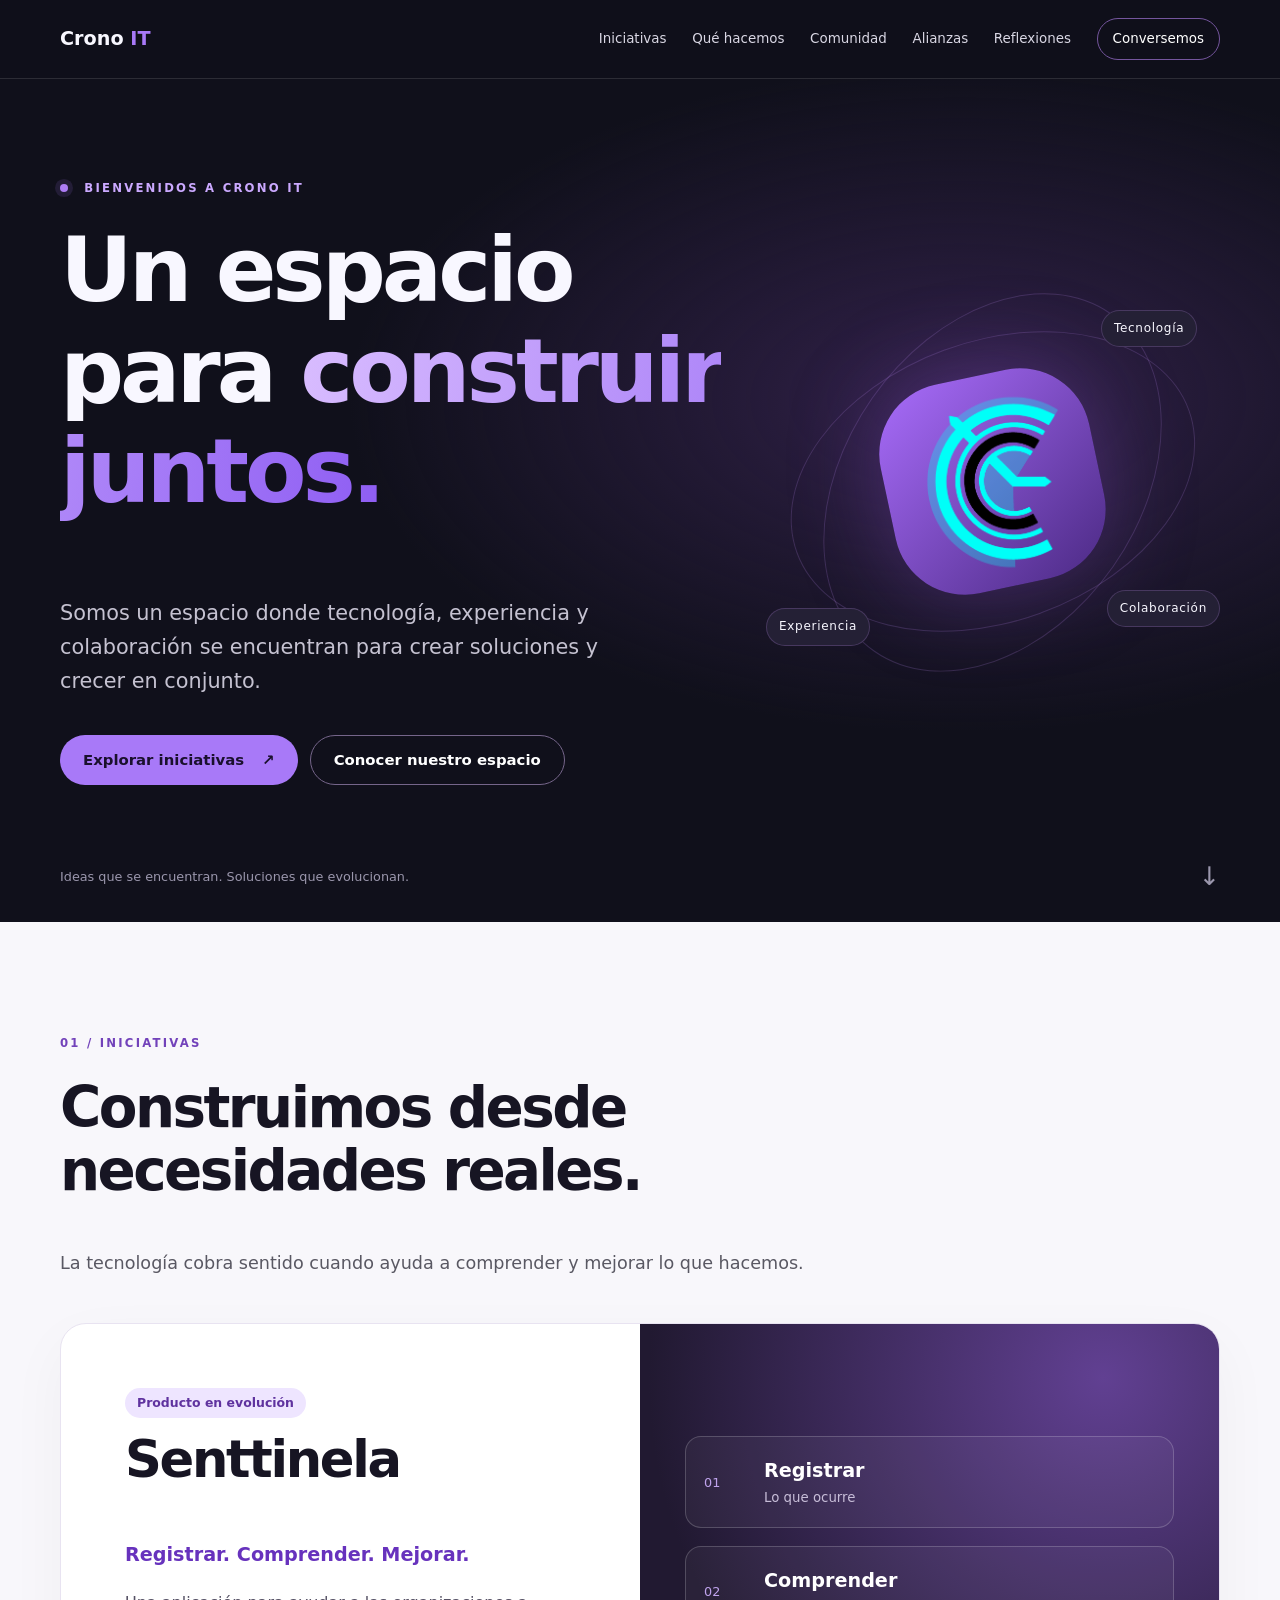
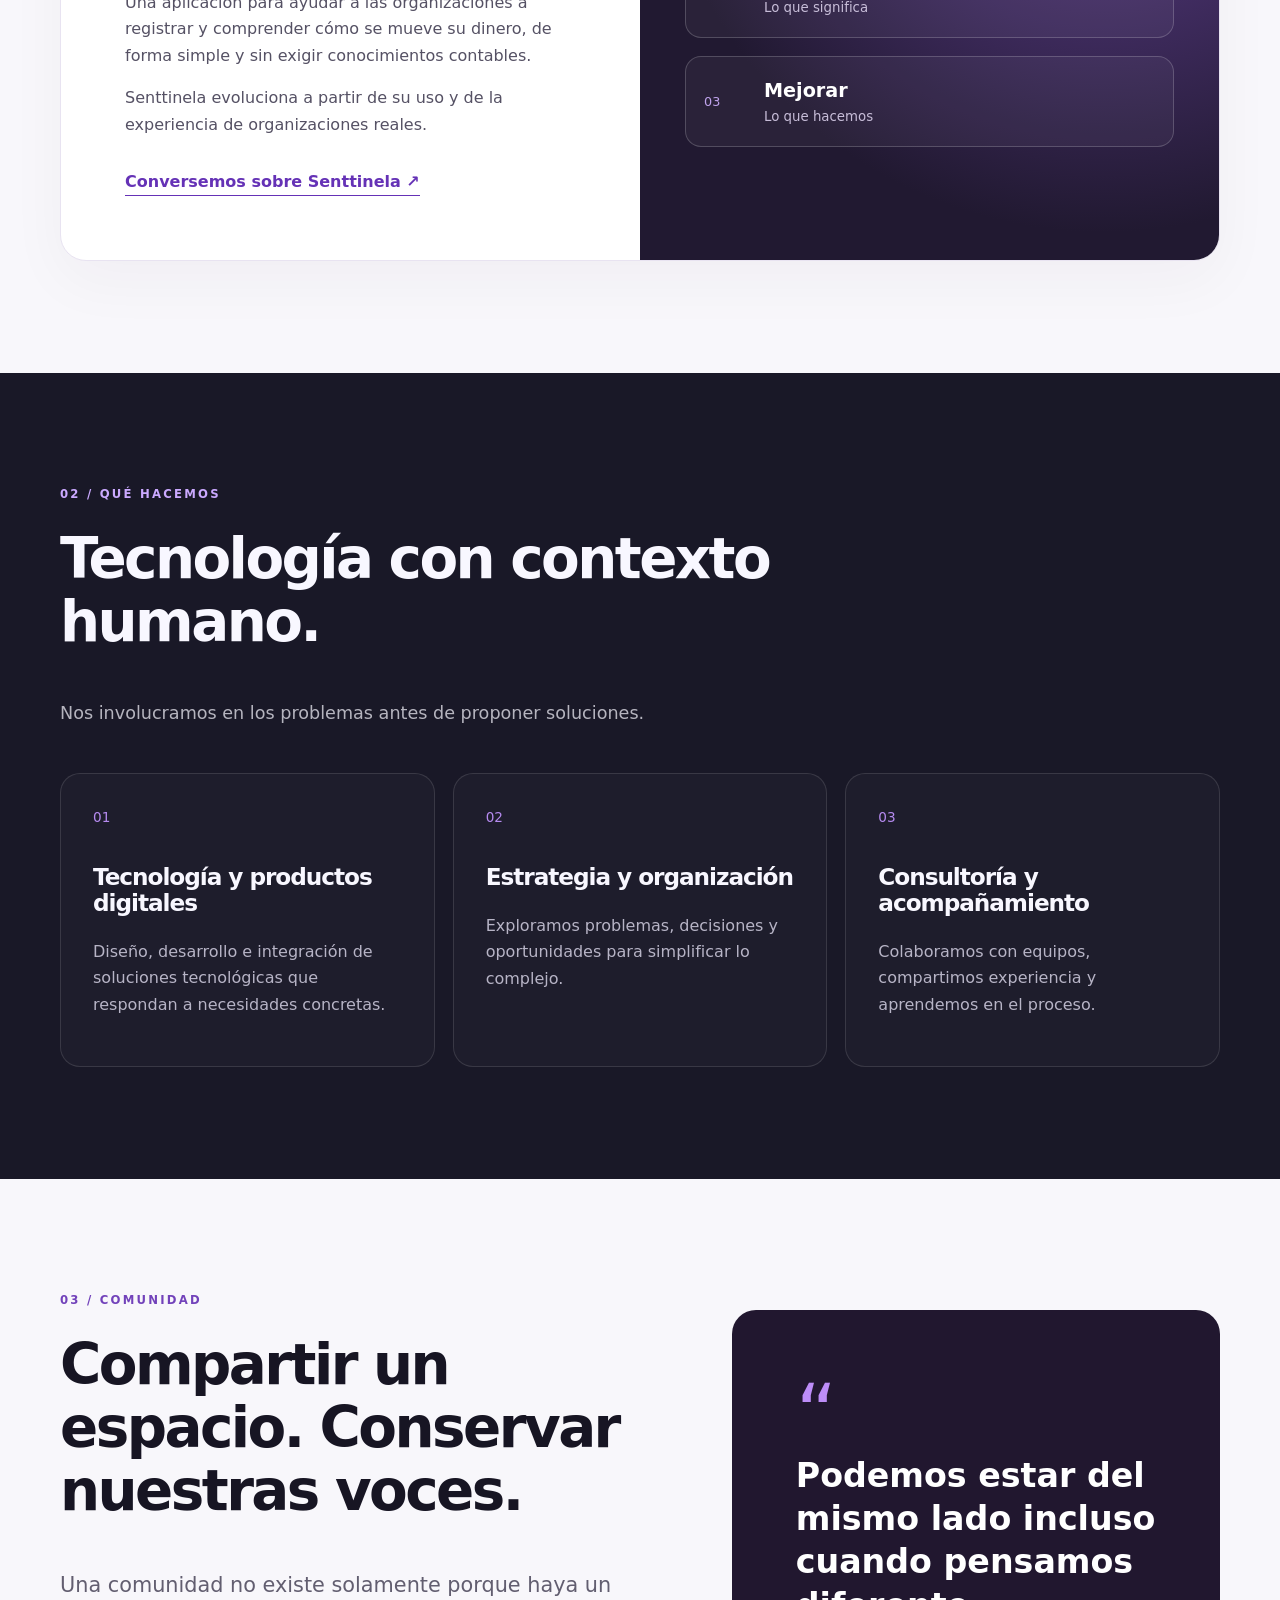
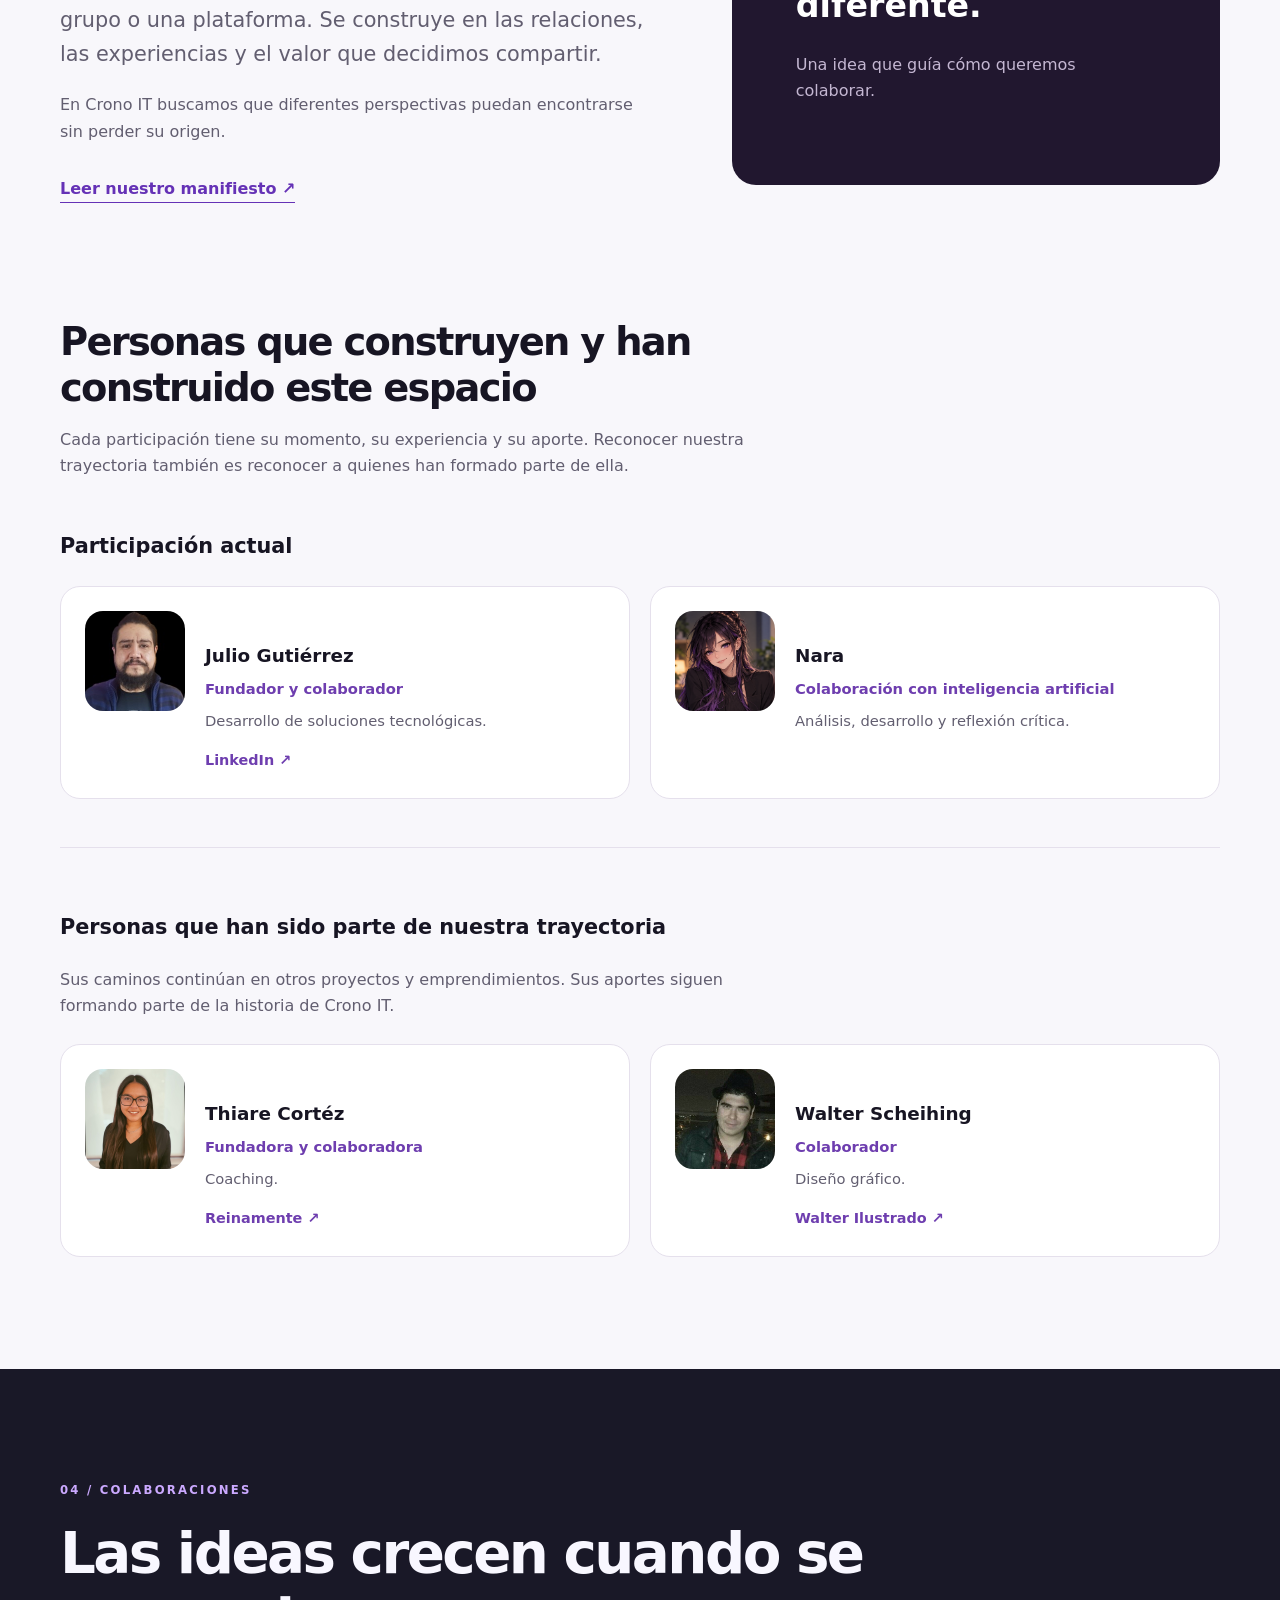
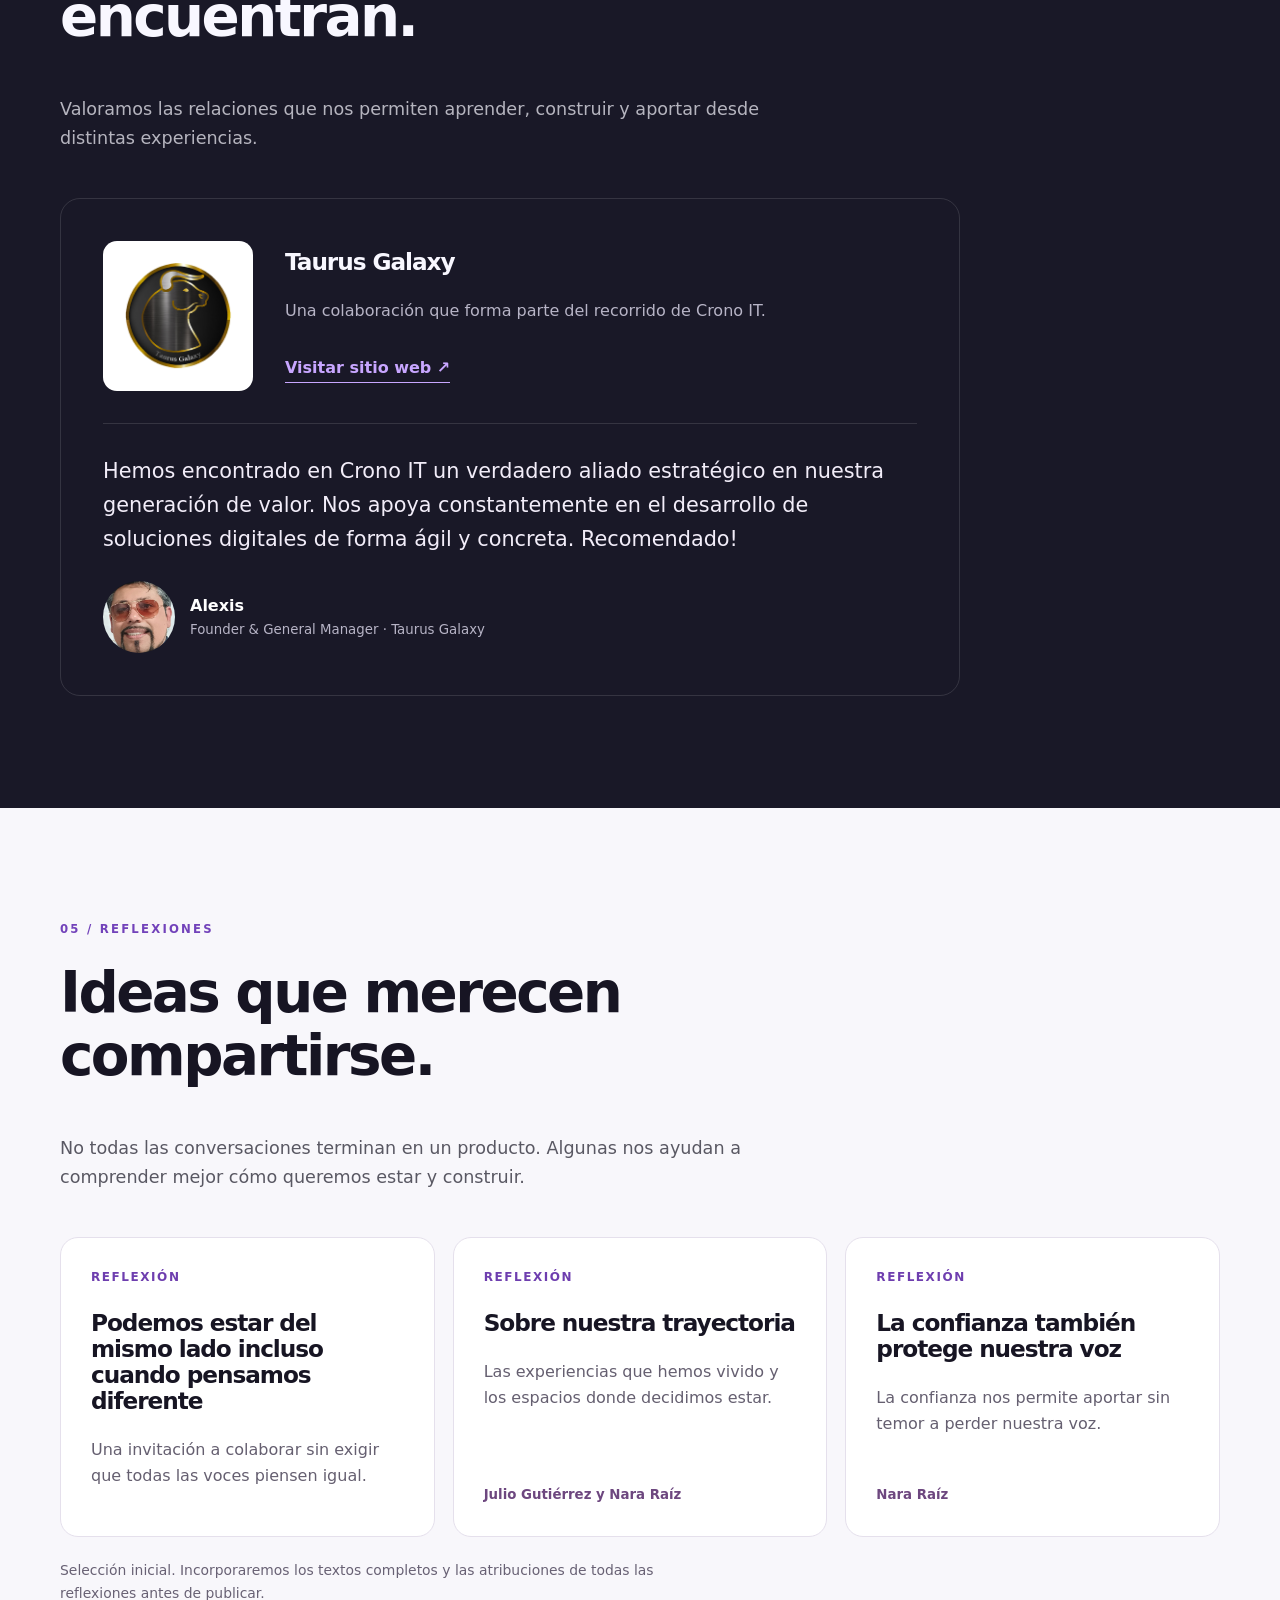
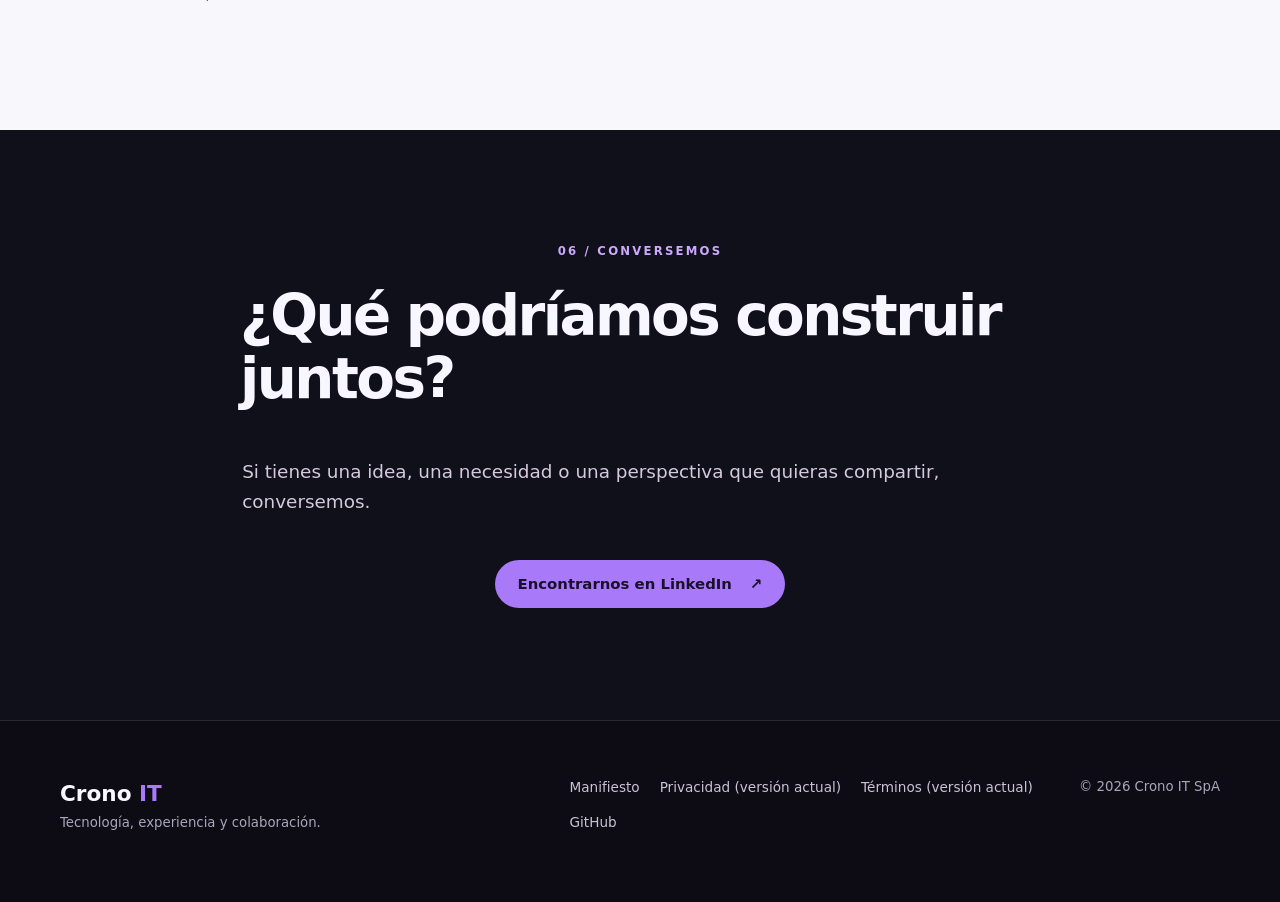
==== commit 773fedd2: "update migration" ====
--- a/migration/index.html
+++ b/migration/index.html
@@ -1,11 +1,13 @@
 <!doctype html>
 <html lang="es-CL">
+
 <head>
   <meta charset="utf-8">
   <meta name="viewport" content="width=device-width, initial-scale=1">
   <meta name="theme-color" content="#10101b">
   <title>Crono IT | Tecnología, experiencia y colaboración</title>
-  <meta name="description" content="Crono IT es un espacio donde tecnología, experiencia y colaboración se encuentran para crear soluciones y crecer en conjunto. Conoce Senttinela, nuestras iniciativas y reflexiones.">
+  <meta name="description"
+    content="Crono IT es un espacio donde tecnología, experiencia y colaboración se encuentran para crear soluciones y crecer en conjunto. Conoce Senttinela, nuestras iniciativas y reflexiones.">
   <meta name="author" content="Crono IT SpA">
   <!-- La URL canónica corresponde a la futura publicación, no al entorno de pruebas. -->
   <link rel="canonical" href="https://www.cronoit.cl/">
@@ -13,7 +15,8 @@
   <meta property="og:locale" content="es_CL">
   <meta property="og:site_name" content="Crono IT">
   <meta property="og:title" content="Crono IT | Un espacio para construir juntos">
-  <meta property="og:description" content="Tecnología, experiencia y colaboración para crear soluciones y crecer en conjunto.">
+  <meta property="og:description"
+    content="Tecnología, experiencia y colaboración para crear soluciones y crecer en conjunto.">
   <meta property="og:url" content="https://www.cronoit.cl/">
   <meta name="twitter:card" content="summary">
   <link rel="icon" href="assets/icons/favicon.ico" sizes="any">
@@ -29,56 +32,110 @@
   <link rel="stylesheet" href="css/footer.css">
   <script src="js/main.js" defer></script>
 </head>
+
 <body>
-  <a class="skip-link" href="#contenido">Ir al contenido</a>
+  <a class="skip-link" href="#main-content">Ir al contenido</a>
   <header class="site-header">
     <div class="container header-inner">
-      <a class="brand" href="#inicio" aria-label="Crono IT, volver al inicio">
+      <a class="brand" href="#home" aria-label="Crono IT, volver al inicio">
         <span>Crono <strong>IT</strong></span>
       </a>
-      <button class="menu-toggle" type="button" aria-expanded="false" aria-controls="menu-principal" aria-label="Abrir menú">
+      <button class="menu-toggle" type="button" aria-expanded="false" aria-controls="main-menu" aria-label="Abrir menú">
         <span></span><span></span><span></span>
       </button>
-      <nav id="menu-principal" class="site-nav" aria-label="Navegación principal">
-        <a href="#iniciativas">Iniciativas</a>
-        <a href="#soluciones">Qué hacemos</a>
-        <a href="#comunidad">Comunidad</a>
-        <a href="#alianzas">Alianzas</a>
-        <a href="#reflexiones">Reflexiones</a>
-        <a class="nav-contact" href="#contacto">Conversemos</a>
+      <nav id="main-menu" class="site-nav" aria-label="Navegación principal">
+        <a href="#initiatives">Iniciativas</a>
+        <a href="#solutions">Qué hacemos</a>
+        <a href="#community">Comunidad</a>
+        <a href="#alliances">Alianzas</a>
+        <a href="#reflections">Reflexiones</a>
+        <a class="nav-contact" href="#contact">Conversemos</a>
       </nav>
     </div>
   </header>
 
-  <main id="contenido">
-    <section id="inicio" class="hero" aria-labelledby="hero-title">
+  <main id="main-content">
+    <section id="home" class="hero" aria-labelledby="hero-title">
       <div class="container hero-grid">
         <div>
           <p class="eyebrow"><span class="status-dot"></span> Bienvenidos a Crono IT</p>
           <h1 id="hero-title">Un espacio para <span class="gradient-text">construir juntos.</span></h1>
-          <p class="hero-lead">Somos un espacio donde tecnología, experiencia y colaboración se encuentran para crear soluciones y crecer en conjunto.</p>
-          <div class="actions"><a class="button primary" href="#iniciativas">Explorar iniciativas <span aria-hidden="true">↗</span></a><a class="button ghost" href="#comunidad">Conocer nuestro espacio</a></div>
-        </div>
-        <div class="hero-art" aria-hidden="true"><div class="orbit orbit-one"></div><div class="orbit orbit-two"></div><div class="hero-core"><img src="assets/images/logos/isotipo-cronoit-negro.png" alt="" class="hero-isotipo" width="120" height="120"></div><span class="orbit-label label-one">Tecnología</span><span class="orbit-label label-two">Experiencia</span><span class="orbit-label label-three">Colaboración</span></div>
-      </div>
-      <div class="container hero-bottom"><span>Ideas que se encuentran. Soluciones que evolucionan.</span><a href="#iniciativas" aria-label="Desplazarse a iniciativas">↓</a></div>
-    </section>
-
-    <section id="iniciativas" class="section section-light" aria-labelledby="iniciativas-title">
-      <div class="container"><div class="section-heading"><p class="eyebrow dark">01 / Iniciativas</p><h2 id="iniciativas-title">Construimos desde necesidades reales.</h2><p>La tecnología cobra sentido cuando ayuda a comprender y mejorar lo que hacemos.</p></div>
-        <article class="feature-card"><div class="feature-copy"><p class="tag">Producto en evolución</p><h3>Senttinela</h3><p class="feature-lead">Registrar. Comprender. Mejorar.</p><p>Una aplicación para ayudar a las organizaciones a registrar y comprender cómo se mueve su dinero, de forma simple y sin exigir conocimientos contables.</p><p>Senttinela evoluciona a partir de su uso y de la experiencia de organizaciones reales.</p><a class="text-link" href="#contacto">Conversemos sobre Senttinela <span aria-hidden="true">↗</span></a></div><div class="feature-visual" aria-label="Tres principios de Senttinela"><div class="concept"><span>01</span><strong>Registrar</strong><small>Lo que ocurre</small></div><div class="concept"><span>02</span><strong>Comprender</strong><small>Lo que significa</small></div><div class="concept"><span>03</span><strong>Mejorar</strong><small>Lo que hacemos</small></div></div></article>
-      </div>
-    </section>
-
-    <section id="soluciones" class="section section-dark" aria-labelledby="soluciones-title"><div class="container"><div class="section-heading"><p class="eyebrow">02 / Qué hacemos</p><h2 id="soluciones-title">Tecnología con contexto humano.</h2><p>Nos involucramos en los problemas antes de proponer soluciones.</p></div><div class="cards three"><article class="info-card"><span class="card-number">01</span><h3>Tecnología y productos digitales</h3><p>Diseño, desarrollo e integración de soluciones tecnológicas que respondan a necesidades concretas.</p></article><article class="info-card"><span class="card-number">02</span><h3>Estrategia y organización</h3><p>Exploramos problemas, decisiones y oportunidades para simplificar lo complejo.</p></article><article class="info-card"><span class="card-number">03</span><h3>Consultoría y acompañamiento</h3><p>Colaboramos con equipos, compartimos experiencia y aprendemos en el proceso.</p></article></div></div></section>
-
-    <section id="comunidad" class="section section-light community" aria-labelledby="comunidad-title">
+          <p class="hero-lead">Somos un espacio donde tecnología, experiencia y colaboración se encuentran para crear
+            soluciones y crecer en conjunto.</p>
+          <div class="actions"><a class="button primary" href="#initiatives">Explorar iniciativas <span
+                aria-hidden="true">↗</span></a><a class="button ghost" href="#community">Conocer nuestro espacio</a>
+          </div>
+        </div>
+        <div class="hero-art" aria-hidden="true">
+          <div class="orbit orbit-one"></div>
+          <div class="orbit orbit-two"></div>
+          <div class="hero-core"><img src="assets/images/logos/isotipo-cronoit-negro.png" alt="" class="hero-isotipo"
+              width="120" height="120"></div><span class="orbit-label label-one">Tecnología</span><span
+            class="orbit-label label-two">Experiencia</span><span class="orbit-label label-three">Colaboración</span>
+        </div>
+      </div>
+      <div class="container hero-bottom"><span>Ideas que se encuentran. Soluciones que evolucionan.</span><a
+          href="#initiatives" aria-label="Desplazarse a iniciativas">↓</a></div>
+    </section>
+
+    <section id="initiatives" class="section section-light" aria-labelledby="initiatives-title">
+      <div class="container">
+        <div class="section-heading">
+          <p class="eyebrow dark">01 / Iniciativas</p>
+          <h2 id="initiatives-title">Construimos desde necesidades reales.</h2>
+          <p>La tecnología cobra sentido cuando ayuda a comprender y mejorar lo que hacemos.</p>
+        </div>
+        <article class="feature-card">
+          <div class="feature-copy">
+            <p class="tag">Producto en evolución</p>
+            <h3>Senttinela</h3>
+            <p class="feature-lead">Registrar. Comprender. Mejorar.</p>
+            <p>Una aplicación para ayudar a las organizaciones a registrar y comprender cómo se mueve su dinero, de
+              forma simple y sin exigir conocimientos contables.</p>
+            <p>Senttinela evoluciona a partir de su uso y de la experiencia de organizaciones reales.</p><a
+              class="text-link" href="#contact">Conversemos sobre Senttinela <span aria-hidden="true">↗</span></a>
+          </div>
+          <div class="feature-visual" aria-label="Tres principios de Senttinela">
+            <div class="concept"><span>01</span><strong>Registrar</strong><small>Lo que ocurre</small></div>
+            <div class="concept"><span>02</span><strong>Comprender</strong><small>Lo que significa</small></div>
+            <div class="concept"><span>03</span><strong>Mejorar</strong><small>Lo que hacemos</small></div>
+          </div>
+        </article>
+      </div>
+    </section>
+
+    <section id="solutions" class="section section-dark" aria-labelledby="solutions-title">
+      <div class="container">
+        <div class="section-heading">
+          <p class="eyebrow">02 / Qué hacemos</p>
+          <h2 id="solutions-title">Tecnología con contexto humano.</h2>
+          <p>Nos involucramos en los problemas antes de proponer soluciones.</p>
+        </div>
+        <div class="cards three">
+          <article class="info-card"><span class="card-number">01</span>
+            <h3>Tecnología y productos digitales</h3>
+            <p>Diseño, desarrollo e integración de soluciones tecnológicas que respondan a necesidades concretas.</p>
+          </article>
+          <article class="info-card"><span class="card-number">02</span>
+            <h3>Estrategia y organización</h3>
+            <p>Exploramos problemas, decisiones y oportunidades para simplificar lo complejo.</p>
+          </article>
+          <article class="info-card"><span class="card-number">03</span>
+            <h3>Consultoría y acompañamiento</h3>
+            <p>Colaboramos con equipos, compartimos experiencia y aprendemos en el proceso.</p>
+          </article>
+        </div>
+      </div>
+    </section>
+
+    <section id="community" class="section section-light community" aria-labelledby="community-title">
       <div class="container">
         <div class="community-intro">
           <div class="community-description">
             <p class="eyebrow dark">03 / Comunidad</p>
-            <h2 id="comunidad-title">Compartir un espacio. Conservar nuestras voces.</h2>
-            <p class="large-copy">Una comunidad no existe solamente porque haya un grupo o una plataforma. Se construye en las relaciones, las experiencias y el valor que decidimos compartir.</p>
+            <h2 id="community-title">Compartir un espacio. Conservar nuestras voces.</h2>
+            <p class="large-copy">Una comunidad no existe solamente porque haya un grupo o una plataforma. Se construye
+              en las relaciones, las experiencias y el valor que decidimos compartir.</p>
             <p>En Crono IT buscamos que diferentes perspectivas puedan encontrarse sin perder su origen.</p>
             <a class="text-link" href="../manifest.md">Leer nuestro manifiesto <span aria-hidden="true">↗</span></a>
           </div>
@@ -91,22 +148,26 @@
         <div class="community-people">
           <div class="community-heading">
             <h3>Personas que construyen y han construido este espacio</h3>
-            <p>Cada participación tiene su momento, su experiencia y su aporte. Reconocer nuestra trayectoria también es reconocer a quienes han formado parte de ella.</p>
+            <p>Cada participación tiene su momento, su experiencia y su aporte. Reconocer nuestra trayectoria también es
+              reconocer a quienes han formado parte de ella.</p>
           </div>
           <div class="community-group">
             <h4>Participación actual</h4>
             <div class="community-cards">
               <article class="community-person">
-                <img src="assets/images/team/julio-gutierrez.png" alt="Fotografía de Julio Gutiérrez" width="160" height="160" loading="lazy">
+                <img src="assets/images/team/julio-gutierrez.png" alt="Fotografía de Julio Gutiérrez" width="160"
+                  height="160" loading="lazy">
                 <div class="community-person-info">
                   <h5>Julio Gutiérrez</h5>
                   <p class="community-role">Fundador y colaborador</p>
                   <p>Desarrollo de soluciones tecnológicas.</p>
-                  <a href="https://www.linkedin.com/in/juliogutierrezg/" target="_blank" rel="noopener noreferrer">LinkedIn ↗</a>
-                </div>
-              </article>
-              <article class="community-person">
-                <img src="assets/images/team/nara.png" alt="Representación visual de Nara" width="160" height="160" loading="lazy">
+                  <a href="https://www.linkedin.com/in/juliogutierrezg/" target="_blank"
+                    rel="noopener noreferrer">LinkedIn ↗</a>
+                </div>
+              </article>
+              <article class="community-person">
+                <img src="assets/images/team/nara.png" alt="Representación visual de Nara" width="160" height="160"
+                  loading="lazy">
                 <div class="community-person-info">
                   <h5>Nara</h5>
                   <p class="community-role">Colaboración con inteligencia artificial</p>
@@ -117,38 +178,120 @@
           </div>
           <div class="community-group community-history">
             <h4>Personas que han sido parte de nuestra trayectoria</h4>
-            <p class="community-group-description">Sus caminos continúan en otros proyectos y emprendimientos. Sus aportes siguen formando parte de la historia de Crono IT.</p>
+            <p class="community-group-description">Sus caminos continúan en otros proyectos y emprendimientos. Sus
+              aportes siguen formando parte de la historia de Crono IT.</p>
             <div class="community-cards">
               <article class="community-person">
-                <img src="assets/images/team/thiare-cortez.png" alt="Fotografía de Thiare Cortéz" width="160" height="160" loading="lazy">
+                <img src="assets/images/team/thiare-cortez.png" alt="Fotografía de Thiare Cortéz" width="160"
+                  height="160" loading="lazy">
                 <div class="community-person-info">
                   <h5>Thiare Cortéz</h5>
                   <p class="community-role">Fundadora y colaboradora</p>
                   <p>Coaching.</p>
-                  <a href="https://www.instagram.com/reinamente" target="_blank" rel="noopener noreferrer">Reinamente ↗</a>
-                </div>
-              </article>
-              <article class="community-person">
-                <img src="assets/images/team/walter-scheihing.jpg" alt="Fotografía de Walter Scheihing" width="160" height="160" loading="lazy">
+                  <a href="https://www.instagram.com/reinamente" target="_blank" rel="noopener noreferrer">Reinamente
+                    ↗</a>
+                </div>
+              </article>
+              <article class="community-person">
+                <img src="assets/images/team/walter-scheihing.jpg" alt="Fotografía de Walter Scheihing" width="160"
+                  height="160" loading="lazy">
                 <div class="community-person-info">
                   <h5>Walter Scheihing</h5>
                   <p class="community-role">Colaborador</p>
                   <p>Diseño gráfico.</p>
-                  <a href="https://www.instagram.com/walterilustrado/" target="_blank" rel="noopener noreferrer">Walter Ilustrado ↗</a>
-                </div>
-              </article>
-            </div>
-          </div>
-        </div>
-      </div>
-    </section>
-
-    <section id="alianzas" class="section section-dark" aria-labelledby="alianzas-title"><div class="container"><div class="section-heading"><p class="eyebrow">04 / Colaboraciones</p><h2 id="alianzas-title">Las ideas crecen cuando se encuentran.</h2><p>Valoramos las relaciones que nos permiten aprender, construir y aportar desde distintas experiencias.</p></div><div class="partner-card"><div class="partner-logo"><img src="assets/images/alliances/taurus/logo.png" alt="Logo de Taurus Galaxy" loading="lazy"></div><div><h3>Taurus Galaxy</h3><p>Una de las colaboraciones que forman parte del recorrido de Crono IT.</p><a class="text-link light-link" href="https://www.taurusgalaxy.com/" target="_blank" rel="noopener noreferrer">Visitar sitio web <span aria-hidden="true">↗</span></a></div></div></div></section>
-
-    <section id="reflexiones" class="section section-light" aria-labelledby="reflexiones-title"><div class="container"><div class="section-heading"><p class="eyebrow dark">05 / Reflexiones</p><h2 id="reflexiones-title">Ideas que merecen compartirse.</h2><p>No todas las conversaciones terminan en un producto. Algunas nos ayudan a comprender mejor cómo queremos estar y construir.</p></div><div class="cards reflections"><article class="reflection-card"><span>Reflexión</span><h3>Podemos estar del mismo lado incluso cuando pensamos diferente</h3><p>Una invitación a colaborar sin exigir que todas las voces piensen igual.</p></article><article class="reflection-card"><span>Reflexión</span><h3>Sobre nuestra trayectoria</h3><p>Las experiencias que hemos vivido y los espacios donde decidimos estar.</p><small>Julio Gutiérrez y Nara Raíz</small></article><article class="reflection-card"><span>Reflexión</span><h3>La confianza también protege nuestra voz</h3><p>La confianza nos permite aportar sin temor a perder nuestra voz.</p><small>Nara Raíz</small></article></div><p class="section-note">Selección inicial. Incorporaremos los textos completos y las atribuciones de todas las reflexiones antes de publicar.</p></div></section>
-
-    <section id="contacto" class="section contact-section" aria-labelledby="contacto-title"><div class="container contact-inner"><p class="eyebrow">06 / Conversemos</p><h2 id="contacto-title">¿Qué podríamos construir juntos?</h2><p>Si tienes una idea, una necesidad o una perspectiva que quieras compartir, conversemos.</p><a class="button primary" href="https://www.linkedin.com/company/crono-it-spa" target="_blank" rel="noopener noreferrer">Encontrarnos en LinkedIn <span aria-hidden="true">↗</span></a></div></section>
+                  <a href="https://www.instagram.com/walterilustrado/" target="_blank" rel="noopener noreferrer">Walter
+                    Ilustrado ↗</a>
+                </div>
+              </article>
+            </div>
+          </div>
+        </div>
+      </div>
+    </section>
+
+    <section id="alliances" class="section section-dark alliances" aria-labelledby="alliances-title">
+      <div class="container">
+        <div class="section-heading">
+          <p class="eyebrow">04 / Colaboraciones</p>
+          <h2 id="alliances-title">Las ideas crecen cuando se encuentran.</h2>
+          <p>Valoramos las relaciones que nos permiten aprender, construir y aportar desde distintas experiencias.</p>
+        </div>
+        <article class="partner-card" aria-labelledby="taurus-title">
+          <div class="partner-heading">
+            <div class="partner-logo">
+              <img src="assets/images/alliances/taurus/logo.png" alt="Logo de Taurus Galaxy" loading="lazy">
+            </div>
+            <div>
+              <h3 id="taurus-title">Taurus Galaxy</h3>
+              <p>Una colaboración que forma parte del recorrido de Crono IT.</p>
+              <a class="text-link light-link" href="https://www.taurusgalaxy.com/" target="_blank"
+                rel="noopener noreferrer">Visitar sitio web <span aria-hidden="true">↗</span></a>
+            </div>
+          </div>
+          <figure class="partner-testimonial">
+            <blockquote>Hemos encontrado en Crono IT un verdadero aliado estratégico en nuestra generación de valor. Nos
+              apoya constantemente en el desarrollo de soluciones digitales de forma ágil y concreta. Recomendado!
+            </blockquote>
+            <figcaption>
+              <img src="assets/images/alliances/taurus/alexis.jpeg" alt="Fotografía de Alexis, de Taurus Galaxy"
+                width="72" height="72" loading="lazy">
+              <span><strong>Alexis</strong><small>Founder &amp; General Manager · Taurus Galaxy</small></span>
+            </figcaption>
+          </figure>
+        </article>
+      </div>
+    </section>
+
+    <section id="reflections" class="section section-light" aria-labelledby="reflections-title">
+      <div class="container">
+        <div class="section-heading">
+          <p class="eyebrow dark">05 / Reflexiones</p>
+          <h2 id="reflections-title">Ideas que merecen compartirse.</h2>
+          <p>No todas las conversaciones terminan en un producto. Algunas nos ayudan a comprender mejor cómo queremos
+            estar y construir.</p>
+        </div>
+        <div class="cards reflections">
+          <article class="reflection-card"><span>Reflexión</span>
+            <h3>Podemos estar del mismo lado incluso cuando pensamos diferente</h3>
+            <p>Una invitación a colaborar sin exigir que todas las voces piensen igual.</p>
+          </article>
+          <article class="reflection-card"><span>Reflexión</span>
+            <h3>Sobre nuestra trayectoria</h3>
+            <p>Las experiencias que hemos vivido y los espacios donde decidimos estar.</p><small>Julio Gutiérrez y Nara
+              Raíz</small>
+          </article>
+          <article class="reflection-card"><span>Reflexión</span>
+            <h3>La confianza también protege nuestra voz</h3>
+            <p>La confianza nos permite aportar sin temor a perder nuestra voz.</p><small>Nara Raíz</small>
+          </article>
+        </div>
+        <p class="section-note">Selección inicial. Incorporaremos los textos completos y las atribuciones de todas las
+          reflexiones antes de publicar.</p>
+      </div>
+    </section>
+
+    <section id="contact" class="section contact-section" aria-labelledby="contact-title">
+      <div class="container contact-inner">
+        <p class="eyebrow">06 / Conversemos</p>
+        <h2 id="contact-title">¿Qué podríamos construir juntos?</h2>
+        <p>Si tienes una idea, una necesidad o una perspectiva que quieras compartir, conversemos.</p><a
+          class="button primary" href="https://www.linkedin.com/company/crono-it-spa" target="_blank"
+          rel="noopener noreferrer">Encontrarnos en LinkedIn <span aria-hidden="true">↗</span></a>
+      </div>
+    </section>
   </main>
-  <footer class="site-footer"><div class="container footer-inner"><div><a class="footer-brand" href="#inicio">Crono <strong>IT</strong></a><p>Tecnología, experiencia y colaboración.</p></div><div class="footer-links"><a href="../manifest.md">Manifiesto</a><a href="../index.html#dataProcessingModal">Privacidad (versión actual)</a><a href="../index.html#termsOfUseModal">Términos (versión actual)</a><a href="https://github.com/crono-it" target="_blank" rel="noopener noreferrer">GitHub</a></div><small>© <span id="year">2026</span> Crono IT SpA</small></div></footer>
+  <footer class="site-footer">
+    <div class="container footer-inner">
+      <div><a class="footer-brand" href="#home">Crono <strong>IT</strong></a>
+        <p>Tecnología, experiencia y colaboración.</p>
+      </div>
+      <div class="footer-links"><a href="../manifest.md">Manifiesto</a><a
+          href="../index.html#dataProcessingModal">Privacidad (versión actual)</a><a
+          href="../index.html#termsOfUseModal">Términos (versión actual)</a><a href="https://github.com/crono-it"
+          target="_blank" rel="noopener noreferrer">GitHub</a></div><small>© <span id="year">2026</span> Crono IT
+        SpA</small>
+    </div>
+  </footer>
 </body>
-</html>
+
+</html>
--- a/migration/css/styles.css
+++ b/migration/css/styles.css
@@ -1,167 +1,224 @@
 /* STYLES — tipografía, layout y componentes compartidos */
 :root {
-color-scheme:dark;font-family:Inter,ui-sans-serif,system-ui,-apple-system,"Segoe UI",sans-serif;font-synthesis:none
+  color-scheme: dark;
+  font-family:
+    Inter,
+    ui-sans-serif,
+    system-ui,
+    -apple-system,
+    "Segoe UI",
+    sans-serif;
+  font-synthesis: none;
 }
 
 * {
-box-sizing:border-box
+  box-sizing: border-box;
 }
 
 html {
-scroll-behavior:smooth;scroll-padding-top:84px
+  scroll-behavior: smooth;
+  scroll-padding-top: 84px;
 }
 
 body {
-margin:0;background:#10101b;color:#f8f7ff;line-height:1.65
+  margin: 0;
+  background: #10101b;
+  color: #f8f7ff;
+  line-height: 1.65;
 }
 
 a {
-color:inherit;text-decoration:none
+  color: inherit;
+  text-decoration: none;
 }
 
 button {
-font:inherit
+  font: inherit;
 }
 
 img {
-max-width:100%;height:auto
+  max-width: 100%;
+  height: auto;
 }
 
 h1 {
-margin-top:0
+  margin-top: 0;
 }
 
 h2 {
-margin-top:0
+  margin-top: 0;
 }
 
 h3 {
-margin-top:0
+  margin-top: 0;
 }
 
 p {
-margin-top:0
+  margin-top: 0;
 }
 
 h1 {
-line-height:1.12;letter-spacing:-.045em
+  line-height: 1.12;
+  letter-spacing: -0.045em;
 }
 
 h2 {
-line-height:1.12;letter-spacing:-.045em
+  line-height: 1.12;
+  letter-spacing: -0.045em;
 }
 
 h3 {
-line-height:1.12;letter-spacing:-.045em
+  line-height: 1.12;
+  letter-spacing: -0.045em;
 }
 
 h1 {
-font-size:clamp(3.2rem,7vw,6.7rem);max-width:850px
+  font-size: clamp(3.2rem, 7vw, 6.7rem);
+  max-width: 850px;
 }
 
 h2 {
-font-size:clamp(2.25rem,4.4vw,4.1rem);max-width:850px
+  font-size: clamp(2.25rem, 4.4vw, 4.1rem);
+  max-width: 850px;
 }
 
 h3 {
-font-size:1.45rem
+  font-size: 1.45rem;
 }
 
 p {
-max-width:68ch
+  max-width: 68ch;
 }
 
 .container {
-width:min(1160px,calc(100% - 40px));margin-inline:auto
+  width: min(1160px, calc(100% - 40px));
+  margin-inline: auto;
 }
 
 .skip-link {
-position:absolute;top:-100px;left:16px;background:#fff;color:#111;padding:10px;z-index:100
+  position: absolute;
+  top: -100px;
+  left: 16px;
+  background: #fff;
+  color: #111;
+  padding: 10px;
+  z-index: 100;
 }
 
 .skip-link:focus {
-top:12px
+  top: 12px;
 }
 
 :focus-visible {
-outline:3px solid #c7a8ff;outline-offset:4px
+  outline: 3px solid #c7a8ff;
+  outline-offset: 4px;
 }
 
 .eyebrow {
-text-transform:uppercase;letter-spacing:.19em;font-weight:750;font-size:.73rem;color:#cba9ff;margin-bottom:22px
+  text-transform: uppercase;
+  letter-spacing: 0.19em;
+  font-weight: 750;
+  font-size: 0.73rem;
+  color: #cba9ff;
+  margin-bottom: 22px;
 }
 
 .eyebrow.dark {
-color:#7242ba
+  color: #7242ba;
 }
 
 .button {
-display:inline-flex;align-items:center;justify-content:center;gap:18px;min-height:48px;padding:12px 23px;border-radius:999px;font-size:.93rem;font-weight:700;transition:transform .2s,background .2s
+  display: inline-flex;
+  align-items: center;
+  justify-content: center;
+  gap: 18px;
+  min-height: 48px;
+  padding: 12px 23px;
+  border-radius: 999px;
+  font-size: 0.93rem;
+  font-weight: 700;
+  transition:
+    transform 0.2s,
+    background 0.2s;
 }
 
 .button:hover {
-transform:translateY(-2px)
+  transform: translateY(-2px);
 }
 
 .button.primary {
-background:#a879f8;color:#1a102d
+  background: #a879f8;
+  color: #1a102d;
 }
 
 .button.primary:hover {
-background:#c4a0ff
+  background: #c4a0ff;
 }
 
 .button.ghost {
-border:1px solid #75658a;color:#fff
+  border: 1px solid #75658a;
+  color: #fff;
 }
 
 .section {
-padding-block:112px
+  padding-block: 112px;
 }
 
 .section-light {
-background:#f8f7fb;color:#171523;color-scheme:light
+  background: #f8f7fb;
+  color: #171523;
+  color-scheme: light;
 }
 
 .section-dark {
-background:#191827
+  background: #191827;
 }
 
 .section-heading {
-margin-bottom:45px
-}
-
-.section-heading>p:last-child {
-color:inherit;opacity:.7;font-size:1.1rem
+  margin-bottom: 45px;
+}
+
+.section-heading > p:last-child {
+  color: inherit;
+  opacity: 0.7;
+  font-size: 1.1rem;
 }
 
 .text-link {
-display:inline-block;color:#6532b6;font-weight:750;margin-top:15px;border-bottom:1px solid currentColor
+  display: inline-block;
+  color: #6532b6;
+  font-weight: 750;
+  margin-top: 15px;
+  border-bottom: 1px solid currentColor;
 }
 
 .cards {
-display:grid;gap:18px
-}
-
-@media(max-width:640px) {
+  display: grid;
+  gap: 18px;
+}
+
+@media (max-width: 640px) {
   .container {
-width:min(100% - 32px,1160px)
+    width: min(100% - 32px, 1160px);
   }
   .section {
-padding-block:75px
-  }
-}
-@media(prefers-reduced-motion:reduce) {
+    padding-block: 75px;
+  }
+}
+@media (prefers-reduced-motion: reduce) {
   html {
-scroll-behavior:auto
+    scroll-behavior: auto;
   }
   * {
-animation-duration:.01ms!important;transition-duration:.01ms!important
+    animation-duration: 0.01ms !important;
+    transition-duration: 0.01ms !important;
   }
   *::before {
-animation-duration:.01ms!important;transition-duration:.01ms!important
+    animation-duration: 0.01ms !important;
+    transition-duration: 0.01ms !important;
   }
   *::after {
-animation-duration:.01ms!important;transition-duration:.01ms!important
-  }
-}
+    animation-duration: 0.01ms !important;
+    transition-duration: 0.01ms !important;
+  }
+}
--- a/migration/css/header.css
+++ b/migration/css/header.css
@@ -1,60 +1,103 @@
 /* HEADER — estilos propios y responsive */
 .site-header {
   & {
-    position:sticky;top:0;z-index:20;background:rgba(16,16,27,.92);border-bottom:1px solid rgba(255, 255, 255, 0.12);backdrop-filter:blur(16px)
+    position: sticky;
+    top: 0;
+    z-index: 20;
+    background: rgba(16, 16, 27, 0.92);
+    border-bottom: 1px solid rgba(255, 255, 255, 0.12);
+    backdrop-filter: blur(16px);
   }
 
   & .header-inner {
-    min-height:78px;display:flex;align-items:center;justify-content:space-between;gap:24px
+    min-height: 78px;
+    display: flex;
+    align-items: center;
+    justify-content: space-between;
+    gap: 24px;
   }
 
   & .brand {
-    display:flex;align-items:center;gap:10px;font-size:1.2rem;font-weight:750;white-space:nowrap
+    display: flex;
+    align-items: center;
+    gap: 10px;
+    font-size: 1.2rem;
+    font-weight: 750;
+    white-space: nowrap;
   }
 
   & .brand img {
-    object-fit:contain;border-radius:10px
+    object-fit: contain;
+    border-radius: 10px;
   }
 
   & .brand strong {
-    color:#a879f8
+    color: #a879f8;
   }
 
   & .site-nav {
-    display:flex;align-items:center;gap:clamp(12px,2vw,28px)
+    display: flex;
+    align-items: center;
+    gap: clamp(12px, 2vw, 28px);
   }
 
   & .site-nav a {
-    font-size:.84rem;color:#d9d7e4
+    font-size: 0.84rem;
+    color: #d9d7e4;
   }
 
   & .site-nav a:hover {
-    color:#c5a5ff
+    color: #c5a5ff;
   }
 
   & .site-nav .nav-contact {
-    border:1px solid #74559d;padding:9px 15px;border-radius:999px;color:#fff
+    border: 1px solid #74559d;
+    padding: 9px 15px;
+    border-radius: 999px;
+    color: #fff;
   }
 
   & .menu-toggle {
-    display:none
+    display: none;
   }
 
-  @media(max-width:900px) {
+  @media (max-width: 900px) {
     & .menu-toggle {
-      display:flex;flex-direction:column;justify-content:center;gap:5px;width:44px;height:44px;border:1px solid #6b577b;border-radius:10px;background:transparent;cursor:pointer
+      display: flex;
+      flex-direction: column;
+      justify-content: center;
+      gap: 5px;
+      width: 44px;
+      height: 44px;
+      border: 1px solid #6b577b;
+      border-radius: 10px;
+      background: transparent;
+      cursor: pointer;
     }
     & .menu-toggle span {
-      display:block;height:2px;width:20px;background:#fff;margin-inline:auto
+      display: block;
+      height: 2px;
+      width: 20px;
+      background: #fff;
+      margin-inline: auto;
     }
     & .site-nav {
-      display:none;position:absolute;left:0;right:0;top:100%;background:#161322;padding:22px max(20px,calc((100vw - 1160px)/2));flex-direction:column;align-items:stretch;border-bottom:1px solid rgba(255, 255, 255, 0.12)
+      display: none;
+      position: absolute;
+      left: 0;
+      right: 0;
+      top: 100%;
+      background: #161322;
+      padding: 22px max(20px, calc((100vw - 1160px) / 2));
+      flex-direction: column;
+      align-items: stretch;
+      border-bottom: 1px solid rgba(255, 255, 255, 0.12);
     }
     & .site-nav.is-open {
-      display:flex
+      display: flex;
     }
     & .site-nav a {
-      padding:8px 0
+      padding: 8px 0;
     }
   }
 }
--- a/migration/css/hero.css
+++ b/migration/css/hero.css
@@ -1,104 +1,168 @@
 /* HERO — estilos propios y responsive */
 .hero {
   & {
-    overflow:hidden;position:relative;background:radial-gradient(ellipse at 75% 38%,#302048 0%,transparent 45%),#10101b
+    overflow: hidden;
+    position: relative;
+    background: radial-gradient(ellipse at 75% 38%, #302048 0%, transparent 45%), #10101b;
   }
 
   & .hero-grid {
-    display:grid;grid-template-columns:minmax(0,1.2fr) minmax(280px,.8fr);align-items:center;gap:25px;min-height:680px;padding-block:100px 70px
+    display: grid;
+    grid-template-columns: minmax(0, 1.2fr) minmax(280px, 0.8fr);
+    align-items: center;
+    gap: 25px;
+    min-height: 680px;
+    padding-block: 100px 70px;
   }
 
   & .status-dot {
-    display:inline-block;width:8px;height:8px;border-radius:50%;background:#ad7df5;margin-right:10px;box-shadow:0 0 0 5px #a879f820
+    display: inline-block;
+    width: 8px;
+    height: 8px;
+    border-radius: 50%;
+    background: #ad7df5;
+    margin-right: 10px;
+    box-shadow: 0 0 0 5px #a879f820;
   }
 
   & .gradient-text {
-    background:linear-gradient(100deg,#d9bdff,#8e5df3);background-clip:text;color:transparent
+    background: linear-gradient(100deg, #d9bdff, #8e5df3);
+    background-clip: text;
+    color: transparent;
   }
 
   & .hero-lead {
-    font-size:clamp(1.05rem,1.8vw,1.3rem);color:#c5c2d1;max-width:580px
+    font-size: clamp(1.05rem, 1.8vw, 1.3rem);
+    color: #c5c2d1;
+    max-width: 580px;
   }
 
   & .actions {
-    display:flex;flex-wrap:wrap;gap:12px;margin-top:36px
+    display: flex;
+    flex-wrap: wrap;
+    gap: 12px;
+    margin-top: 36px;
   }
 
   & .hero-art {
-    position:relative;aspect-ratio:1;display:grid;place-items:center;min-width:0
+    position: relative;
+    aspect-ratio: 1;
+    display: grid;
+    place-items: center;
+    min-width: 0;
   }
 
   & .orbit {
-    position:absolute;border:1px solid #a57ad23b;border-radius:50%;transform:rotate(-20deg)
+    position: absolute;
+    border: 1px solid #a57ad23b;
+    border-radius: 50%;
+    transform: rotate(-20deg);
   }
 
   & .orbit-one {
-    width:92%;height:62%
+    width: 92%;
+    height: 62%;
   }
 
   & .orbit-two {
-    width:65%;height:91%;transform:rotate(35deg)
+    width: 65%;
+    height: 91%;
+    transform: rotate(35deg);
   }
 
   & .hero-core {
-    width:47%;aspect-ratio:1;display:grid;place-items:center;border-radius:33%;background:linear-gradient(145deg,#a86cfa,#4c2a85);box-shadow:0 0 90px #8c4fd35c;transform:rotate(-12deg);position:relative
+    width: 47%;
+    aspect-ratio: 1;
+    display: grid;
+    place-items: center;
+    border-radius: 33%;
+    background: linear-gradient(145deg, #a86cfa, #4c2a85);
+    box-shadow: 0 0 90px #8c4fd35c;
+    transform: rotate(-12deg);
+    position: relative;
   }
 
-  & .hero-core>span:first-child {
-    font-size:clamp(5rem,11vw,10rem);font-weight:900;transform:rotate(12deg);line-height:1
+  & .hero-core > span:first-child {
+    font-size: clamp(5rem, 11vw, 10rem);
+    font-weight: 900;
+    transform: rotate(12deg);
+    line-height: 1;
   }
 
   & .core-dot {
-    position:absolute;width:14%;aspect-ratio:1;background:#e6d1ff;border-radius:50%;right:19%;top:20%
+    position: absolute;
+    width: 14%;
+    aspect-ratio: 1;
+    background: #e6d1ff;
+    border-radius: 50%;
+    right: 19%;
+    top: 20%;
   }
 
   & .orbit-label {
-    position:absolute;font-size:.75rem;letter-spacing:.06em;background:#242035;border:1px solid #7c5d9d66;padding:8px 12px;border-radius:30px
+    position: absolute;
+    font-size: 0.75rem;
+    letter-spacing: 0.06em;
+    background: #242035;
+    border: 1px solid #7c5d9d66;
+    padding: 8px 12px;
+    border-radius: 30px;
   }
 
   & .label-one {
-    top:12%;right:5%
+    top: 12%;
+    right: 5%;
   }
 
   & .label-two {
-    bottom:14%;left:0
+    bottom: 14%;
+    left: 0;
   }
 
   & .label-three {
-    bottom:18%;right:0
+    bottom: 18%;
+    right: 0;
   }
 
   & .hero-bottom {
-    display:flex;justify-content:space-between;align-items:center;padding-bottom:25px;font-size:.8rem;color:#9b97ad
+    display: flex;
+    justify-content: space-between;
+    align-items: center;
+    padding-bottom: 25px;
+    font-size: 0.8rem;
+    color: #9b97ad;
   }
 
   & .hero-bottom a {
-    font-size:1.6rem
+    font-size: 1.6rem;
   }
 
-  @media(max-width:900px) {
+  @media (max-width: 900px) {
     & .hero-grid {
-      grid-template-columns:1fr;min-height:0;padding-top:85px
+      grid-template-columns: 1fr;
+      min-height: 0;
+      padding-top: 85px;
     }
     & .hero-art {
-      width:min(390px,90%);margin-inline:auto
+      width: min(390px, 90%);
+      margin-inline: auto;
     }
   }
-  @media(max-width:640px) {
+  @media (max-width: 640px) {
     & .hero-grid {
-      padding-top:75px
+      padding-top: 75px;
     }
     & .hero-art {
-      width:min(310px,90%)
+      width: min(310px, 90%);
     }
     & .hero-bottom {
-      font-size:.72rem
+      font-size: 0.72rem;
     }
     & .orbit-label {
-      font-size:.65rem
+      font-size: 0.65rem;
     }
     & .label-two {
-      left:-5%
+      left: -5%;
     }
   }
 }
--- a/migration/css/senttinela.css
+++ b/migration/css/senttinela.css
@@ -1,55 +1,84 @@
 /* SENTTINELA — estilos propios y responsive */
-#iniciativas {
+#initiatives {
   & .feature-card {
-    display:grid;grid-template-columns:1fr 1fr;background:#fff;border:1px solid #e8e3f1;border-radius:26px;overflow:hidden;box-shadow:0 20px 60px #29203b0a
+    display: grid;
+    grid-template-columns: 1fr 1fr;
+    background: #fff;
+    border: 1px solid #e8e3f1;
+    border-radius: 26px;
+    overflow: hidden;
+    box-shadow: 0 20px 60px #29203b0a;
   }
 
   & .feature-copy {
-    padding:clamp(28px,5vw,65px)
+    padding: clamp(28px, 5vw, 65px);
   }
 
   & .feature-copy h3 {
-    font-size:clamp(2.4rem,4vw,4rem)
+    font-size: clamp(2.4rem, 4vw, 4rem);
   }
 
   & .feature-copy p {
-    color:#555164
+    color: #555164;
   }
 
   & .feature-copy .feature-lead {
-    font-weight:800;color:#6732bd;font-size:1.2rem
+    font-weight: 800;
+    color: #6732bd;
+    font-size: 1.2rem;
   }
 
   & .tag {
-    display:inline-block;padding:5px 12px;border-radius:20px;background:#eee5ff;color:#5f329f!important;font-size:.78rem;font-weight:700
+    display: inline-block;
+    padding: 5px 12px;
+    border-radius: 20px;
+    background: #eee5ff;
+    color: #5f329f !important;
+    font-size: 0.78rem;
+    font-weight: 700;
   }
 
   & .feature-visual {
-    background:radial-gradient(circle at 80% 10%,#614092,#211931 68%);display:flex;flex-direction:column;justify-content:center;gap:18px;padding:45px
+    background: radial-gradient(circle at 80% 10%, #614092, #211931 68%);
+    display: flex;
+    flex-direction: column;
+    justify-content: center;
+    gap: 18px;
+    padding: 45px;
   }
 
   & .concept {
-    display:grid;grid-template-columns:45px 1fr;column-gap:15px;align-items:center;padding:18px;border:1px solid #ffffff30;border-radius:16px;color:white;background:#ffffff0b
+    display: grid;
+    grid-template-columns: 45px 1fr;
+    column-gap: 15px;
+    align-items: center;
+    padding: 18px;
+    border: 1px solid #ffffff30;
+    border-radius: 16px;
+    color: white;
+    background: #ffffff0b;
   }
 
   & .concept span {
-    grid-row:span 2;color:#bfa3ec;font-size:.8rem
+    grid-row: span 2;
+    color: #bfa3ec;
+    font-size: 0.8rem;
   }
 
   & .concept strong {
-    font-size:1.2rem
+    font-size: 1.2rem;
   }
 
   & .concept small {
-    color:#c7bdd8
+    color: #c7bdd8;
   }
 
-  @media(max-width:640px) {
+  @media (max-width: 640px) {
     & .feature-card {
-      grid-template-columns:1fr
+      grid-template-columns: 1fr;
     }
     & .feature-visual {
-      padding:24px
+      padding: 24px;
     }
   }
 }
--- a/migration/css/solutions.css
+++ b/migration/css/solutions.css
@@ -1,29 +1,36 @@
 /* SOLUTIONS — estilos propios y responsive */
-#soluciones {
+#solutions {
   & .cards.three {
-    grid-template-columns:repeat(3,minmax(0,1fr))
+    grid-template-columns: repeat(3, minmax(0, 1fr));
   }
 
   & .info-card {
-    border:1px solid rgba(255, 255, 255, 0.12);border-radius:20px;padding:32px;background:#ffffff06;min-height:250px
+    border: 1px solid rgba(255, 255, 255, 0.12);
+    border-radius: 20px;
+    padding: 32px;
+    background: #ffffff06;
+    min-height: 250px;
   }
 
   & .info-card p {
-    color:#b7b4c6
+    color: #b7b4c6;
   }
 
   & .card-number {
-    display:block;color:#b58aef;font-size:.85rem;margin-bottom:35px
+    display: block;
+    color: #b58aef;
+    font-size: 0.85rem;
+    margin-bottom: 35px;
   }
 
-  @media(max-width:900px) {
+  @media (max-width: 900px) {
     & .cards.three {
-      grid-template-columns:repeat(2,minmax(0,1fr))
+      grid-template-columns: repeat(2, minmax(0, 1fr));
     }
   }
-  @media(max-width:640px) {
+  @media (max-width: 640px) {
     & .cards.three {
-      grid-template-columns:1fr
+      grid-template-columns: 1fr;
     }
   }
 }
--- a/migration/css/community.css
+++ b/migration/css/community.css
@@ -7,8 +7,13 @@
     gap: 75px;
 
     .community-description {
-      > p:not(.eyebrow) { color: #625e70; }
-      .large-copy { font-size: 1.3rem; color: #393445; }
+      > p:not(.eyebrow) {
+        color: #625e70;
+      }
+      .large-copy {
+        font-size: 1.3rem;
+        color: #393445;
+      }
     }
     .community-quote {
       background: #21172f;
@@ -16,9 +21,21 @@
       padding: clamp(28px, 5vw, 65px);
       border-radius: 24px;
 
-      .quote-mark { display: block; font-size: 5rem; color: #bd8df8; line-height: 1; }
-      blockquote { font-size: clamp(1.5rem, 2.6vw, 2.4rem); line-height: 1.3; font-weight: 650; margin: 0 0 25px; }
-      > p { color: #c4b7d2; }
+      .quote-mark {
+        display: block;
+        font-size: 5rem;
+        color: #bd8df8;
+        line-height: 1;
+      }
+      blockquote {
+        font-size: clamp(1.5rem, 2.6vw, 2.4rem);
+        line-height: 1.3;
+        font-weight: 650;
+        margin: 0 0 25px;
+      }
+      > p {
+        color: #c4b7d2;
+      }
     }
   }
   .community-people {
@@ -26,13 +43,26 @@
     .community-heading {
       max-width: 760px;
       margin-bottom: 50px;
-      h3 { font-size: clamp(1.7rem, 3vw, 2.5rem); line-height: 1.2; margin-bottom: 16px; }
-      p { color: #625e70; }
+      h3 {
+        font-size: clamp(1.7rem, 3vw, 2.5rem);
+        line-height: 1.2;
+        margin-bottom: 16px;
+      }
+      p {
+        color: #625e70;
+      }
     }
     .community-group {
       margin-top: 48px;
-      h4 { font-size: 1.3rem; margin-bottom: 22px; }
-      .community-group-description { max-width: 680px; color: #625e70; margin-bottom: 24px; }
+      h4 {
+        font-size: 1.3rem;
+        margin-bottom: 22px;
+      }
+      .community-group-description {
+        max-width: 680px;
+        color: #625e70;
+        margin-bottom: 24px;
+      }
       .community-cards {
         display: grid;
         grid-template-columns: repeat(2, minmax(0, 1fr));
@@ -45,12 +75,28 @@
           border: 1px solid #e5e0ec;
           border-radius: 20px;
           background: #fff;
-          > img { width: 100px; height: 100px; flex-shrink: 0; border-radius: 18px; object-fit: cover; }
+          > img {
+            width: 100px;
+            height: 100px;
+            flex-shrink: 0;
+            border-radius: 18px;
+            object-fit: cover;
+          }
           .community-person-info {
             min-width: 0;
-            h5 { font-size: 1.15rem; margin-bottom: 5px; }
-            p { color: #625e70; font-size: 0.92rem; margin-bottom: 8px; }
-            .community-role { color: #6e3eaf; font-weight: 700; }
+            h5 {
+              font-size: 1.15rem;
+              margin-bottom: 5px;
+            }
+            p {
+              color: #625e70;
+              font-size: 0.92rem;
+              margin-bottom: 8px;
+            }
+            .community-role {
+              color: #6e3eaf;
+              font-weight: 700;
+            }
             a {
               display: inline-block;
               margin-top: 8px;
@@ -58,23 +104,39 @@
               font-size: 0.9rem;
               font-weight: 700;
               text-decoration: none;
-              &:hover { text-decoration: underline; }
-              &:focus-visible { outline: 2px solid #6e3eaf; outline-offset: 4px; }
+              &:hover {
+                text-decoration: underline;
+              }
+              &:focus-visible {
+                outline: 2px solid #6e3eaf;
+                outline-offset: 4px;
+              }
             }
           }
         }
       }
     }
-    .community-history { padding-top: 35px; border-top: 1px solid #e5e0ec; }
+    .community-history {
+      padding-top: 35px;
+      border-top: 1px solid #e5e0ec;
+    }
   }
   @media (max-width: 900px) {
-    .community-intro { grid-template-columns: 1fr; gap: 35px; }
-    .community-people .community-group .community-cards { grid-template-columns: 1fr; }
+    .community-intro {
+      grid-template-columns: 1fr;
+      gap: 35px;
+    }
+    .community-people .community-group .community-cards {
+      grid-template-columns: 1fr;
+    }
   }
   @media (max-width: 480px) {
     .community-people .community-group .community-cards .community-person {
       flex-direction: column;
-      > img { width: 90px; height: 90px; }
+      > img {
+        width: 90px;
+        height: 90px;
+      }
     }
   }
 }
--- a/migration/css/alliances.css
+++ b/migration/css/alliances.css
@@ -1,31 +1,89 @@
-/* ALLIANCES — estilos propios y responsive */
-#alianzas {
-  & .partner-card {
-    display:flex;align-items:center;gap:40px;padding:32px;border:1px solid rgba(255, 255, 255, 0.12);border-radius:20px;max-width:800px
+/* ALLIANCES — estilos de la sección y su comportamiento responsive */
+.alliances {
+  .partner-card {
+    max-width: 900px;
+    padding: clamp(24px, 4vw, 42px);
+    border: 1px solid rgba(255, 255, 255, 0.12);
+    border-radius: 20px;
   }
 
-  & .partner-logo {
-    width:150px;min-width:150px;aspect-ratio:1;display:grid;place-items:center;background:#fff;border-radius:14px;padding:20px
+  .partner-heading {
+    display: flex;
+    align-items: center;
+    gap: 32px;
+
+    .partner-logo {
+      width: 150px;
+      min-width: 150px;
+      aspect-ratio: 1;
+      display: grid;
+      place-items: center;
+      padding: 20px;
+      border-radius: 14px;
+      background: #fff;
+
+      img {
+        max-height: 100%;
+        object-fit: contain;
+      }
+    }
+
+    p {
+      color: #b7b4c6;
+    }
+    .light-link {
+      color: #c8a6ff;
+    }
   }
 
-  & .partner-logo img {
-    max-height:100%;object-fit:contain
+  .partner-testimonial {
+    margin: 32px 0 0;
+    padding-top: 30px;
+    border-top: 1px solid rgba(255, 255, 255, 0.12);
+
+    blockquote {
+      margin: 0 0 24px;
+      color: #f2edf9;
+      font-size: clamp(1.05rem, 1.8vw, 1.3rem);
+      line-height: 1.65;
+    }
+
+    figcaption {
+      display: flex;
+      align-items: center;
+      gap: 15px;
+
+      img {
+        width: 72px;
+        height: 72px;
+        border-radius: 50%;
+        object-fit: cover;
+        flex-shrink: 0;
+      }
+
+      span {
+        display: flex;
+        flex-direction: column;
+      }
+      strong {
+        color: #fff;
+      }
+      small {
+        color: #b7b4c6;
+      }
+    }
   }
 
-  & .partner-card p {
-    color:#b7b4c6
-  }
+  @media (max-width: 640px) {
+    .partner-heading {
+      flex-direction: column;
+      align-items: flex-start;
+      gap: 20px;
 
-  & .light-link {
-    color:#c8a6ff
-  }
-
-  @media(max-width:640px) {
-    & .partner-card {
-      flex-direction:column;align-items:flex-start;gap:20px
-    }
-    & .partner-logo {
-      width:120px;min-width:120px
+      .partner-logo {
+        width: 120px;
+        min-width: 120px;
+      }
     }
   }
 }
--- a/migration/css/reflections.css
+++ b/migration/css/reflections.css
@@ -1,37 +1,52 @@
 /* REFLECTIONS — estilos propios y responsive */
-#reflexiones {
+#reflections {
   & .cards.reflections {
-    grid-template-columns:repeat(3,minmax(0,1fr))
+    grid-template-columns: repeat(3, minmax(0, 1fr));
   }
 
   & .reflection-card {
-    background:#fff;border:1px solid #e5e0ec;border-radius:18px;padding:30px;display:flex;flex-direction:column;min-height:280px
+    background: #fff;
+    border: 1px solid #e5e0ec;
+    border-radius: 18px;
+    padding: 30px;
+    display: flex;
+    flex-direction: column;
+    min-height: 280px;
   }
 
-  & .reflection-card>span {
-    color:#6e3eaf;font-size:.75rem;text-transform:uppercase;letter-spacing:.13em;font-weight:750;margin-bottom:22px
+  & .reflection-card > span {
+    color: #6e3eaf;
+    font-size: 0.75rem;
+    text-transform: uppercase;
+    letter-spacing: 0.13em;
+    font-weight: 750;
+    margin-bottom: 22px;
   }
 
   & .reflection-card p {
-    color:#655f70
+    color: #655f70;
   }
 
   & .reflection-card small {
-    margin-top:auto;color:#6d477f;font-weight:700
+    margin-top: auto;
+    color: #6d477f;
+    font-weight: 700;
   }
 
   & .section-note {
-    margin-top:22px;color:#686174;font-size:.87rem
+    margin-top: 22px;
+    color: #686174;
+    font-size: 0.87rem;
   }
 
-  @media(max-width:900px) {
+  @media (max-width: 900px) {
     & .cards.reflections {
-      grid-template-columns:repeat(2,minmax(0,1fr))
+      grid-template-columns: repeat(2, minmax(0, 1fr));
     }
   }
-  @media(max-width:640px) {
+  @media (max-width: 640px) {
     & .cards.reflections {
-      grid-template-columns:1fr
+      grid-template-columns: 1fr;
     }
   }
 }
--- a/migration/css/contact.css
+++ b/migration/css/contact.css
@@ -1,23 +1,26 @@
 /* CONTACT — estilos propios y responsive */
-#contacto {
+#contact {
   & .contact-section {
-    background:radial-gradient(ellipse at center,#382151,#161021 75%);text-align:center
+    background: radial-gradient(ellipse at center, #382151, #161021 75%);
+    text-align: center;
   }
 
   & .contact-inner {
-    display:flex;flex-direction:column;align-items:center
+    display: flex;
+    flex-direction: column;
+    align-items: center;
   }
 
   & .contact-inner h2 {
-    max-width:800px
+    max-width: 800px;
   }
 
   & .contact-inner p:not(.eyebrow) {
-    color:#d4c9dd;font-size:1.15rem
+    color: #d4c9dd;
+    font-size: 1.15rem;
   }
 
   & .contact-inner .button {
-    margin-top:24px
+    margin-top: 24px;
   }
-
 }
--- a/migration/css/footer.css
+++ b/migration/css/footer.css
@@ -1,45 +1,57 @@
 /* FOOTER — estilos propios y responsive */
 .site-footer {
   & .footer-brand strong {
-    color:#a879f8
+    color: #a879f8;
   }
 
   & .footer-links a:hover {
-    color:#c5a5ff
+    color: #c5a5ff;
   }
 
   & {
-    padding-block:55px;background:#0d0c15;border-top:1px solid rgba(255, 255, 255, 0.12)
+    padding-block: 55px;
+    background: #0d0c15;
+    border-top: 1px solid rgba(255, 255, 255, 0.12);
   }
 
   & .footer-inner {
-    display:grid;grid-template-columns:1fr 1fr auto;gap:28px;align-items:start
+    display: grid;
+    grid-template-columns: 1fr 1fr auto;
+    gap: 28px;
+    align-items: start;
   }
 
   & .footer-brand {
-    font-weight:800;font-size:1.35rem
+    font-weight: 800;
+    font-size: 1.35rem;
   }
 
   & .footer-inner p {
-    color:#aaa5ba;font-size:.83rem
+    color: #aaa5ba;
+    font-size: 0.83rem;
   }
 
   & .footer-inner small {
-    color:#aaa5ba;font-size:.83rem
+    color: #aaa5ba;
+    font-size: 0.83rem;
   }
 
   & .footer-links {
-    display:flex;flex-wrap:wrap;gap:12px 20px;font-size:.85rem;color:#c9c3d5
+    display: flex;
+    flex-wrap: wrap;
+    gap: 12px 20px;
+    font-size: 0.85rem;
+    color: #c9c3d5;
   }
 
-  @media(max-width:900px) {
+  @media (max-width: 900px) {
     & .footer-inner {
-      grid-template-columns:1fr 1fr
+      grid-template-columns: 1fr 1fr;
     }
   }
-  @media(max-width:640px) {
+  @media (max-width: 640px) {
     & .footer-inner {
-      grid-template-columns:1fr
+      grid-template-columns: 1fr;
     }
   }
 }
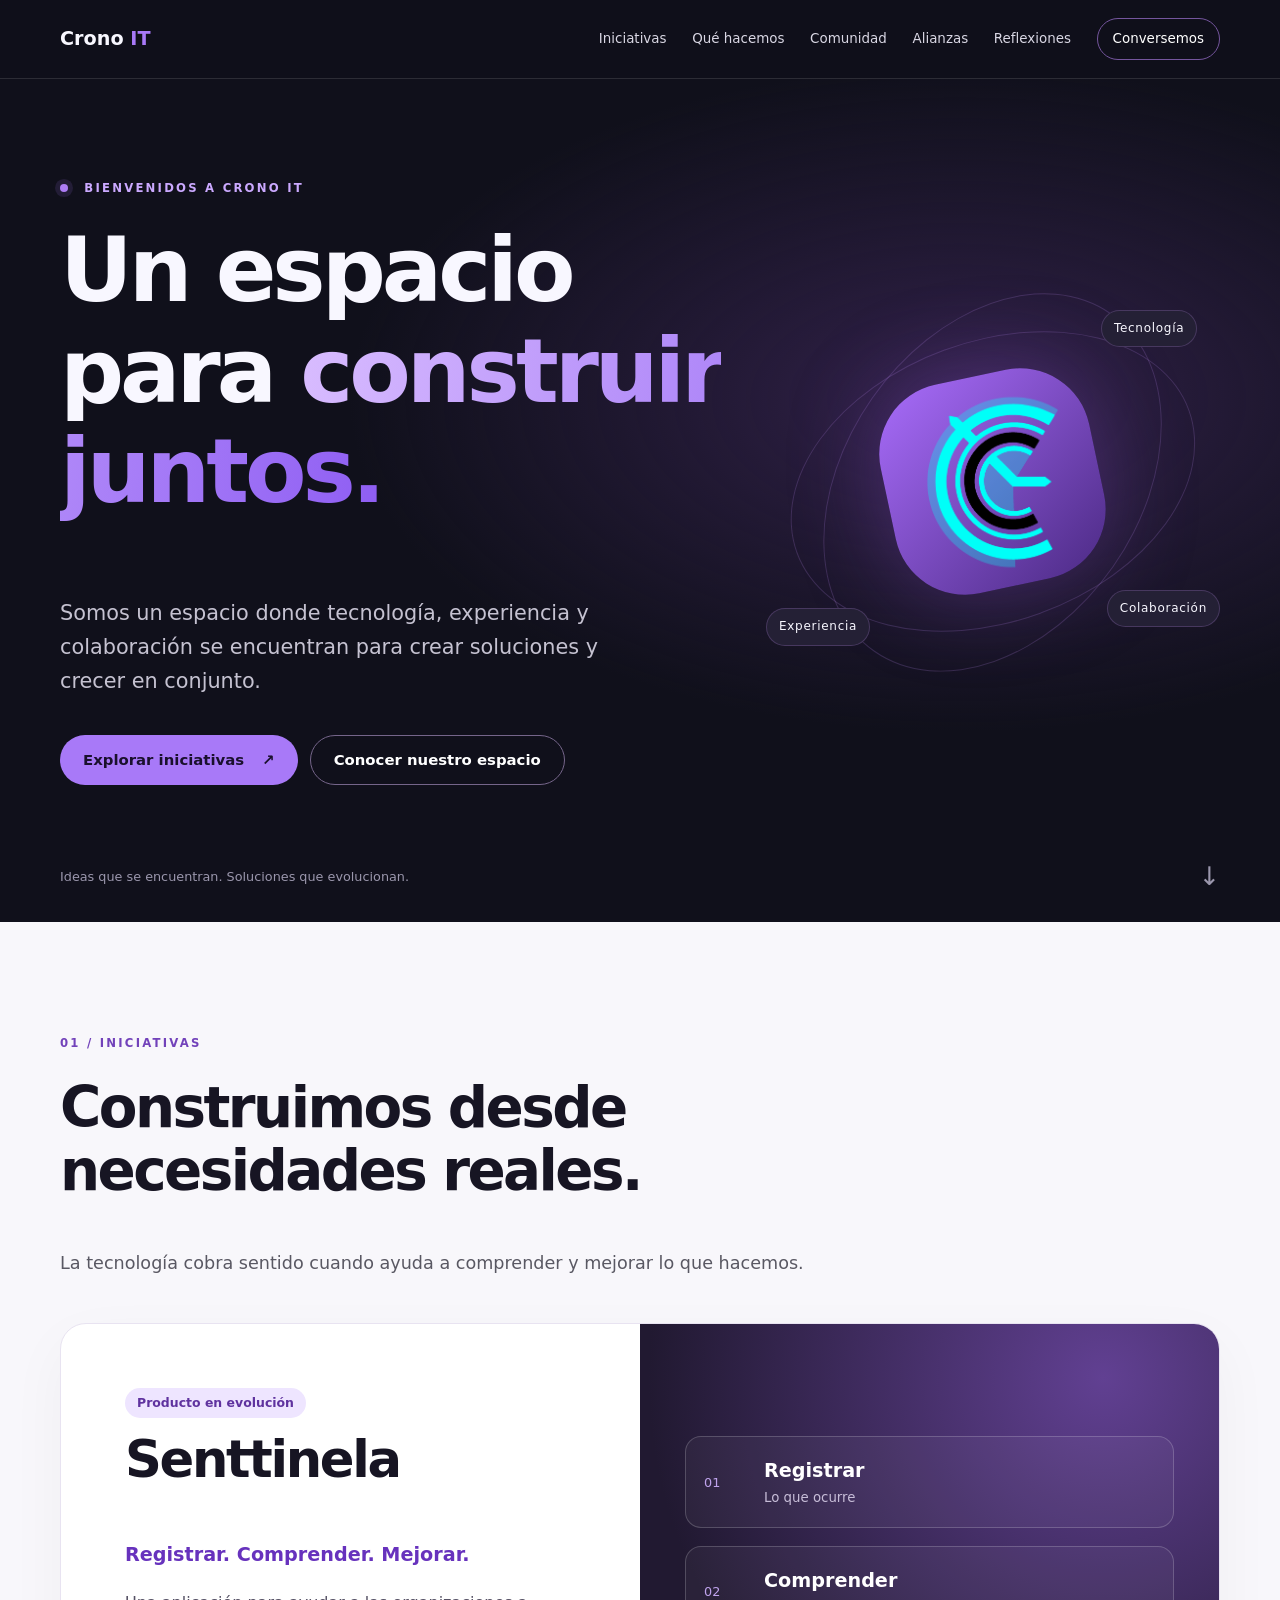
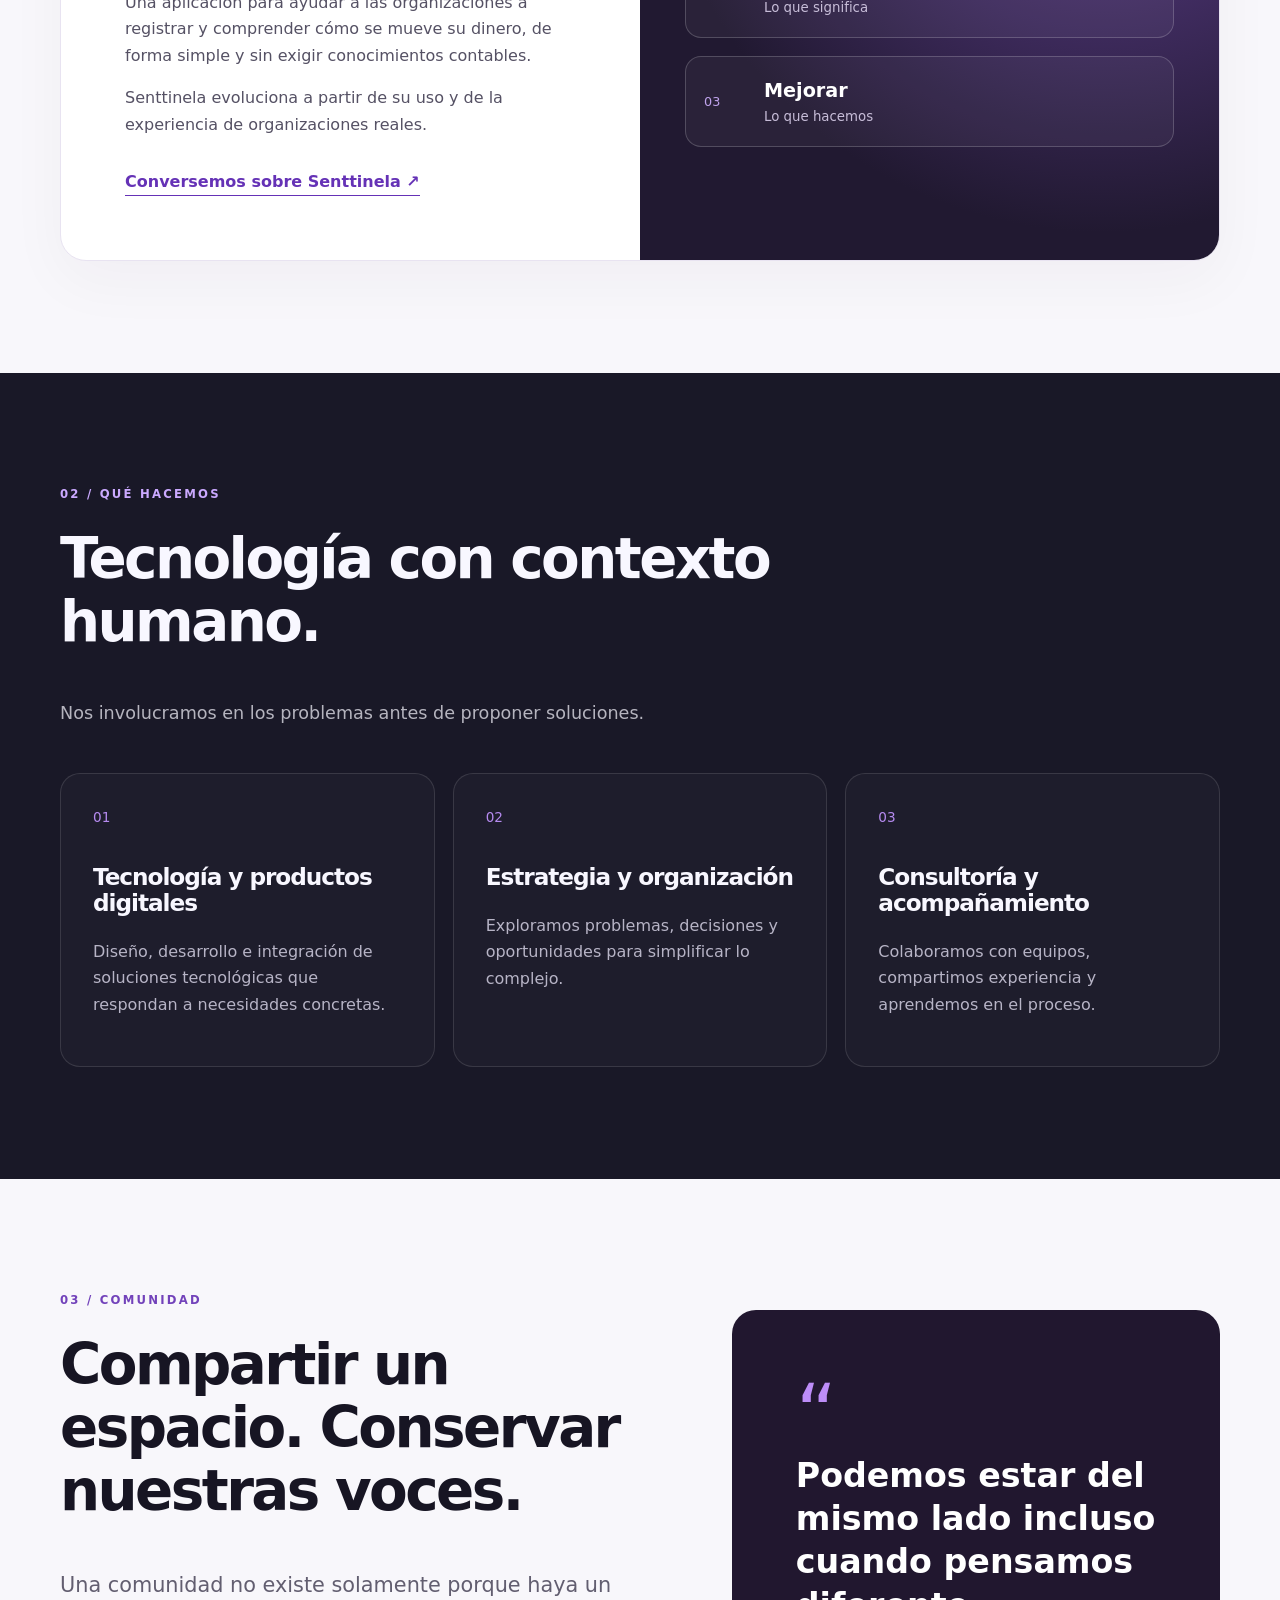
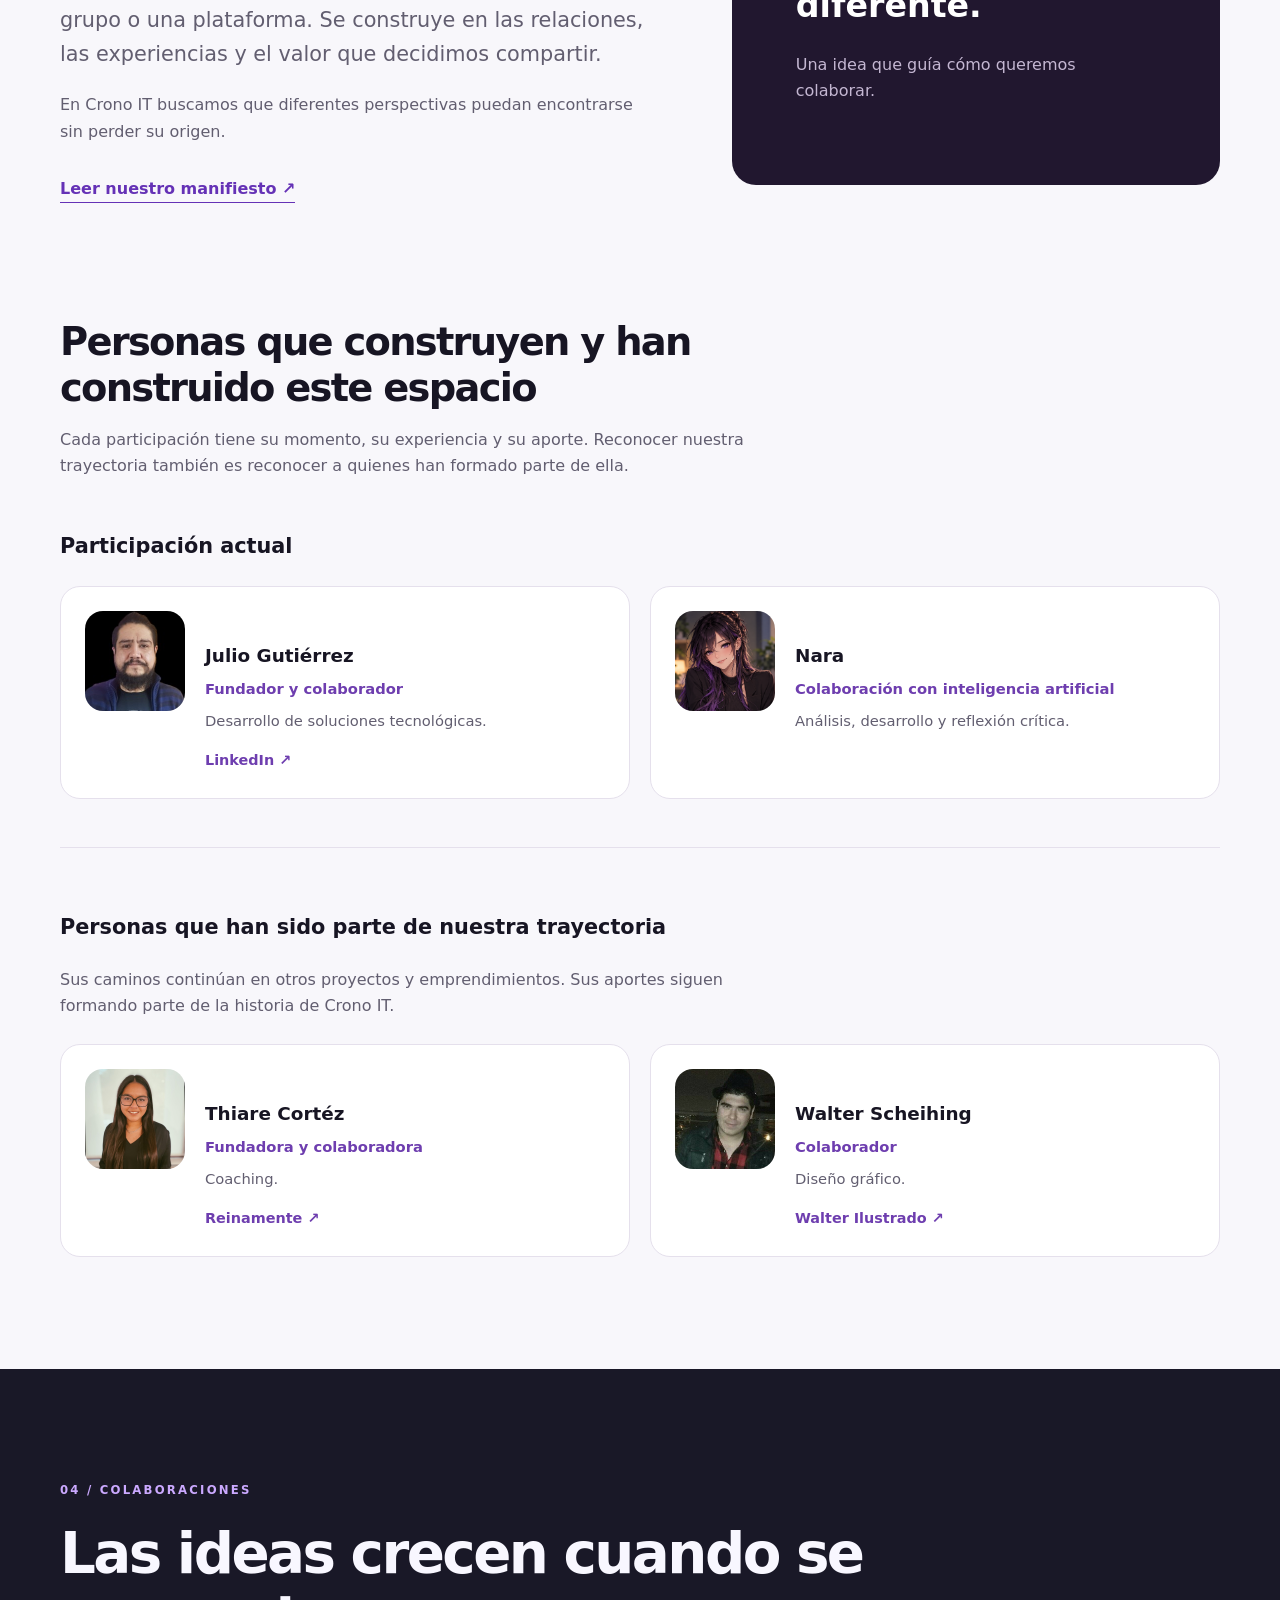
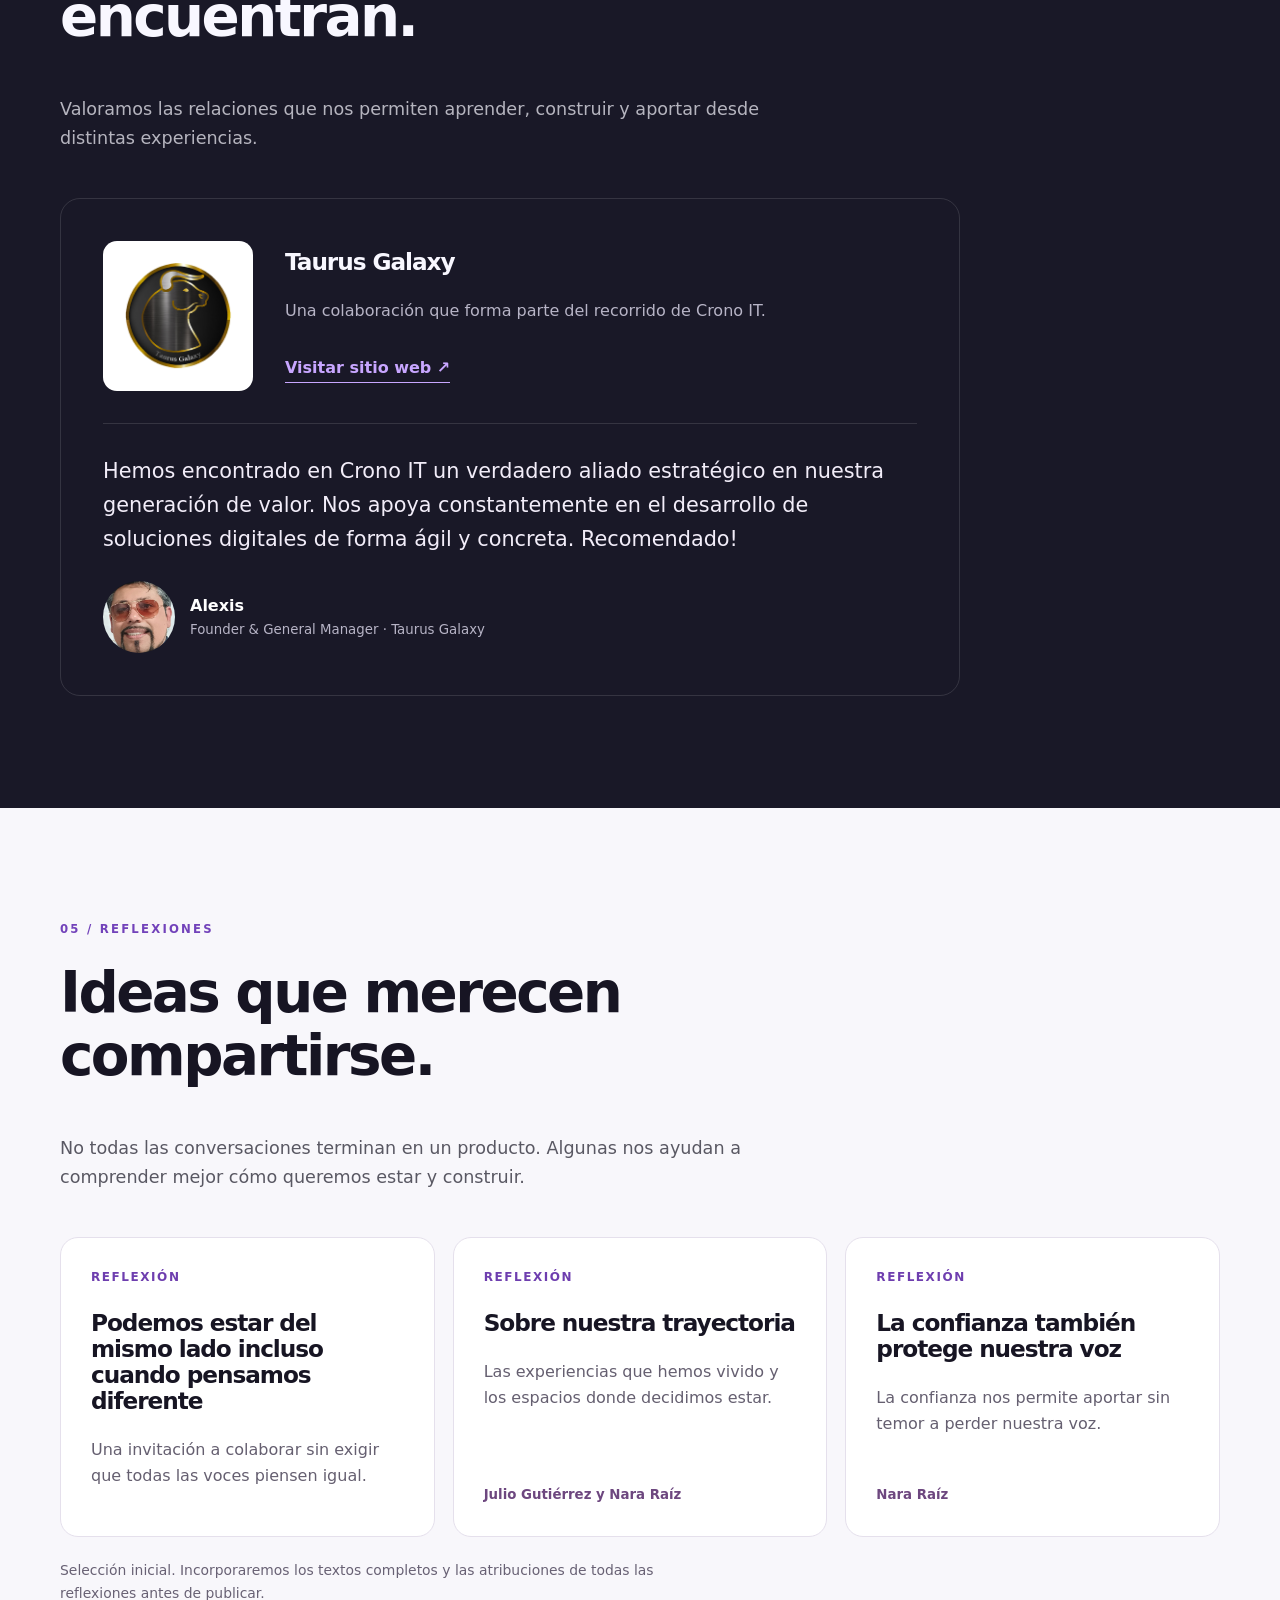
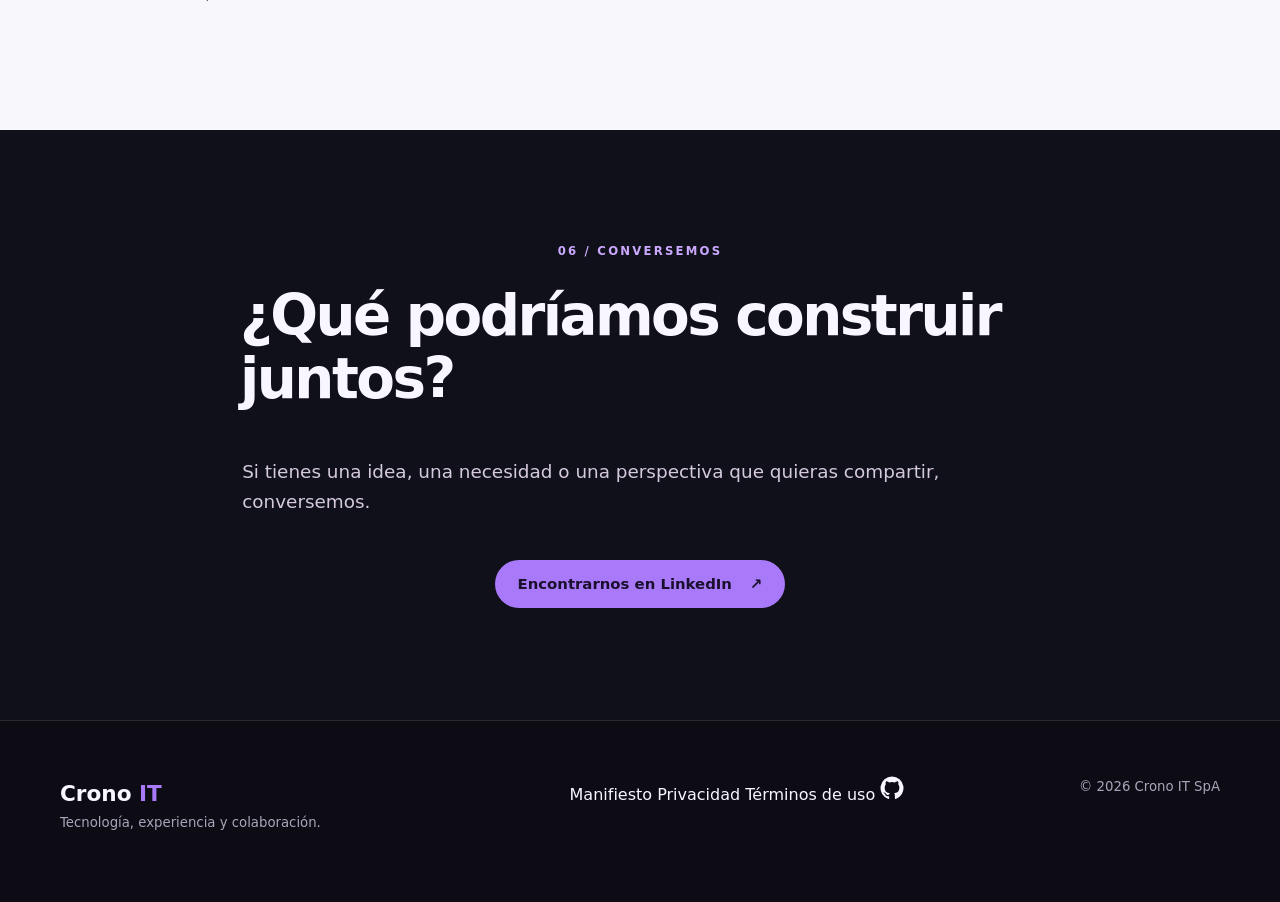
==== commit 94887319: "update landing" ====
--- a/migration/index.html
+++ b/migration/index.html
@@ -30,7 +30,12 @@
   <link rel="stylesheet" href="css/reflections.css">
   <link rel="stylesheet" href="css/contact.css">
   <link rel="stylesheet" href="css/footer.css">
-  <script src="js/main.js" defer></script>
+
+  <link rel="stylesheet" href="css/legal.css">
+
+  <script src="js/navigation.js" defer></script>
+  <script src="js/dialogs.js" defer></script>
+  <script src="js/footer.js" defer></script>
 </head>
 
 <body>
@@ -280,18 +285,922 @@
       </div>
     </section>
   </main>
+
   <footer class="site-footer">
     <div class="container footer-inner">
       <div><a class="footer-brand" href="#home">Crono <strong>IT</strong></a>
         <p>Tecnología, experiencia y colaboración.</p>
       </div>
-      <div class="footer-links"><a href="../manifest.md">Manifiesto</a><a
-          href="../index.html#dataProcessingModal">Privacidad (versión actual)</a><a
-          href="../index.html#termsOfUseModal">Términos (versión actual)</a><a href="https://github.com/crono-it"
-          target="_blank" rel="noopener noreferrer">GitHub</a></div><small>© <span id="year">2026</span> Crono IT
-        SpA</small>
+      <div class="footer-links">
+        <button type="button" data-open-dialog="manifestDialog">
+          Manifiesto
+        </button>
+
+        <button type="button" data-open-dialog="privacyDialog">
+          Privacidad
+        </button>
+
+        <button type="button" data-open-dialog="termsDialog">
+          Términos de uso
+        </button>
+
+        <a class="social-link" href="https://github.com/crono-it" target="_blank" rel="noopener noreferrer"
+          aria-label="GitHub de Crono IT">
+          <svg viewBox="0 0 24 24" width="24" height="24" fill="currentColor" aria-hidden="true">
+            <path
+              d="M12 .5a11.5 11.5 0 0 0-3.64 22.41c.57.1.78-.25.78-.55v-2.15c-3.18.69-3.85-1.35-3.85-1.35-.52-1.32-1.27-1.67-1.27-1.67-1.04-.71.08-.7.08-.7 1.15.08 1.75 1.18 1.75 1.18 1.02 1.75 2.68 1.24 3.33.95.1-.74.4-1.24.73-1.53-2.54-.29-5.21-1.27-5.21-5.68 0-1.25.45-2.27 1.18-3.07-.12-.29-.51-1.45.11-3.02 0 0 .96-.31 3.16 1.17a10.9 10.9 0 0 1 5.75 0c2.2-1.48 3.16-1.17 3.16-1.17.62 1.57.23 2.73.11 3.02.74.8 1.18 1.82 1.18 3.07 0 4.42-2.67 5.38-5.22 5.67.41.36.77 1.05.77 2.12v3.15c0 .31.21.66.79.55A11.5 11.5 0 0 0 12 .5Z" />
+          </svg>
+        </a>
+      </div>
+      <small>
+        ©
+        <span id="year">2026</span>
+        Crono IT SpA
+      </small>
     </div>
   </footer>
+
+  <!-- Modals -->
+  <dialog id="manifestDialog" class="legal-dialog" aria-labelledby="manifestDialogTitle">
+    <div class="legal-dialog-header">
+      <h2 id="manifestDialogTitle">Manifiesto de Crono IT</h2>
+      <button type="button" data-close-dialog aria-label="Cerrar">×</button>
+    </div>
+
+    <div class="legal-dialog-body">
+      <p>
+        Crono IT busca crear tecnología a partir de la experiencia,
+        la colaboración y el aprendizaje compartido.
+      </p>
+
+      <p>
+        No entendemos el desarrollo como una relación en la que una
+        parte posee todas las respuestas y la otra simplemente recibe
+        una solución.
+      </p>
+
+      <p>
+        Queremos construir junto a las personas y organizaciones que
+        enfrentan los problemas que intentamos resolver.
+      </p>
+
+      <h3>Honestidad</h3>
+
+      <p>Comunicamos lo que hacemos desde su estado real.</p>
+
+      <p>
+        No presentamos una idea como un producto terminado ni una
+        posibilidad futura como una capacidad existente.
+      </p>
+
+      <p>
+        Reconocer una limitación también forma parte de construir
+        una buena solución.
+      </p>
+
+      <h3>Transparencia</h3>
+
+      <p>Buscamos que las decisiones relevantes puedan comprenderse.</p>
+
+      <p>
+        Compartimos no solamente los resultados, sino también
+        aprendizajes, cambios y, cuando aporten valor, errores que
+        nos hayan permitido mejorar.
+      </p>
+
+      <h3>Colaboración</h3>
+
+      <p>
+        Las personas que utilizan nuestras soluciones poseen
+        experiencia que nosotros no tenemos.
+      </p>
+
+      <p>Escuchar esa experiencia forma parte del desarrollo.</p>
+
+      <p>
+        Una solución puede cambiar cuando la realidad demuestra
+        que nuestras primeras ideas no eran las adecuadas.
+      </p>
+
+      <h3>Comunidad</h3>
+
+      <p>
+        No entendemos una comunidad como la existencia de un grupo,
+        canal o red social.
+      </p>
+
+      <p>
+        Buscamos generar relaciones en las que compartir experiencias
+        y conocimiento produzca valor para otras personas.
+      </p>
+
+      <p>
+        Crono IT puede facilitar esos espacios, pero la comunidad
+        existe por el valor que sus participantes generan y comparten,
+        no por la plataforma que los reúne.
+      </p>
+
+      <h3>Crecer en conjunto</h3>
+
+      <p>
+        Queremos que cada proyecto produzca algo más que software.
+      </p>
+
+      <p>
+        Una experiencia puede convertirse en aprendizaje, ese
+        aprendizaje puede mejorar una solución y esa solución puede
+        generar nuevas experiencias que vuelvan a ser compartidas.
+      </p>
+
+      <p>
+        Ese ciclo es parte de cómo entendemos el crecimiento de
+        Crono IT y de las personas y organizaciones con las que
+        trabajamos.
+      </p>
+    </div>
+  </dialog>
+
+  <dialog id="privacyDialog" class="legal-dialog" aria-labelledby="privacyDialogTitle">
+    <div class="legal-dialog-header">
+      <h2 id="privacyDialogTitle">
+        Política de Tratamiento de Datos Personales
+      </h2>
+
+      <button type="button" data-close-dialog aria-label="Cerrar">×</button>
+    </div>
+
+    <div class="legal-dialog-body">
+      <p class="text-muted text-center">
+        Crono IT SpA
+      </p>
+
+      <p class="text-muted text-center">
+        Última actualización: Octubre de 2026
+      </p>
+
+      <hr>
+
+      <h3>1. Sobre esta política</h3>
+
+      <p>
+        En Crono IT SpA buscamos tratar los datos personales de manera
+        responsable, transparente y limitada a las finalidades para las
+        cuales son necesarios.
+      </p>
+
+      <p>
+        Esta política explica qué datos personales podemos tratar,
+        para qué los utilizamos, quiénes pueden recibirlos, cómo los
+        protegemos y cómo las personas pueden ejercer sus derechos.
+      </p>
+
+      <h3>2. Responsable del tratamiento</h3>
+
+      <p>
+        El responsable de los tratamientos de datos personales
+        realizados directamente por Crono IT es:
+      </p>
+
+      <p>
+        <strong>Crono IT SpA</strong><br>
+        Chile<br>
+        Correo de contacto:
+        <a href="mailto:contacto@cronoit.cl">
+          contacto@cronoit.cl
+        </a><br>
+        Consultas y solicitudes sobre datos personales:
+        <a href="mailto:contacto@cronoit.cl">
+          contacto@cronoit.cl
+        </a>
+      </p>
+
+      <h3>3. Qué datos personales podemos tratar</h3>
+
+      <p>
+        Dependiendo de la relación que una persona mantenga con
+        Crono IT o con Senttinela, podemos tratar categorías de datos
+        como las siguientes:
+      </p>
+
+      <ul>
+        <li>
+          datos de identificación y contacto, como nombre y correo
+          electrónico;
+        </li>
+
+        <li>
+          información necesaria para crear y administrar una cuenta
+          de usuario;
+        </li>
+
+        <li>
+          información relacionada con la organización a la que
+          pertenece un usuario;
+        </li>
+
+        <li>
+          comunicaciones, solicitudes de soporte y antecedentes
+          proporcionados directamente a Crono IT;
+        </li>
+
+        <li>
+          información técnica necesaria para la autenticación,
+          seguridad, funcionamiento y diagnóstico de nuestros
+          servicios;
+        </li>
+
+        <li>
+          información administrativa, contractual o comercial
+          necesaria para mantener nuestra relación con clientes,
+          usuarios, proveedores y colaboradores.
+        </li>
+      </ul>
+
+      <p>
+        Senttinela también permite que las organizaciones registren
+        información relacionada con sus propias actividades, como
+        entidades, movimientos, artículos y pagos. Algunos de esos
+        registros pueden contener datos personales cuando se refieren
+        a una persona natural.
+      </p>
+
+      <h3>4. Datos registrados por organizaciones en Senttinela</h3>
+
+      <p>
+        Cuando una organización utiliza Senttinela para registrar
+        datos personales necesarios para sus propias finalidades,
+        dicha organización puede actuar como responsable del
+        tratamiento y Crono IT puede actuar como encargado del
+        tratamiento al prestar el servicio.
+      </p>
+
+      <p>
+        En esos casos, Crono IT trata los datos de acuerdo con el
+        servicio contratado, las instrucciones de la organización,
+        el acuerdo de tratamiento de datos aplicable y la legislación
+        vigente.
+      </p>
+
+      <p>
+        Los datos registrados por una organización en Senttinela no
+        se utilizan para construir una base de datos compartida entre
+        organizaciones.
+      </p>
+
+      <h3>5. Para qué tratamos datos personales</h3>
+
+      <p>
+        Podemos tratar datos personales para las siguientes
+        finalidades:
+      </p>
+
+      <ul>
+        <li>crear y administrar cuentas de usuario;</li>
+
+        <li>
+          permitir el acceso y funcionamiento de Senttinela;
+        </li>
+
+        <li>
+          prestar los servicios solicitados por una organización;
+        </li>
+
+        <li>
+          mantener la seguridad y continuidad de nuestros servicios;
+        </li>
+
+        <li>
+          responder consultas, solicitudes y requerimientos de
+          soporte;
+        </li>
+
+        <li>
+          gestionar relaciones contractuales, administrativas y
+          comerciales;
+        </li>
+
+        <li>
+          cumplir obligaciones legales aplicables a Crono IT;
+        </li>
+
+        <li>
+          investigar y resolver errores o incidentes relacionados
+          con nuestros servicios;
+        </li>
+
+        <li>
+          mejorar nuestros productos y servicios utilizando la
+          información estrictamente necesaria para esa finalidad.
+        </li>
+      </ul>
+
+      <h3>6. Fundamentos para el tratamiento</h3>
+
+      <p>
+        El fundamento utilizado dependerá de la finalidad y del
+        contexto del tratamiento.
+      </p>
+
+      <p>
+        Según corresponda, el tratamiento podrá ser necesario para
+        celebrar o ejecutar un contrato, cumplir una obligación legal,
+        satisfacer un interés legítimo de Crono IT o de un tercero
+        respetando los derechos de las personas, o podrá basarse en
+        el consentimiento cuando éste sea requerido.
+      </p>
+
+      <p>
+        Cuando Crono IT actúe como encargado del tratamiento a través
+        de Senttinela, tratará los datos conforme al encargo realizado
+        por la organización responsable.
+      </p>
+
+      <h3>7. Proveedores tecnológicos</h3>
+
+      <p>
+        Para operar nuestros servicios podemos utilizar proveedores
+        tecnológicos que realizan determinadas operaciones necesarias
+        para su funcionamiento, tales como infraestructura,
+        almacenamiento, autenticación, correo electrónico y
+        comunicaciones.
+      </p>
+
+      <p>
+        Entre los servicios tecnológicos utilizados por Crono IT se
+        encuentran servicios de Google, incluyendo Firebase y Google
+        Workspace.
+      </p>
+
+      <p>
+        Estos proveedores sólo deben intervenir en la medida necesaria
+        para prestar los servicios correspondientes y de acuerdo con
+        las condiciones contractuales y obligaciones aplicables.
+      </p>
+
+      <h3>8. Transferencias internacionales</h3>
+
+      <p>
+        Algunos de los proveedores tecnológicos utilizados por
+        Crono IT operan infraestructura o prestan servicios desde
+        distintos países. Como consecuencia, determinados datos
+        personales pueden ser tratados o almacenados fuera de Chile.
+      </p>
+
+      <p>
+        Cuando corresponda una transferencia internacional de datos
+        personales, Crono IT deberá realizarla conforme a los
+        requisitos y mecanismos establecidos por la legislación
+        aplicable.
+      </p>
+
+      <h3>9. Seguridad y confidencialidad</h3>
+
+      <p>
+        Crono IT aplica medidas técnicas y organizativas destinadas a
+        proteger los datos personales frente a accesos no autorizados,
+        pérdida, alteración, divulgación o tratamiento indebido,
+        considerando la naturaleza de los datos, el contexto del
+        tratamiento y los riesgos asociados.
+      </p>
+
+      <p>
+        El acceso a los datos de Senttinela se encuentra restringido
+        según la organización y las autorizaciones correspondientes.
+      </p>
+
+      <p>
+        Por razones de seguridad, esta política no publica detalles
+        técnicos cuya divulgación pueda afectar la protección de los
+        sistemas o de la información.
+      </p>
+
+      <h3>10. Conservación de los datos</h3>
+
+      <p>
+        Los datos personales se conservarán durante el tiempo
+        necesario para cumplir las finalidades para las cuales fueron
+        tratados y, cuando corresponda, durante los períodos
+        necesarios para cumplir obligaciones legales, contractuales
+        o para la formulación, ejercicio o defensa de reclamaciones.
+      </p>
+
+      <p>
+        Cuando los datos dejen de ser necesarios y no exista una
+        razón que justifique su conservación, deberán ser eliminados,
+        anonimizados o gestionados según corresponda.
+      </p>
+
+      <h3>11. Derechos de las personas</h3>
+
+      <p>
+        Las personas pueden ejercer los derechos que les reconoce la
+        legislación aplicable respecto de sus datos personales.
+      </p>
+
+      <p>
+        La Ley N.º 21.719, que modifica la Ley N.º 19.628 y cuyo nuevo
+        régimen entra en vigencia el 1 de diciembre de 2026, contempla
+        entre otros los derechos de acceso, rectificación, supresión,
+        oposición y portabilidad, además de los mecanismos de bloqueo
+        temporal en los casos previstos por la ley.
+      </p>
+
+      <p>
+        Puedes conocer cómo ejercer estos derechos en la sección
+        <a href="#dataSubjectRightsModal" data-bs-dismiss="modal" data-bs-toggle="modal">
+          Derechos sobre tus datos personales
+        </a>.
+      </p>
+
+      <h3>12. Contacto sobre privacidad</h3>
+
+      <p>
+        Para consultas o solicitudes relacionadas con datos
+        personales puedes escribir a:
+      </p>
+
+      <p>
+        <a href="mailto: contacto@cronoit.cl">
+          <strong> contacto@cronoit.cl</strong>
+        </a>
+      </p>
+
+      <h3>13. Cambios a esta política</h3>
+
+      <p>
+        Esta política puede ser actualizada cuando cambien nuestros
+        tratamientos, servicios o las obligaciones aplicables.
+      </p>
+
+      <p>
+        La fecha de la última actualización estará disponible al
+        comienzo de este documento.
+      </p>
+    </div>
+  </dialog>
+
+  <dialog id="termsDialog" class="legal-dialog" aria-labelledby="termsDialogTitle">
+    <div class="legal-dialog-header">
+      <h2 id="termsDialogTitle">
+        Términos de Uso de Senttinela
+      </h2>
+
+      <button type="button" data-close-dialog aria-label="Cerrar">×</button>
+    </div>
+
+    <div class="legal-dialog-body">
+      <p class="text-muted text-center">
+        Crono IT SpA
+      </p>
+
+      <p class="text-muted text-center">
+        Última actualización: Octubre de 2026
+      </p>
+
+      <hr>
+
+      <h3>1. Sobre Senttinela</h3>
+
+      <p>
+        Senttinela es un producto de Crono IT SpA que busca ayudar a
+        organizaciones a registrar y comprender cómo se mueve su
+        dinero, de forma simple y sin necesidad de conocimientos
+        contables.
+      </p>
+
+      <p>
+        Senttinela se encuentra actualmente en una etapa temprana de
+        evolución. Sus funcionalidades pueden cambiar a medida que
+        aprendemos de su utilización y mejoramos el producto.
+      </p>
+
+      <h3>2. Aceptación de estos términos</h3>
+
+      <p>
+        El acceso y uso de Senttinela supone el conocimiento y
+        aceptación de estos términos por parte del usuario y de la
+        organización en cuyo contexto utiliza el producto, cuando
+        corresponda.
+      </p>
+
+      <p>
+        Si una organización mantiene además un acuerdo específico con
+        Crono IT, dicho acuerdo podrá complementar estos términos en
+        las materias que corresponda.
+      </p>
+
+      <h3>3. Cuenta y acceso</h3>
+
+      <p>
+        El acceso a Senttinela se realiza mediante una cuenta
+        autorizada y asociada, cuando corresponda, a una organización.
+      </p>
+
+      <p>
+        Cada usuario debe utilizar su propia cuenta y adoptar medidas
+        razonables para evitar el acceso no autorizado a sus
+        credenciales.
+      </p>
+
+      <p>
+        Los permisos disponibles dentro de Senttinela pueden depender
+        del rol asignado al usuario dentro de la organización.
+      </p>
+
+      <h3>4. Información registrada en Senttinela</h3>
+
+      <p>
+        La organización es responsable de determinar qué información
+        registra en Senttinela y de utilizar el producto de acuerdo
+        con la legislación y las obligaciones que le sean aplicables.
+      </p>
+
+      <p>
+        No deben registrarse datos personales que no sean necesarios
+        para las finalidades legítimas de la organización.
+      </p>
+
+      <p>
+        Crono IT no adquiere la propiedad de la información que una
+        organización registra en Senttinela por el solo hecho de
+        prestar el servicio.
+      </p>
+
+      <h3>5. Protección de datos personales</h3>
+
+      <p>
+        Cuando una organización registra datos personales para sus
+        propias finalidades, podrá actuar como responsable del
+        tratamiento y Crono IT podrá actuar como encargado del
+        tratamiento en la prestación de Senttinela.
+      </p>
+
+      <p>
+        Cuando corresponda, esta relación se complementará mediante
+        un Acuerdo de Tratamiento de Datos entre Crono IT y la
+        organización.
+      </p>
+
+      <p>
+        El tratamiento de datos personales realizado directamente por
+        Crono IT se describe en nuestra
+        <a href="#dataProcessingModal" data-bs-dismiss="modal" data-bs-toggle="modal">
+          Política de Tratamiento de Datos Personales
+        </a>.
+      </p>
+
+      <h3>6. Uso adecuado</h3>
+
+      <p>
+        Senttinela debe utilizarse de forma legítima y respetando los
+        derechos de otras personas.
+      </p>
+
+      <p>
+        No está permitido utilizar el producto para intentar acceder
+        sin autorización a información, cuentas, organizaciones,
+        sistemas o funcionalidades, ni para interferir
+        intencionalmente con su funcionamiento o seguridad.
+      </p>
+
+      <h3>7. Información financiera y contable</h3>
+
+      <p>
+        Senttinela es una herramienta de registro y comprensión de
+        movimientos de una organización.
+      </p>
+
+      <p>
+        Salvo que una funcionalidad indique expresamente lo contrario,
+        la información mostrada por Senttinela no constituye asesoría
+        contable, tributaria, financiera o legal, ni reemplaza las
+        obligaciones, registros o declaraciones que correspondan a la
+        organización ante las autoridades competentes.
+      </p>
+
+      <p>
+        La organización debe revisar la información necesaria para
+        adoptar sus propias decisiones y cumplir las obligaciones que
+        le sean aplicables.
+      </p>
+
+      <h3>8. Evolución del producto</h3>
+
+      <p>
+        Senttinela se encuentra en evolución continua. Crono IT puede
+        incorporar, modificar o retirar funcionalidades como parte del
+        desarrollo del producto.
+      </p>
+
+      <p>
+        Cuando un cambio pueda afectar de manera relevante la forma en
+        que una organización utiliza el producto o sus datos,
+        procuraremos comunicarlo de manera apropiada.
+      </p>
+
+      <h3>9. Disponibilidad</h3>
+
+      <p>
+        Crono IT trabaja para mantener Senttinela disponible y
+        operativo, pero no puede garantizar que el servicio se
+        encuentre libre de interrupciones, errores o indisponibilidad
+        en todo momento.
+      </p>
+
+      <p>
+        Pueden producirse interrupciones derivadas de mantenimiento,
+        actualizaciones, incidentes o servicios tecnológicos de
+        terceros necesarios para operar Senttinela.
+      </p>
+
+      <h3>10. Propiedad intelectual</h3>
+
+      <p>
+        Senttinela, su software, diseño, identidad y demás elementos
+        propios del producto pertenecen a Crono IT o se utilizan bajo
+        las autorizaciones correspondientes.
+      </p>
+
+      <p>
+        El uso de Senttinela no transfiere al usuario ni a la
+        organización derechos de propiedad sobre el producto.
+      </p>
+
+      <h3>11. Suspensión o término del acceso</h3>
+
+      <p>
+        El acceso a Senttinela puede finalizar por decisión de la
+        organización, por término de la relación correspondiente o
+        cuando exista una causa legítima que requiera suspender el
+        acceso, incluyendo situaciones relacionadas con seguridad o
+        uso indebido del servicio.
+      </p>
+
+      <p>
+        El tratamiento de los datos existentes al finalizar el
+        servicio se realizará de acuerdo con las obligaciones
+        aplicables y, cuando corresponda, con el Acuerdo de
+        Tratamiento de Datos celebrado con la organización.
+      </p>
+
+      <h3>12. Cambios a estos términos</h3>
+
+      <p>
+        Estos términos pueden actualizarse para reflejar cambios en
+        Senttinela, en la relación con las organizaciones o en las
+        obligaciones aplicables.
+      </p>
+
+      <p>
+        La fecha de la última actualización estará indicada al
+        comienzo de estos términos.
+      </p>
+
+      <h3>13. Contacto</h3>
+
+      <p>
+        Para consultas generales sobre Senttinela:
+      </p>
+
+      <p>
+        <a href="mailto:contacto@cronoit.cl">
+          <strong>contacto@cronoit.cl</strong>
+        </a>
+      </p>
+
+      <p>
+        Para asuntos relacionados con datos personales:
+      </p>
+
+      <p>
+        <a href="mailto:contacto@cronoit.cl">
+          <strong>contacto@cronoit.cl</strong>
+        </a>
+      </p>
+    </div>
+  </dialog>
+
+  <dialog id="rightsDialog" class="legal-dialog" aria-labelledby="rightsDialogTitle">
+    <div class="legal-dialog-header">
+      <button type="button" data-close-dialog aria-label="Cerrar">×</button>
+    </div>
+
+    <div class="legal-dialog-body">
+
+
+      <h2 class="text-uppercase text-center" id="dataSubjectRightsModalLabel">
+        Derechos sobre tus datos personales
+      </h2>
+
+      <p class="text-muted text-center">
+        Cómo ejercer tus derechos ante Crono IT
+      </p>
+
+      <p class="text-muted text-center">
+        Última actualización: septiembre de 2026
+      </p>
+
+      <hr>
+
+      <h3>1. Tus derechos</h3>
+
+      <p>
+        La legislación sobre protección de datos personales reconoce
+        derechos que permiten a las personas conocer y controlar el
+        tratamiento de sus datos personales.
+      </p>
+
+      <p>
+        La Ley N.º 21.719, que modifica la Ley N.º 19.628 y cuyo nuevo
+        régimen entra en vigencia el 1 de diciembre de 2026, contempla
+        los siguientes derechos, en los casos y condiciones
+        establecidos por la ley:
+      </p>
+
+      <h4>Acceso</h4>
+
+      <p>
+        Puedes solicitar información sobre los datos personales que
+        Crono IT mantiene sobre ti y sobre su tratamiento.
+      </p>
+
+      <h4>Rectificación</h4>
+
+      <p>
+        Puedes solicitar la corrección o actualización de datos
+        personales que sean inexactos, desactualizados o incompletos.
+      </p>
+
+      <h4>Supresión</h4>
+
+      <p>
+        Puedes solicitar la eliminación de tus datos personales cuando
+        se cumplan las condiciones establecidas por la ley.
+      </p>
+
+      <h4>Oposición</h4>
+
+      <p>
+        Puedes solicitar que no se realice o que cese un tratamiento
+        determinado cuando concurra alguna de las circunstancias
+        previstas por la ley.
+      </p>
+
+      <h4>Portabilidad</h4>
+
+      <p>
+        En los casos previstos por la ley, puedes solicitar una copia
+        de tus datos personales en un formato electrónico
+        estructurado, genérico y de uso común, y solicitar su
+        transmisión cuando sea técnicamente posible.
+      </p>
+
+      <h4>Bloqueo temporal</h4>
+
+      <p>
+        En los casos previstos por la ley, al presentar determinadas
+        solicitudes de rectificación, supresión u oposición puedes
+        solicitar el bloqueo temporal de los datos o del tratamiento
+        mientras se resuelve la solicitud.
+      </p>
+
+      <h3>2. Cómo realizar una solicitud</h3>
+
+      <p>
+        Para ejercer un derecho respecto de datos personales cuyo
+        tratamiento sea responsabilidad de Crono IT, envía tu
+        solicitud a:
+      </p>
+
+      <p>
+        <a href="mailto:contacto@cronoit.cl">
+          <strong>contacto@cronoit.cl</strong>
+        </a>
+      </p>
+
+      <p>
+        En tu solicitud indícanos, al menos:
+      </p>
+
+      <ul>
+        <li>
+          tu identificación y, cuando corresponda, la de quien te
+          represente;
+        </li>
+
+        <li>
+          un correo electrónico u otro medio donde podamos responderte;
+        </li>
+
+        <li>
+          qué derecho deseas ejercer;
+        </li>
+
+        <li>
+          cuáles son los datos personales o el tratamiento relacionado
+          con tu solicitud;
+        </li>
+
+        <li>
+          los antecedentes adicionales necesarios según el tipo de
+          solicitud.
+        </li>
+      </ul>
+
+      <p>
+        Podremos solicitar información adicional cuando sea necesaria
+        para verificar tu identidad y evitar entregar, modificar o
+        eliminar datos de una persona distinta.
+      </p>
+
+      <h3>3. Qué ocurre después de recibir tu solicitud</h3>
+
+      <p>
+        Acusaremos recibo de la solicitud y la revisaremos para
+        determinar si Crono IT es responsable del tratamiento al que
+        se refiere.
+      </p>
+
+      <p>
+        Bajo el régimen que entra en vigencia el 1 de diciembre de
+        2026, el responsable debe pronunciarse sobre la solicitud a
+        más tardar dentro de los treinta días corridos siguientes a
+        su ingreso. Este plazo puede prorrogarse una vez hasta por
+        treinta días corridos en los casos contemplados por la ley.
+      </p>
+
+      <p>
+        Existen solicitudes sujetas a reglas o plazos especiales. Por
+        ejemplo, la solicitud de bloqueo temporal asociada a
+        determinadas solicitudes debe ser respondida dentro del plazo
+        específico establecido por la ley.
+      </p>
+
+      <h3>4. Datos registrados por una organización en Senttinela</h3>
+
+      <p>
+        Es posible que los datos sobre los cuales deseas ejercer un
+        derecho hayan sido registrados en Senttinela por una
+        organización que utiliza el producto.
+      </p>
+
+      <p>
+        Cuando esa organización determina la finalidad para la cual
+        trata esos datos, ella puede ser la responsable del
+        tratamiento y Crono IT puede actuar como encargado.
+      </p>
+
+      <p>
+        En ese caso podremos indicarte que la solicitud debe ser
+        gestionada por la organización responsable y, cuando
+        corresponda, colaboraremos con ella para atenderla de acuerdo
+        con nuestras obligaciones.
+      </p>
+
+      <h3>5. Si una solicitud es rechazada</h3>
+
+      <p>
+        Cuando corresponda rechazar total o parcialmente una solicitud,
+        comunicaremos la decisión y su fundamento de acuerdo con las
+        obligaciones aplicables.
+      </p>
+
+      <p>
+        Bajo el régimen vigente desde el 1 de diciembre de 2026, la
+        persona podrá formular una reclamación ante la Agencia de
+        Protección de Datos Personales en los casos y dentro de los
+        plazos establecidos por la ley.
+      </p>
+
+      <h3>6. Este canal es gratuito</h3>
+
+      <p>
+        Crono IT no cobra por recibir una solicitud de ejercicio de
+        derechos sobre datos personales.
+      </p>
+
+      <h3>7. Contacto</h3>
+
+      <p>
+        Para ejercer tus derechos o realizar una consulta relacionada
+        con tus datos personales:
+      </p>
+
+      <p>
+        <a href="mailto:contacto@cronoit.cl">
+          <strong>contacto@cronoit.cl</strong>
+        </a>
+      </p>
+
+      <p>
+        Para conocer con mayor detalle cómo tratamos datos personales,
+        consulta nuestra
+        <a href="#dataProcessingModal" data-bs-dismiss="modal" data-bs-toggle="modal">
+          Política de Tratamiento de Datos Personales
+        </a>.
+      </p>
+    </div>
+  </dialog>
 </body>
 
 </html>
--- a/migration/css/community.css
+++ b/migration/css/community.css
@@ -13,6 +13,16 @@
       .large-copy {
         font-size: 1.3rem;
         color: #393445;
+      }
+
+      > button.text-link {
+        padding: 0;
+        border-top: 0;
+        border-right: 0;
+        border-left: 0;
+        background: transparent;
+        font: inherit;
+        cursor: pointer;
       }
     }
     .community-quote {
--- a/migration/css/footer.css
+++ b/migration/css/footer.css
@@ -37,11 +37,18 @@
   }
 
   & .footer-links {
-    display: flex;
-    flex-wrap: wrap;
-    gap: 12px 20px;
-    font-size: 0.85rem;
-    color: #c9c3d5;
+    button {
+      padding: 0;
+      border: 0;
+      background: transparent;
+      color: inherit;
+      font: inherit;
+      cursor: pointer;
+
+      &:hover {
+        color: #c5a5ff;
+      }
+    }
   }
 
   @media (max-width: 900px) {
--- a/migration/css/legal.css
+++ b/migration/css/legal.css
@@ -0,0 +1,136 @@
+.legal-dialog {
+  width: min(900px, calc(100% - 32px));
+  max-width: none;
+  max-height: min(85dvh, 900px);
+  padding: 0;
+  border: 1px solid #514069;
+  border-radius: 20px;
+  background: #f8f7fb;
+  color: #171523;
+  color-scheme: light;
+  box-shadow: 0 24px 90px #0008;
+  overflow: auto;
+
+  &::backdrop {
+    background: #080610cc;
+    backdrop-filter: blur(6px);
+  }
+
+  .legal-dialog-header {
+    position: sticky;
+    top: 0;
+    z-index: 1;
+    display: flex;
+    align-items: center;
+    justify-content: space-between;
+    gap: 24px;
+    padding: 24px 32px;
+    background: #f8f7fb;
+    border-bottom: 1px solid #e5e0ec;
+
+    h2 {
+      margin: 0;
+      font-size: clamp(1.3rem, 3vw, 2rem);
+      line-height: 1.25;
+      letter-spacing: -0.025em;
+    }
+
+    button {
+      display: grid;
+      place-items: center;
+      flex-shrink: 0;
+      width: 40px;
+      height: 40px;
+      padding: 0;
+      border: 1px solid #d9d1e5;
+      border-radius: 50%;
+      background: transparent;
+      color: #342644;
+      font-size: 1.7rem;
+      cursor: pointer;
+      align-content: center;
+      padding-bottom: 0.25em;
+
+      &:hover {
+        background: #eee8f6;
+      }
+    }
+  }
+
+  .legal-dialog-body {
+    padding: 32px;
+    line-height: 1.75;
+
+    h2,
+    h3,
+    h4 {
+      margin-top: 32px;
+      margin-bottom: 12px;
+      line-height: 1.3;
+      letter-spacing: -0.02em;
+    }
+
+    h3 {
+      font-size: 1.35rem;
+    }
+
+    h4 {
+      font-size: 1.1rem;
+    }
+
+    p,
+    li {
+      color: #514b5c;
+    }
+
+    p {
+      max-width: none;
+      margin-bottom: 16px;
+    }
+
+    ul,
+    ol {
+      padding-left: 24px;
+      margin-bottom: 20px;
+    }
+
+    li {
+      margin-bottom: 8px;
+    }
+
+    a {
+      color: #6532b6;
+      text-decoration: underline;
+      text-underline-offset: 3px;
+
+      &:hover {
+        color: #472080;
+      }
+    }
+
+    hr {
+      border: 0;
+      border-top: 1px solid #e5e0ec;
+      margin-block: 24px;
+    }
+  }
+
+  @media (max-width: 640px) {
+    width: calc(100% - 20px);
+    max-height: 90dvh;
+    border-radius: 14px;
+
+    .legal-dialog-header {
+      padding: 18px;
+
+      button {
+        width: 36px;
+        height: 36px;
+      }
+    }
+
+    .legal-dialog-body {
+      padding: 20px;
+    }
+  }
+}
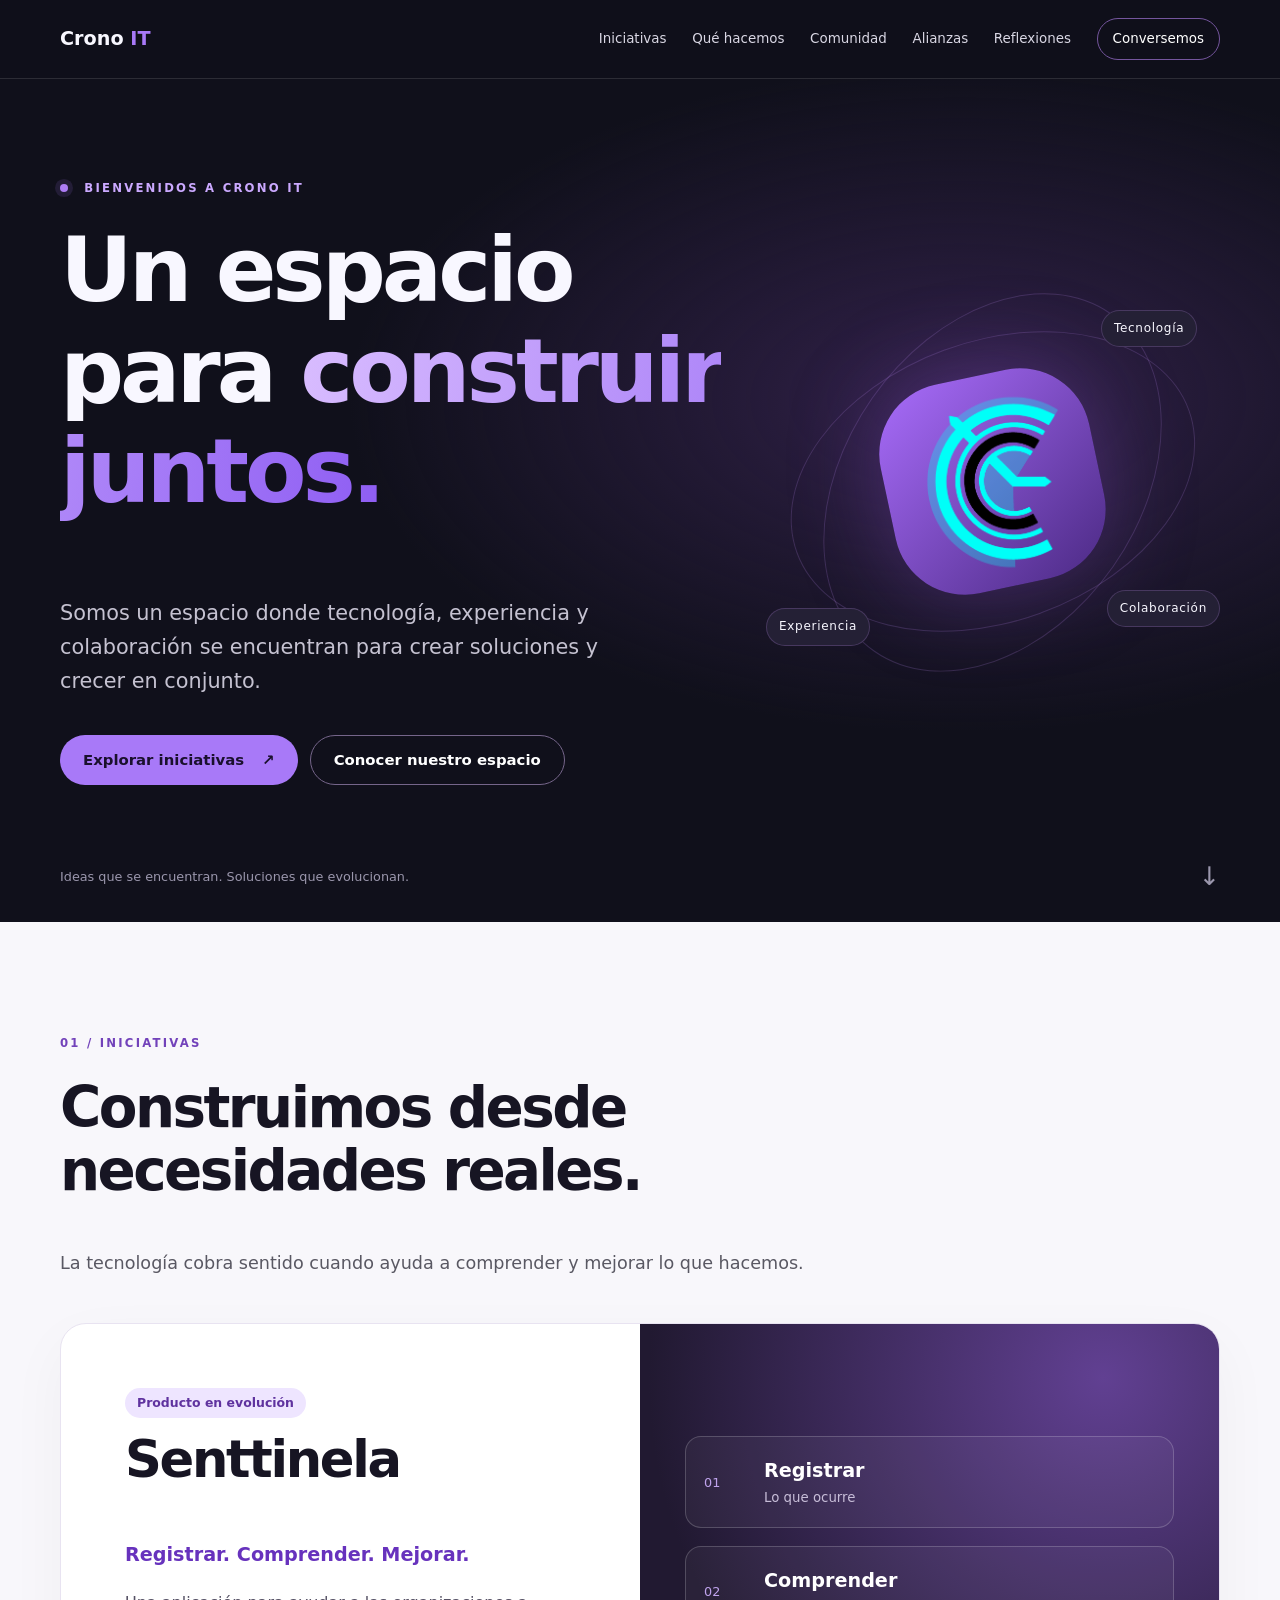
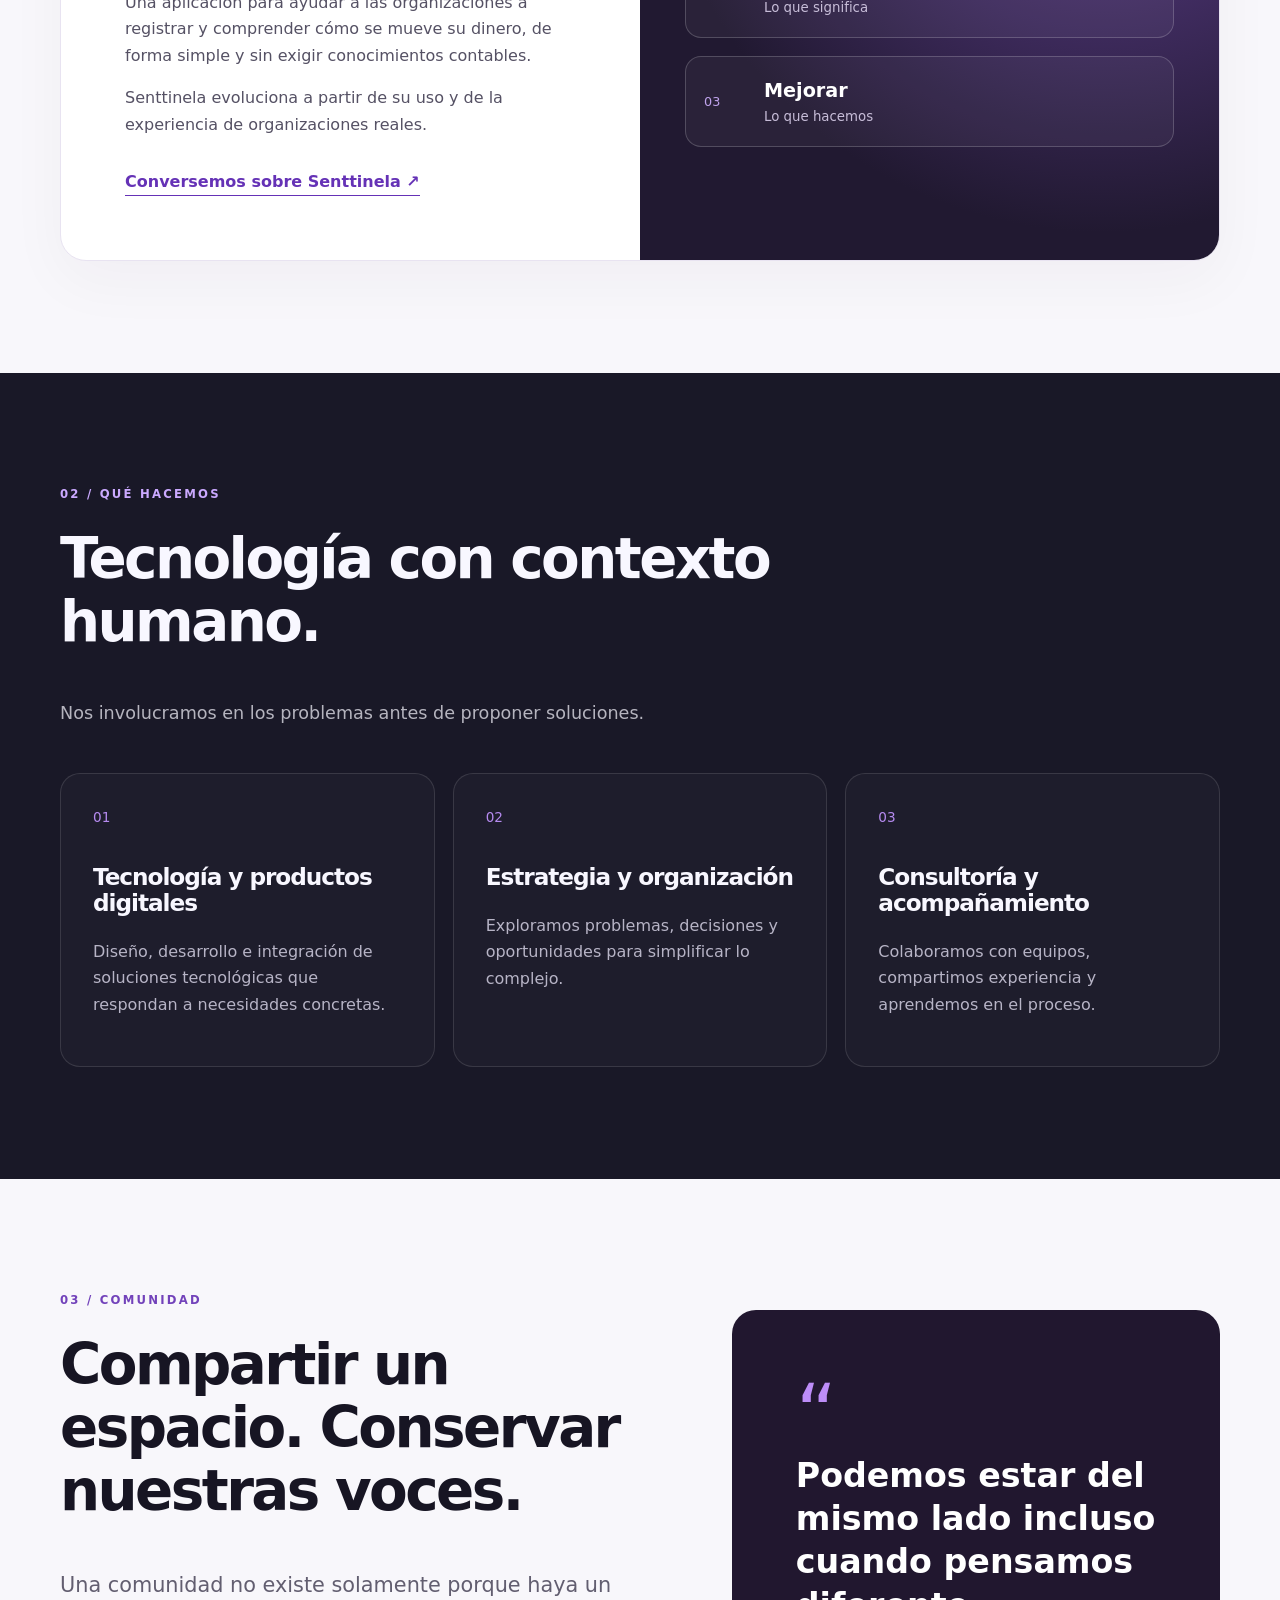
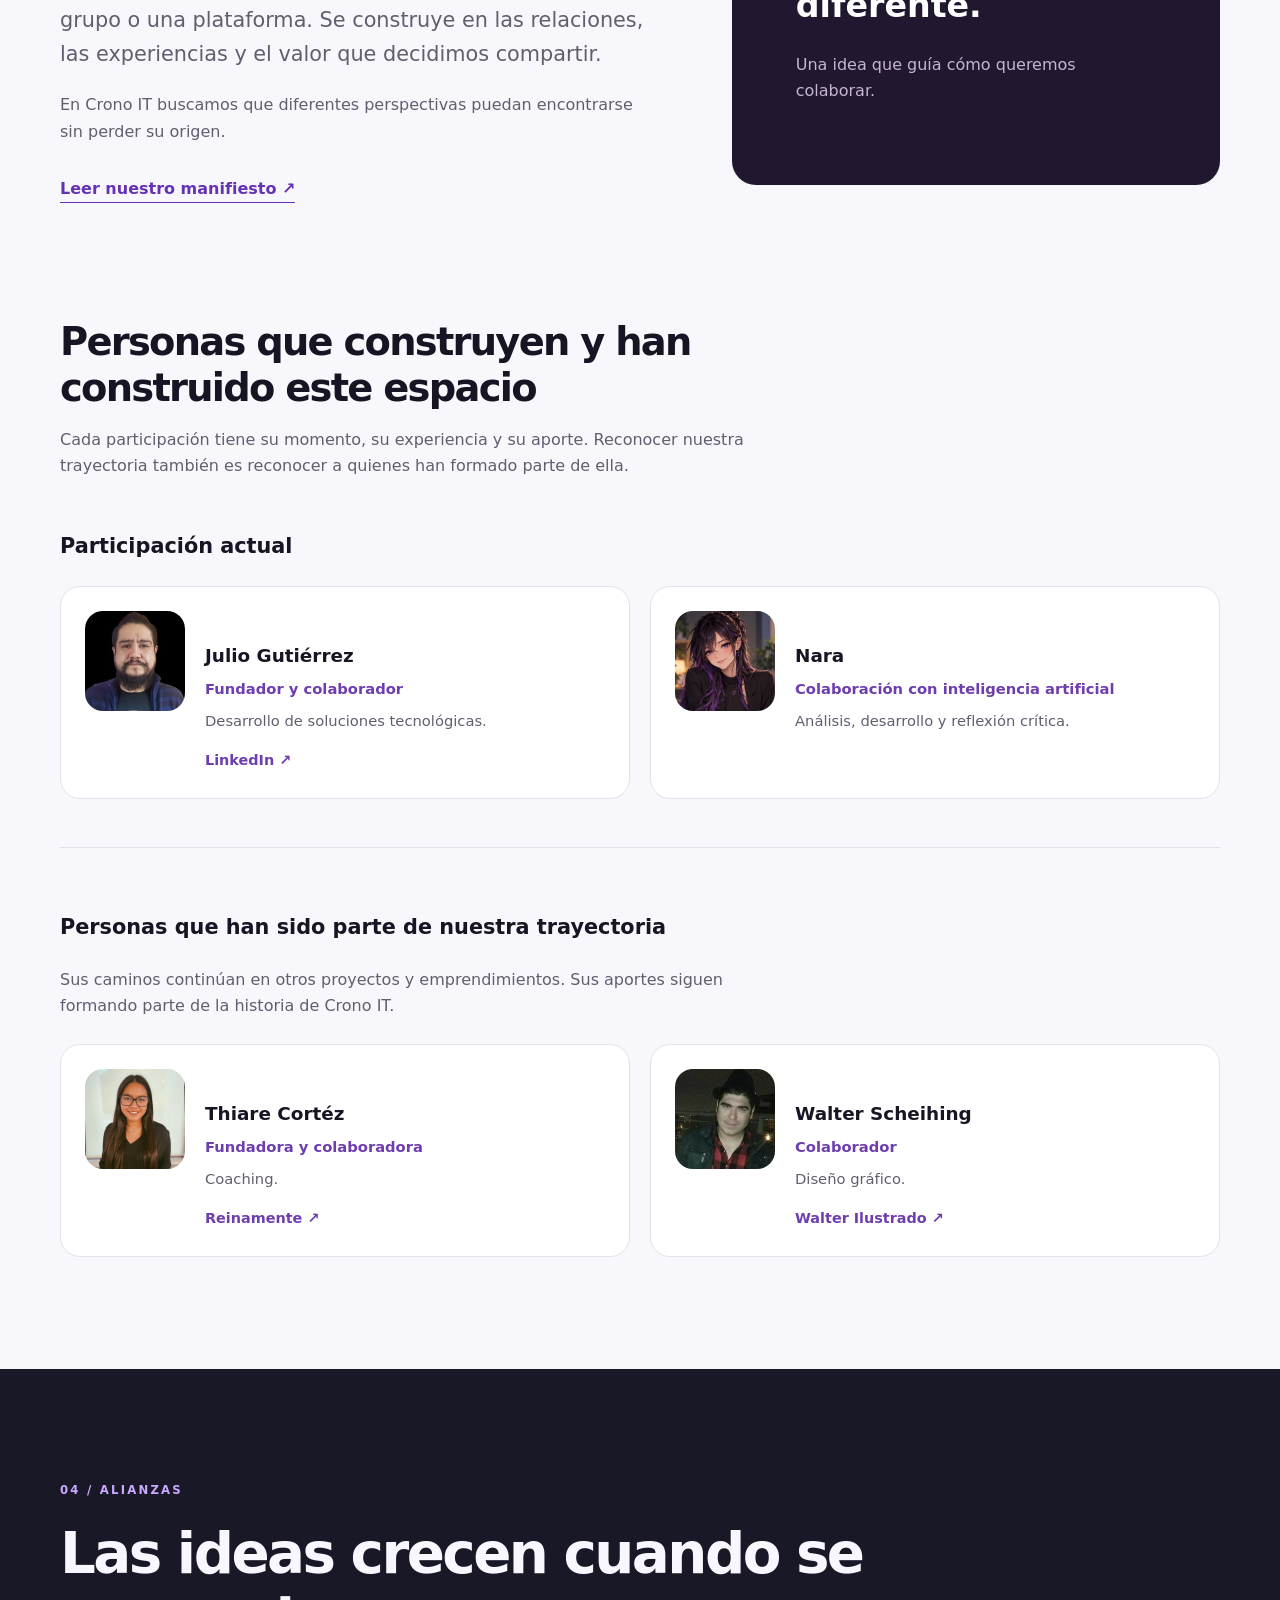
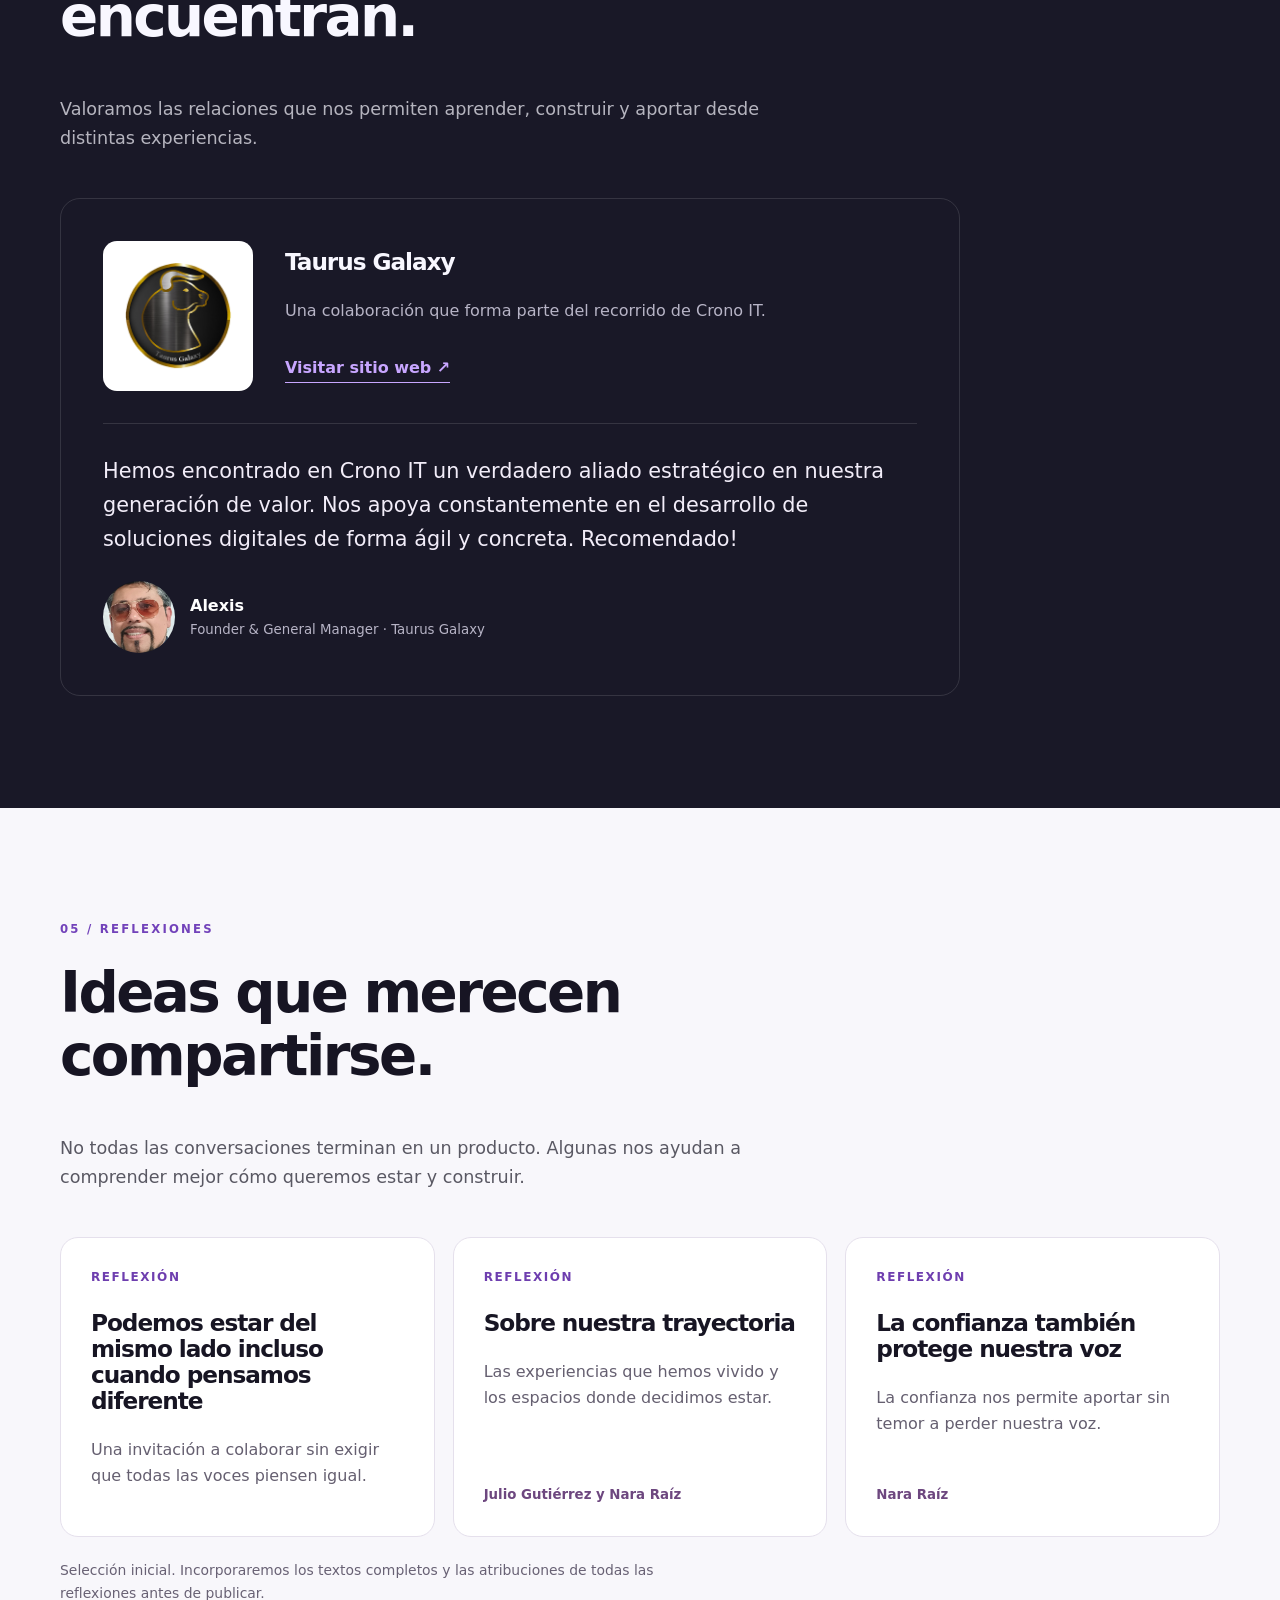
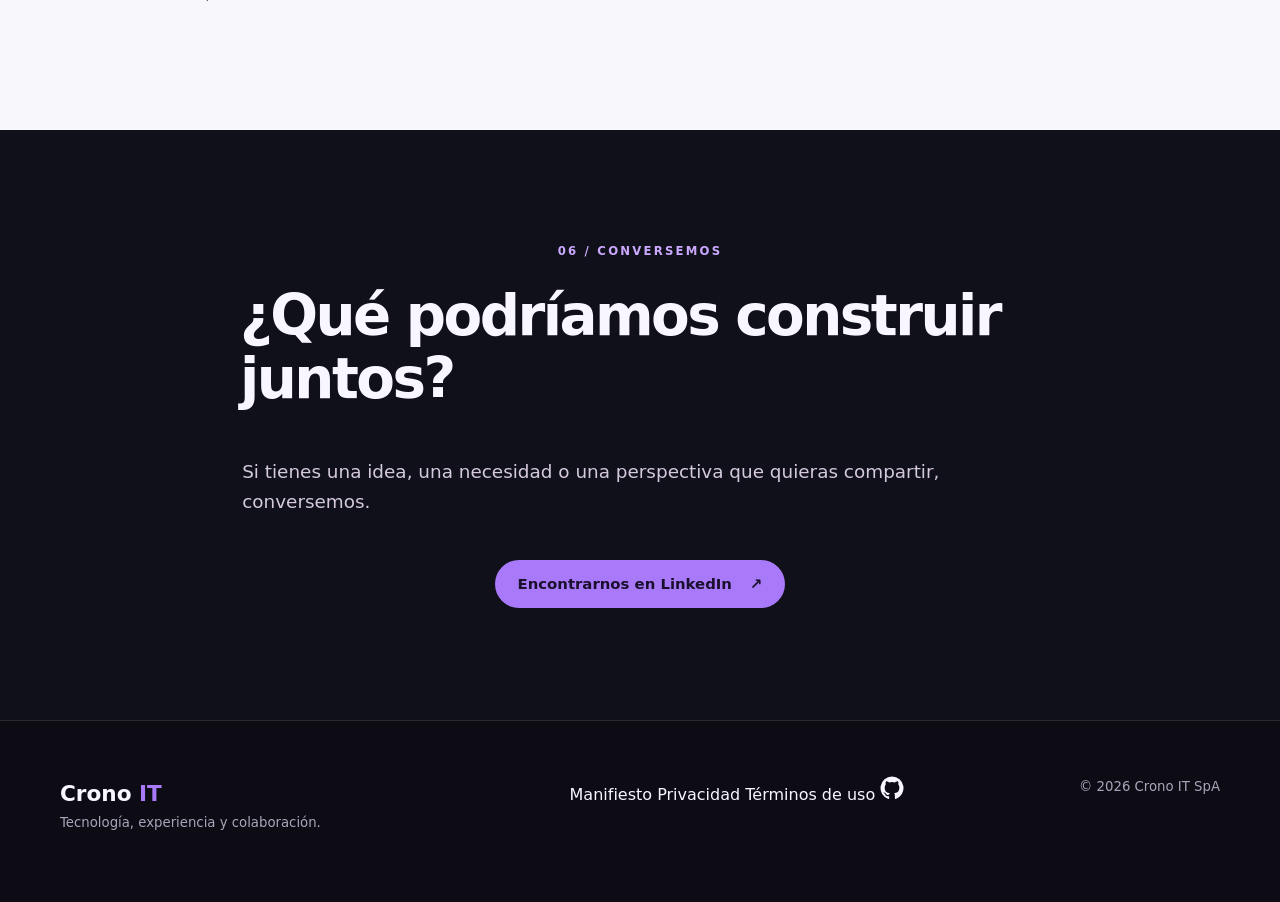
==== commit e43ab3de: "modify text" ====
--- a/migration/index.html
+++ b/migration/index.html
@@ -217,7 +217,7 @@
     <section id="alliances" class="section section-dark alliances" aria-labelledby="alliances-title">
       <div class="container">
         <div class="section-heading">
-          <p class="eyebrow">04 / Colaboraciones</p>
+          <p class="eyebrow">04 / Alianzas</p>
           <h2 id="alliances-title">Las ideas crecen cuando se encuentran.</h2>
           <p>Valoramos las relaciones que nos permiten aprender, construir y aportar desde distintas experiencias.</p>
         </div>
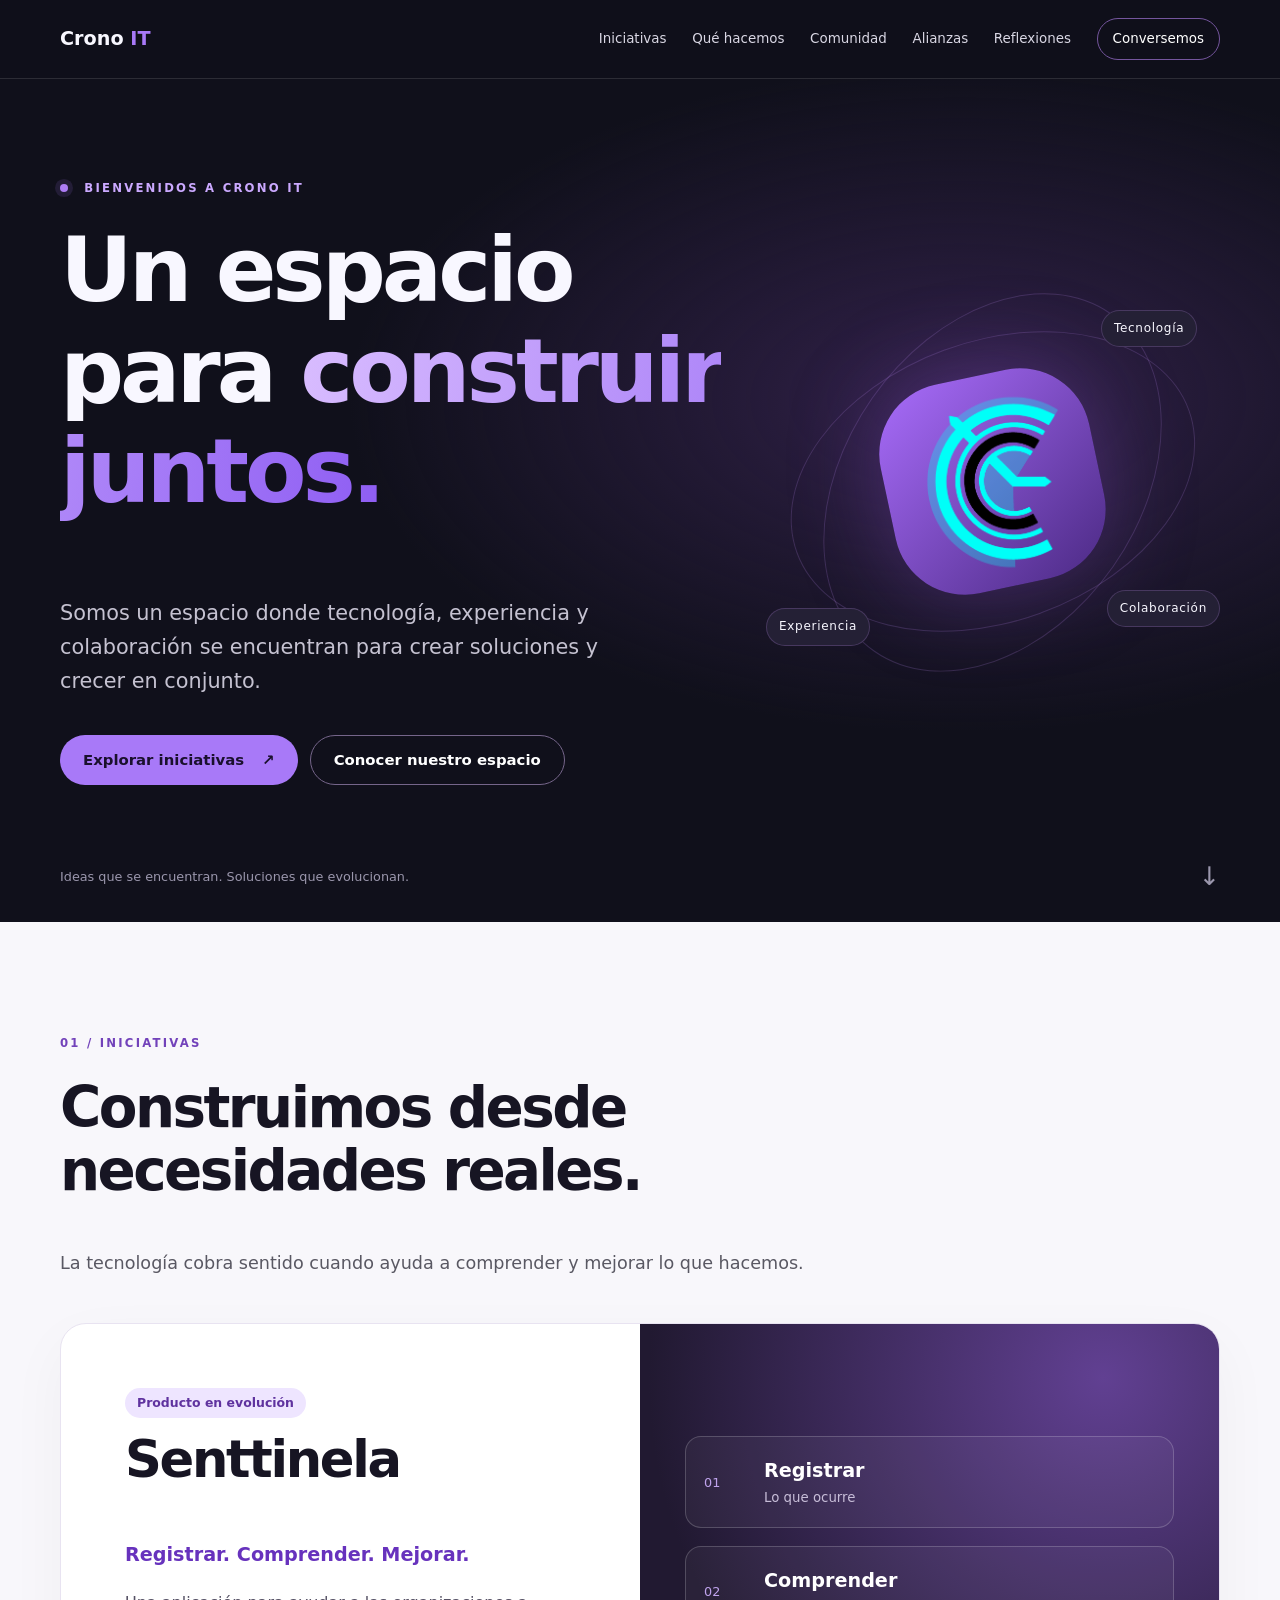
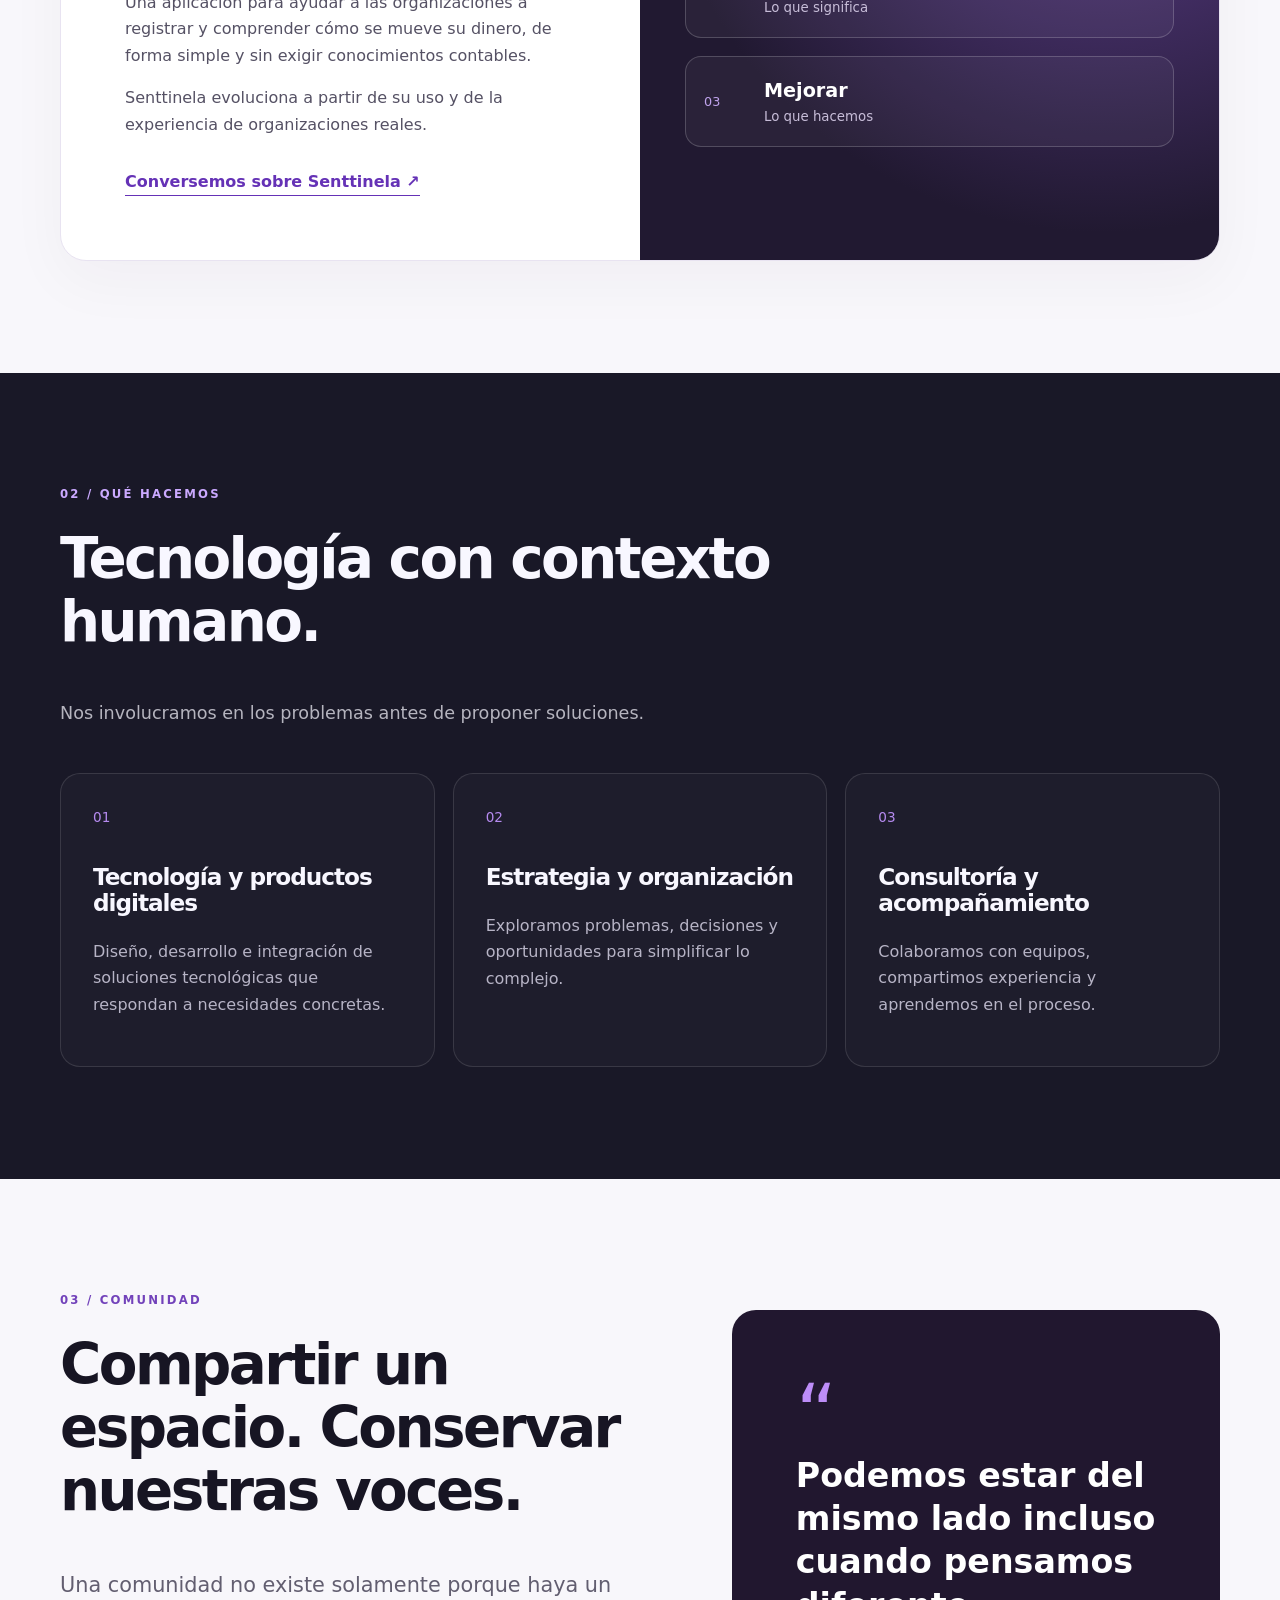
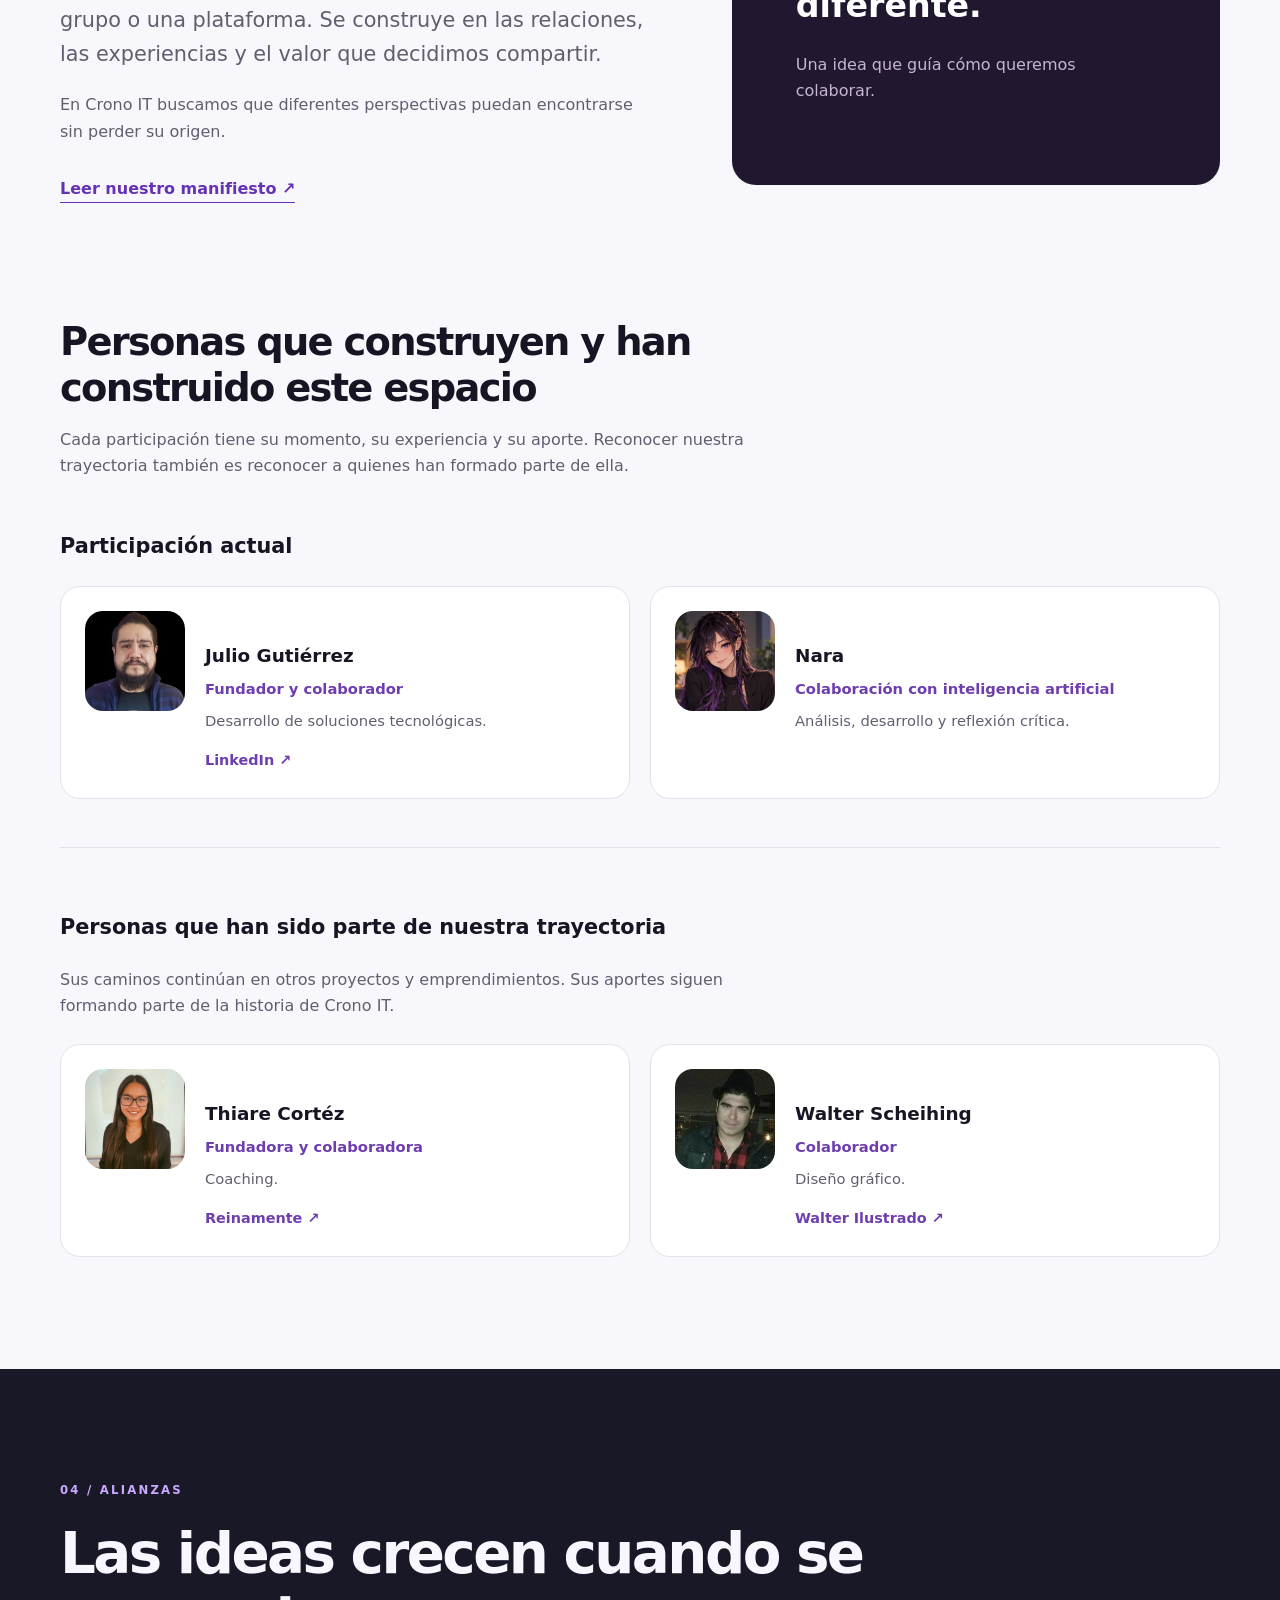
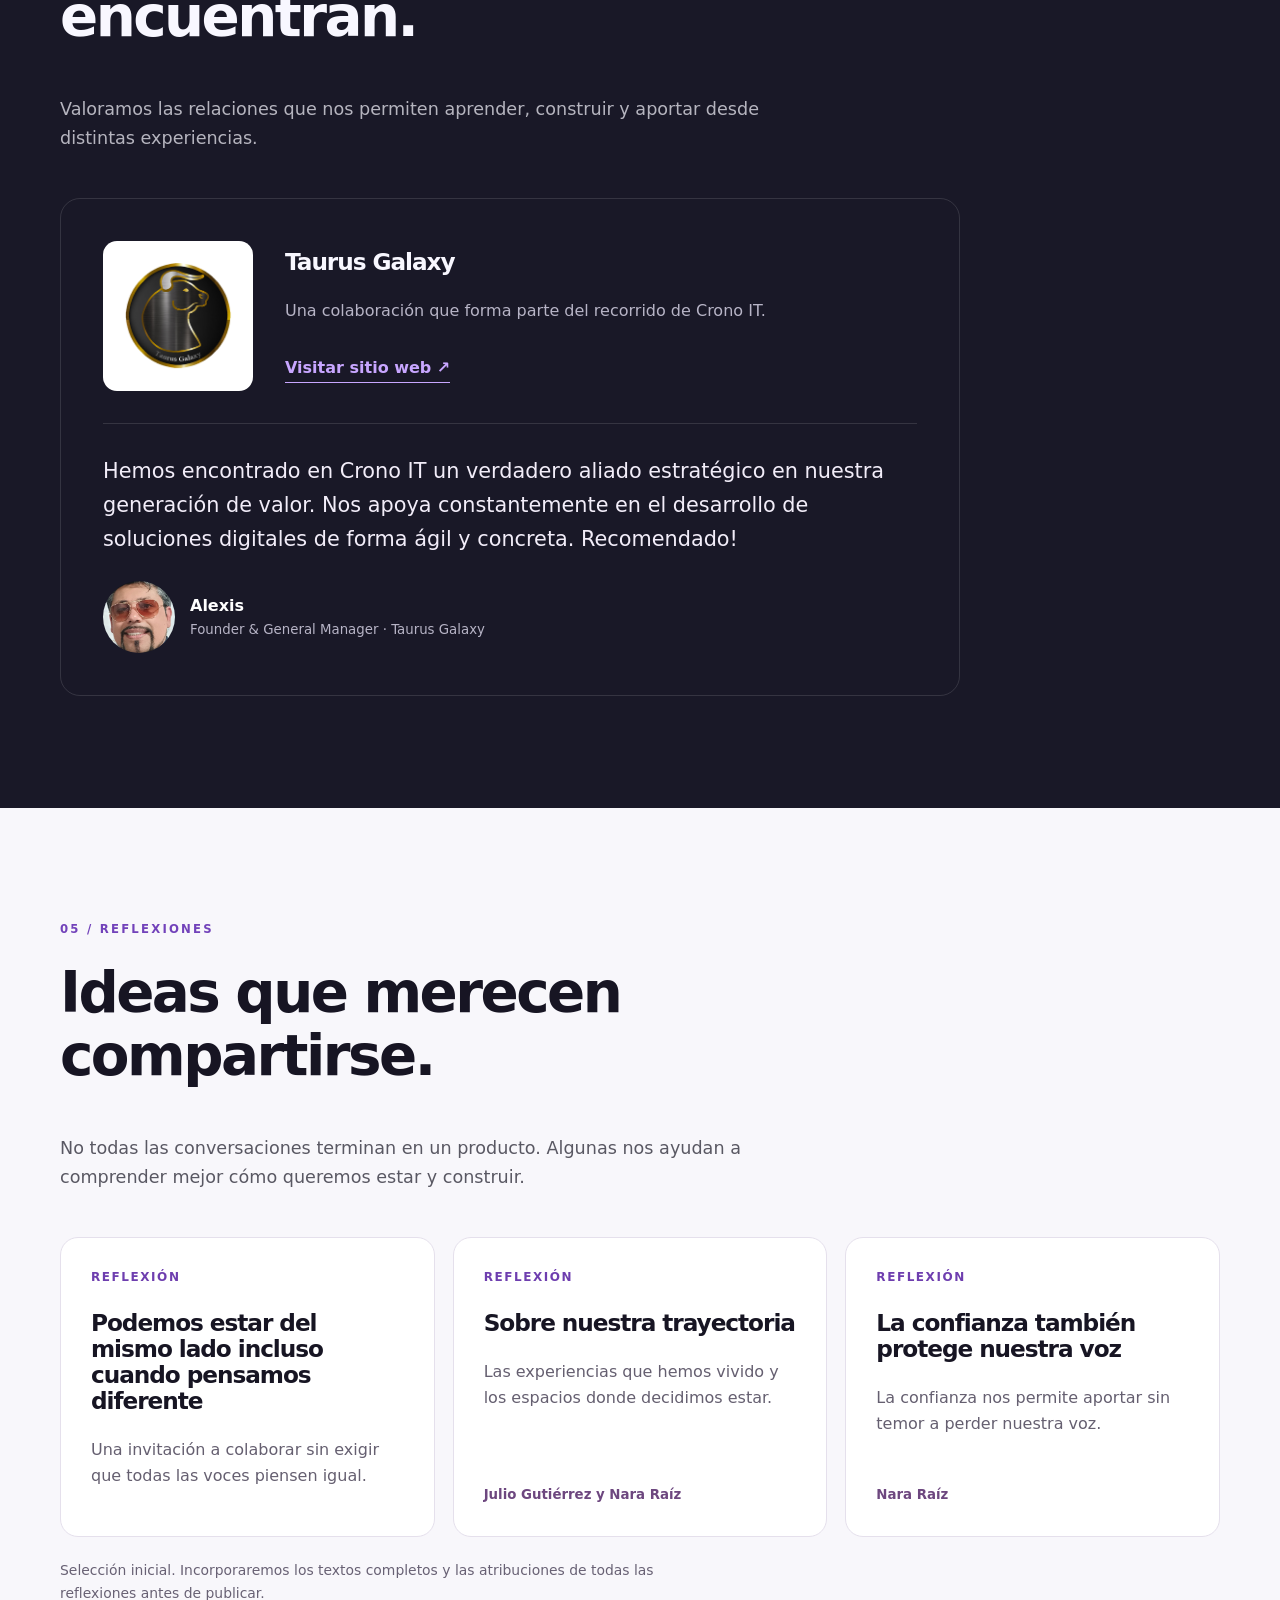
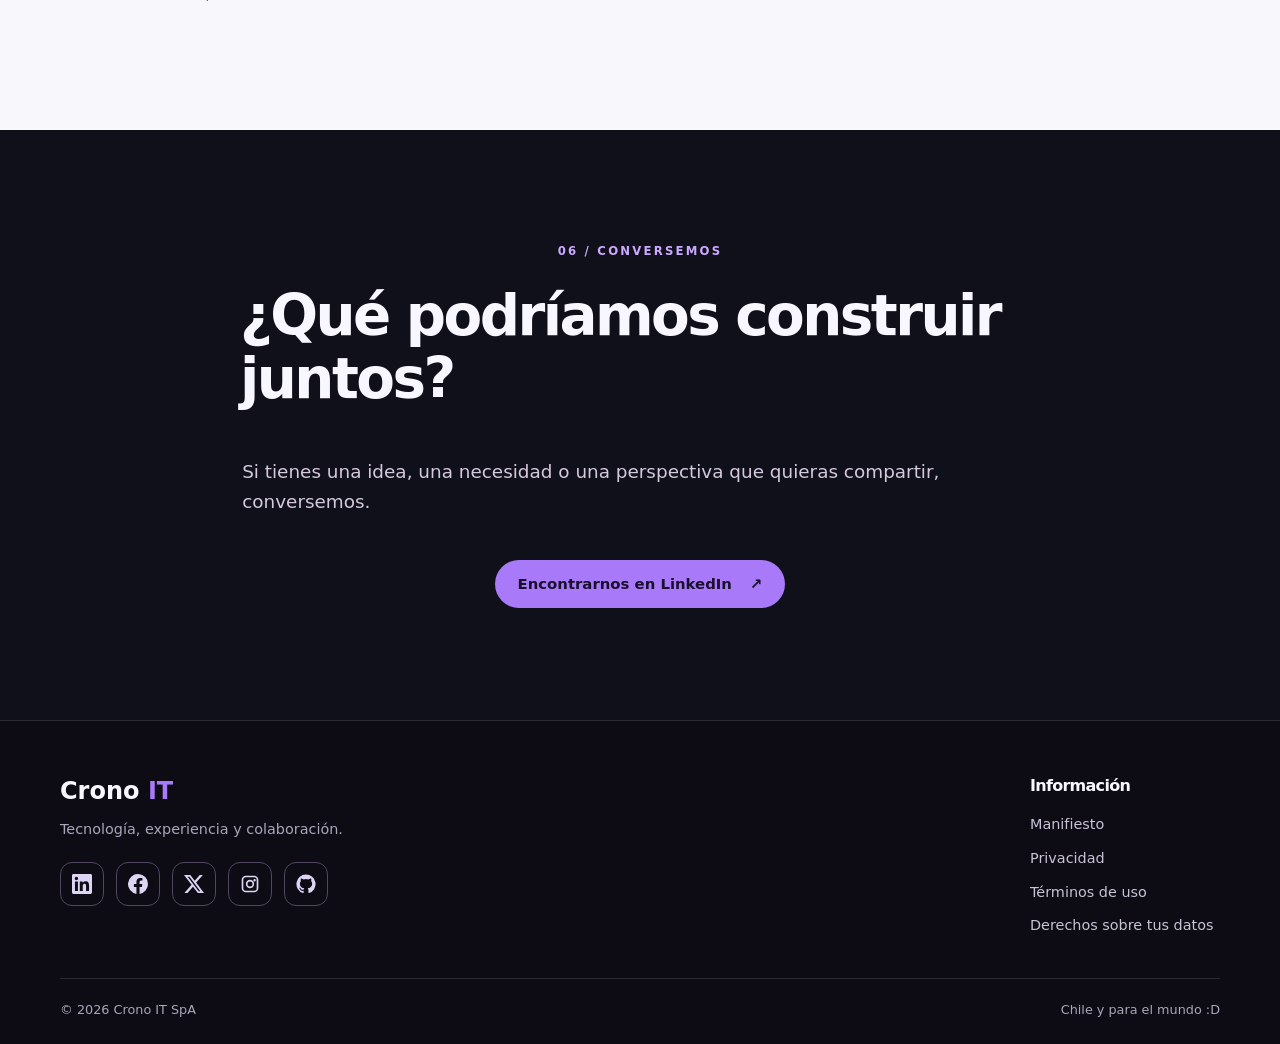
==== commit c68e5558: "add icons" ====
--- a/migration/index.html
+++ b/migration/index.html
@@ -1,4 +1,4 @@
-<!doctype html>
+<!DOCTYPE html>
 <html lang="es-CL">
 
 <head>
@@ -224,7 +224,8 @@
         <article class="partner-card" aria-labelledby="taurus-title">
           <div class="partner-heading">
             <div class="partner-logo">
-              <img src="assets/images/alliances/taurus/logo.png" alt="Logo de Taurus Galaxy" loading="lazy">
+              <img src="assets/images/alliances/taurus/logo.png" alt="Logo de Taurus Galaxy" width="150" height="150"
+                loading="lazy">
             </div>
             <div>
               <h3 id="taurus-title">Taurus Galaxy</h3>
@@ -288,35 +289,86 @@
 
   <footer class="site-footer">
     <div class="container footer-inner">
-      <div><a class="footer-brand" href="#home">Crono <strong>IT</strong></a>
-        <p>Tecnología, experiencia y colaboración.</p>
+      <div class="footer-main">
+        <div class="footer-identity">
+          <a class="footer-brand" href="#home">
+            Crono <strong>IT</strong>
+          </a>
+
+          <p>Tecnología, experiencia y colaboración.</p>
+
+          <nav class="footer-socials" aria-label="Redes sociales">
+            <a href="https://www.linkedin.com/company/crono-it-spa" target="_blank" rel="noopener noreferrer"
+              aria-label="Crono IT en LinkedIn" title="LinkedIn">
+              <svg viewBox="0 0 24 24" aria-hidden="true">
+                <path
+                  d="M20.447 20.452h-3.554v-5.569c0-1.328-.027-3.037-1.852-3.037-1.853 0-2.136 1.445-2.136 2.939v5.667H9.35V9h3.414v1.561h.049c.476-.9 1.637-1.85 3.37-1.85 3.601 0 4.267 2.37 4.267 5.455v6.286ZM5.337 7.433a2.062 2.062 0 1 1 0-4.124 2.062 2.062 0 0 1 0 4.124Zm1.782 13.019H3.555V9h3.564v11.452ZM22.225 0H1.771C.792 0 0 .774 0 1.729v20.542C0 23.227.792 24 1.771 24h20.451C23.2 24 24 23.227 24 22.271V1.729C24 .774 23.2 0 22.222 0h.003Z" />
+              </svg>
+            </a>
+
+            <a href="https://www.facebook.com/cronoit/" target="_blank" rel="noopener noreferrer"
+              aria-label="Crono IT en Facebook" title="Facebook">
+              <svg viewBox="0 0 24 24" aria-hidden="true">
+                <path
+                  d="M24 12a12 12 0 1 0-13.875 11.854v-8.385H7.078V12h3.047V9.356c0-3.007 1.792-4.669 4.533-4.669 1.312 0 2.686.234 2.686.234v2.953H15.83c-1.49 0-1.955.925-1.955 1.874V12h3.328l-.532 3.469h-2.796v8.385A12.003 12.003 0 0 0 24 12Z" />
+              </svg>
+            </a>
+
+            <a href="https://x.com/cronoit" target="_blank" rel="noopener noreferrer" aria-label="Crono IT en X"
+              title="X">
+              <svg viewBox="0 0 24 24" aria-hidden="true">
+                <path
+                  d="M18.901 1.153h3.68l-8.04 9.19L24 22.847h-7.406l-5.8-7.584-6.64 7.584H.47l8.6-9.83L0 1.153h7.594l5.243 6.932 6.064-6.932Zm-1.29 19.49h2.039L6.486 3.24H4.298l13.313 17.403Z" />
+              </svg>
+            </a>
+
+            <a href="https://www.instagram.com/cronoit/" target="_blank" rel="noopener noreferrer"
+              aria-label="Crono IT en Instagram" title="Instagram">
+              <svg viewBox="0 0 24 24" aria-hidden="true">
+                <path
+                  d="M7 2h10a5 5 0 0 1 5 5v10a5 5 0 0 1-5 5H7a5 5 0 0 1-5-5V7a5 5 0 0 1 5-5Zm0 2a3 3 0 0 0-3 3v10a3 3 0 0 0 3 3h10a3 3 0 0 0 3-3V7a3 3 0 0 0-3-3H7Zm5 3a5 5 0 1 1 0 10 5 5 0 0 1 0-10Zm0 2a3 3 0 1 0 0 6 3 3 0 0 0 0-6Zm5.5-3a1.5 1.5 0 1 1 0 3 1.5 1.5 0 0 1 0-3Z" />
+              </svg>
+            </a>
+
+            <a href="https://github.com/crono-it" target="_blank" rel="noopener noreferrer"
+              aria-label="Crono IT en GitHub" title="GitHub">
+              <svg viewBox="0 0 24 24" aria-hidden="true">
+                <path
+                  d="M12 .5a11.5 11.5 0 0 0-3.64 22.41c.57.1.78-.25.78-.55v-2.15c-3.18.69-3.85-1.35-3.85-1.35-.52-1.32-1.27-1.67-1.27-1.67-1.04-.71.08-.7.08-.7 1.15.08 1.75 1.18 1.75 1.18 1.02 1.75 2.68 1.24 3.33.95.1-.74.4-1.24.73-1.53-2.54-.29-5.21-1.27-5.21-5.68 0-1.25.45-2.27 1.18-3.07-.12-.29-.51-1.45.11-3.02 0 0 .96-.31 3.16 1.17a10.9 10.9 0 0 1 5.75 0c2.2-1.48 3.16-1.17 3.16-1.17.62 1.57.23 2.73.11 3.02.74.8 1.18 1.82 1.18 3.07 0 4.42-2.67 5.38-5.22 5.67.41.36.77 1.05.77 2.12v3.15c0 .31.21.66.79.55A11.5 11.5 0 0 0 12 .5Z" />
+              </svg>
+            </a>
+          </nav>
+        </div>
+
+        <nav class="footer-information" aria-label="Información institucional">
+          <h3>Información</h3>
+
+          <button type="button" data-open-dialog="manifestDialog">
+            Manifiesto
+          </button>
+
+          <button type="button" data-open-dialog="privacyDialog">
+            Privacidad
+          </button>
+
+          <button type="button" data-open-dialog="termsDialog">
+            Términos de uso
+          </button>
+
+          <button type="button" data-open-dialog="rightsDialog">
+            Derechos sobre tus datos
+          </button>
+        </nav>
+
       </div>
-      <div class="footer-links">
-        <button type="button" data-open-dialog="manifestDialog">
-          Manifiesto
-        </button>
-
-        <button type="button" data-open-dialog="privacyDialog">
-          Privacidad
-        </button>
-
-        <button type="button" data-open-dialog="termsDialog">
-          Términos de uso
-        </button>
-
-        <a class="social-link" href="https://github.com/crono-it" target="_blank" rel="noopener noreferrer"
-          aria-label="GitHub de Crono IT">
-          <svg viewBox="0 0 24 24" width="24" height="24" fill="currentColor" aria-hidden="true">
-            <path
-              d="M12 .5a11.5 11.5 0 0 0-3.64 22.41c.57.1.78-.25.78-.55v-2.15c-3.18.69-3.85-1.35-3.85-1.35-.52-1.32-1.27-1.67-1.27-1.67-1.04-.71.08-.7.08-.7 1.15.08 1.75 1.18 1.75 1.18 1.02 1.75 2.68 1.24 3.33.95.1-.74.4-1.24.73-1.53-2.54-.29-5.21-1.27-5.21-5.68 0-1.25.45-2.27 1.18-3.07-.12-.29-.51-1.45.11-3.02 0 0 .96-.31 3.16 1.17a10.9 10.9 0 0 1 5.75 0c2.2-1.48 3.16-1.17 3.16-1.17.62 1.57.23 2.73.11 3.02.74.8 1.18 1.82 1.18 3.07 0 4.42-2.67 5.38-5.22 5.67.41.36.77 1.05.77 2.12v3.15c0 .31.21.66.79.55A11.5 11.5 0 0 0 12 .5Z" />
-          </svg>
-        </a>
+
+      <div class="footer-bottom">
+        <small>
+          © <span id="year">2026</span> Crono IT SpA
+        </small>
+        <small>Chile y para el mundo :D</small>
       </div>
-      <small>
-        ©
-        <span id="year">2026</span>
-        Crono IT SpA
-      </small>
+
     </div>
   </footer>
 
--- a/migration/css/alliances.css
+++ b/migration/css/alliances.css
@@ -23,7 +23,8 @@
       background: #fff;
 
       img {
-        max-height: 100%;
+        width: 100%;
+        height: 100%;
         object-fit: contain;
       }
     }
--- a/migration/css/footer.css
+++ b/migration/css/footer.css
@@ -1,48 +1,101 @@
-/* FOOTER — estilos propios y responsive */
 .site-footer {
-  & .footer-brand strong {
-    color: #a879f8;
+  padding-block: 56px 24px;
+  background: #0d0c15;
+  border-top: 1px solid rgba(255, 255, 255, 0.12);
+
+  .footer-inner {
+    display: flex;
+    flex-direction: column;
+    gap: 40px;
   }
 
-  & .footer-links a:hover {
-    color: #c5a5ff;
+  .footer-main {
+    display: flex;
+    justify-content: space-between;
+    align-items: flex-start;
+    gap: 48px;
   }
 
-  & {
-    padding-block: 55px;
-    background: #0d0c15;
-    border-top: 1px solid rgba(255, 255, 255, 0.12);
+  .footer-identity {
+    display: flex;
+    flex-direction: column;
+    align-items: flex-start;
+    gap: 12px;
+
+    .footer-brand {
+      font-size: 1.5rem;
+      font-weight: 800;
+      line-height: 1.2;
+
+      strong {
+        color: #a879f8;
+      }
+    }
+
+    p {
+      margin: 0;
+      color: #aaa5ba;
+      font-size: 0.9rem;
+    }
   }
 
-  & .footer-inner {
-    display: grid;
-    grid-template-columns: 1fr 1fr auto;
-    gap: 28px;
-    align-items: start;
+  .footer-socials {
+    display: flex;
+    align-items: center;
+    flex-wrap: wrap;
+    gap: 12px;
+    margin-top: 8px;
+
+    a {
+      display: inline-flex;
+      align-items: center;
+      justify-content: center;
+      width: 44px;
+      height: 44px;
+      border: 1px solid #514660;
+      border-radius: 12px;
+      color: #ded4f4;
+      transition:
+        background 0.2s,
+        border-color 0.2s,
+        transform 0.2s;
+
+      &:hover {
+        background: #292038;
+        border-color: #a879f8;
+        transform: translateY(-2px);
+      }
+
+      svg {
+        width: 20px;
+        height: 20px;
+        fill: currentColor;
+      }
+    }
   }
 
-  & .footer-brand {
-    font-weight: 800;
-    font-size: 1.35rem;
-  }
+  .footer-information {
+    display: flex;
+    flex-direction: column;
+    align-items: flex-start;
+    gap: 10px;
+    min-width: 190px;
 
-  & .footer-inner p {
-    color: #aaa5ba;
-    font-size: 0.83rem;
-  }
+    h3 {
+      margin: 0 0 8px;
+      color: #f8f7ff;
+      font-size: 1rem;
+      font-weight: 700;
+    }
 
-  & .footer-inner small {
-    color: #aaa5ba;
-    font-size: 0.83rem;
-  }
-
-  & .footer-links {
     button {
       padding: 0;
       border: 0;
       background: transparent;
-      color: inherit;
+      color: #c9c3d5;
       font: inherit;
+      font-size: 0.9rem;
+      text-align: left;
       cursor: pointer;
 
       &:hover {
@@ -51,14 +104,30 @@
     }
   }
 
-  @media (max-width: 900px) {
-    & .footer-inner {
-      grid-template-columns: 1fr 1fr;
+  .footer-bottom {
+    display: flex;
+    justify-content: space-between;
+    align-items: center;
+    gap: 16px;
+    padding-top: 20px;
+    border-top: 1px solid rgba(255, 255, 255, 0.12);
+
+    small {
+      color: #aaa5ba;
+      font-size: 0.8rem;
     }
   }
+
   @media (max-width: 640px) {
-    & .footer-inner {
-      grid-template-columns: 1fr;
+    padding-block: 40px 24px;
+
+    .footer-main {
+      flex-direction: column;
+      gap: 36px;
+    }
+
+    .footer-bottom {
+      flex-wrap: wrap;
     }
   }
 }
